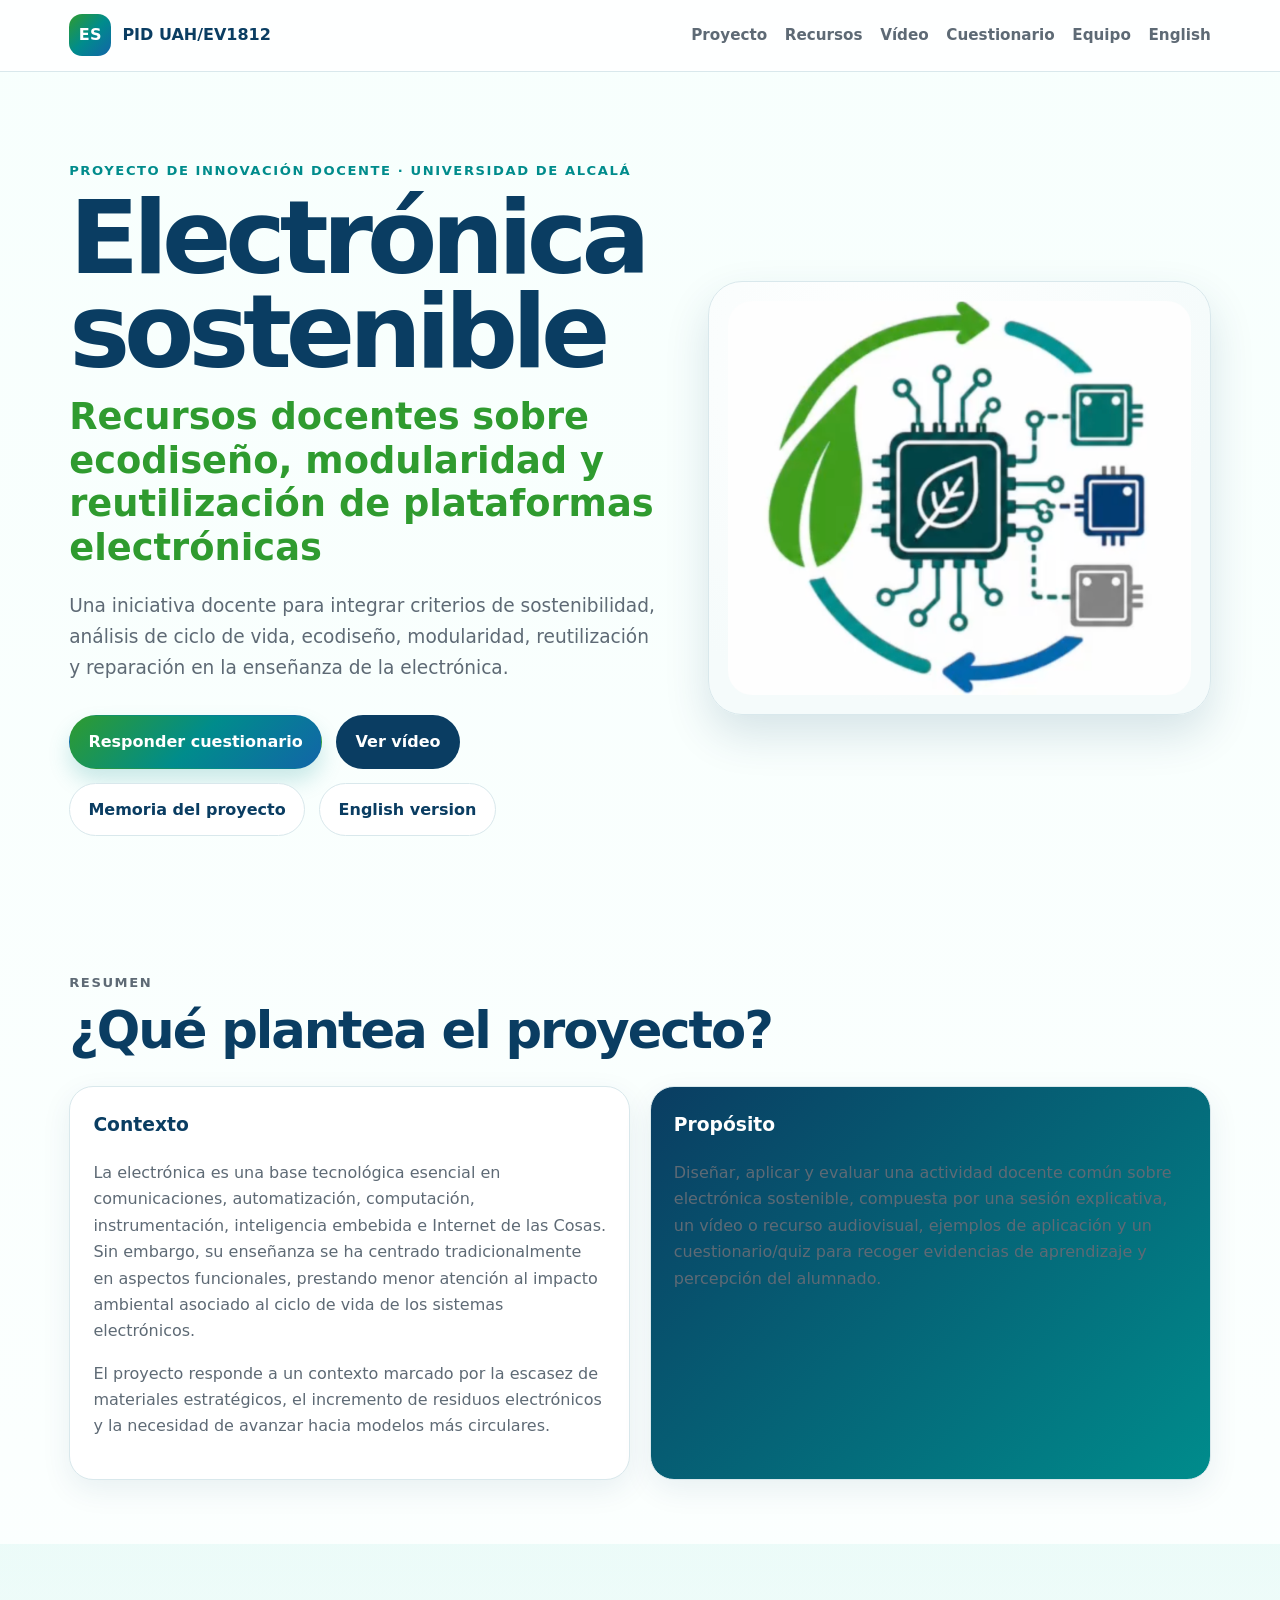
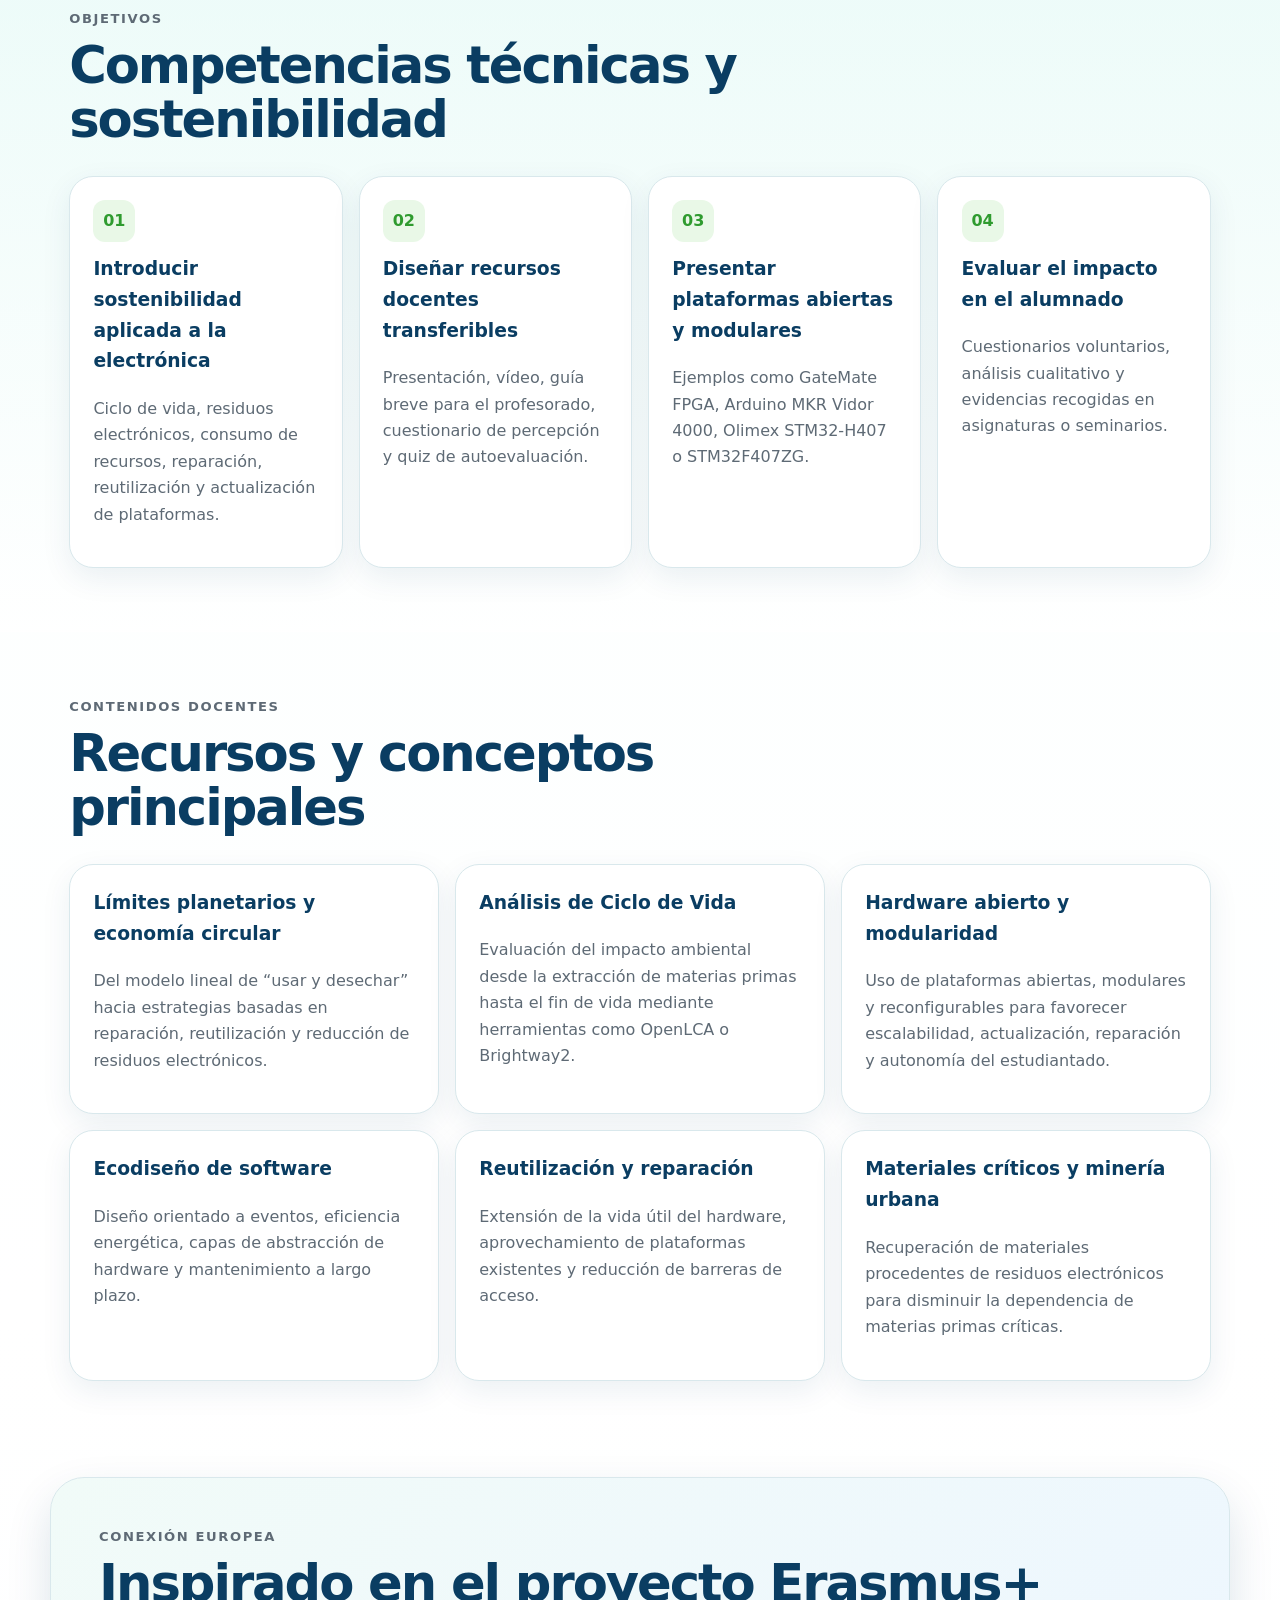
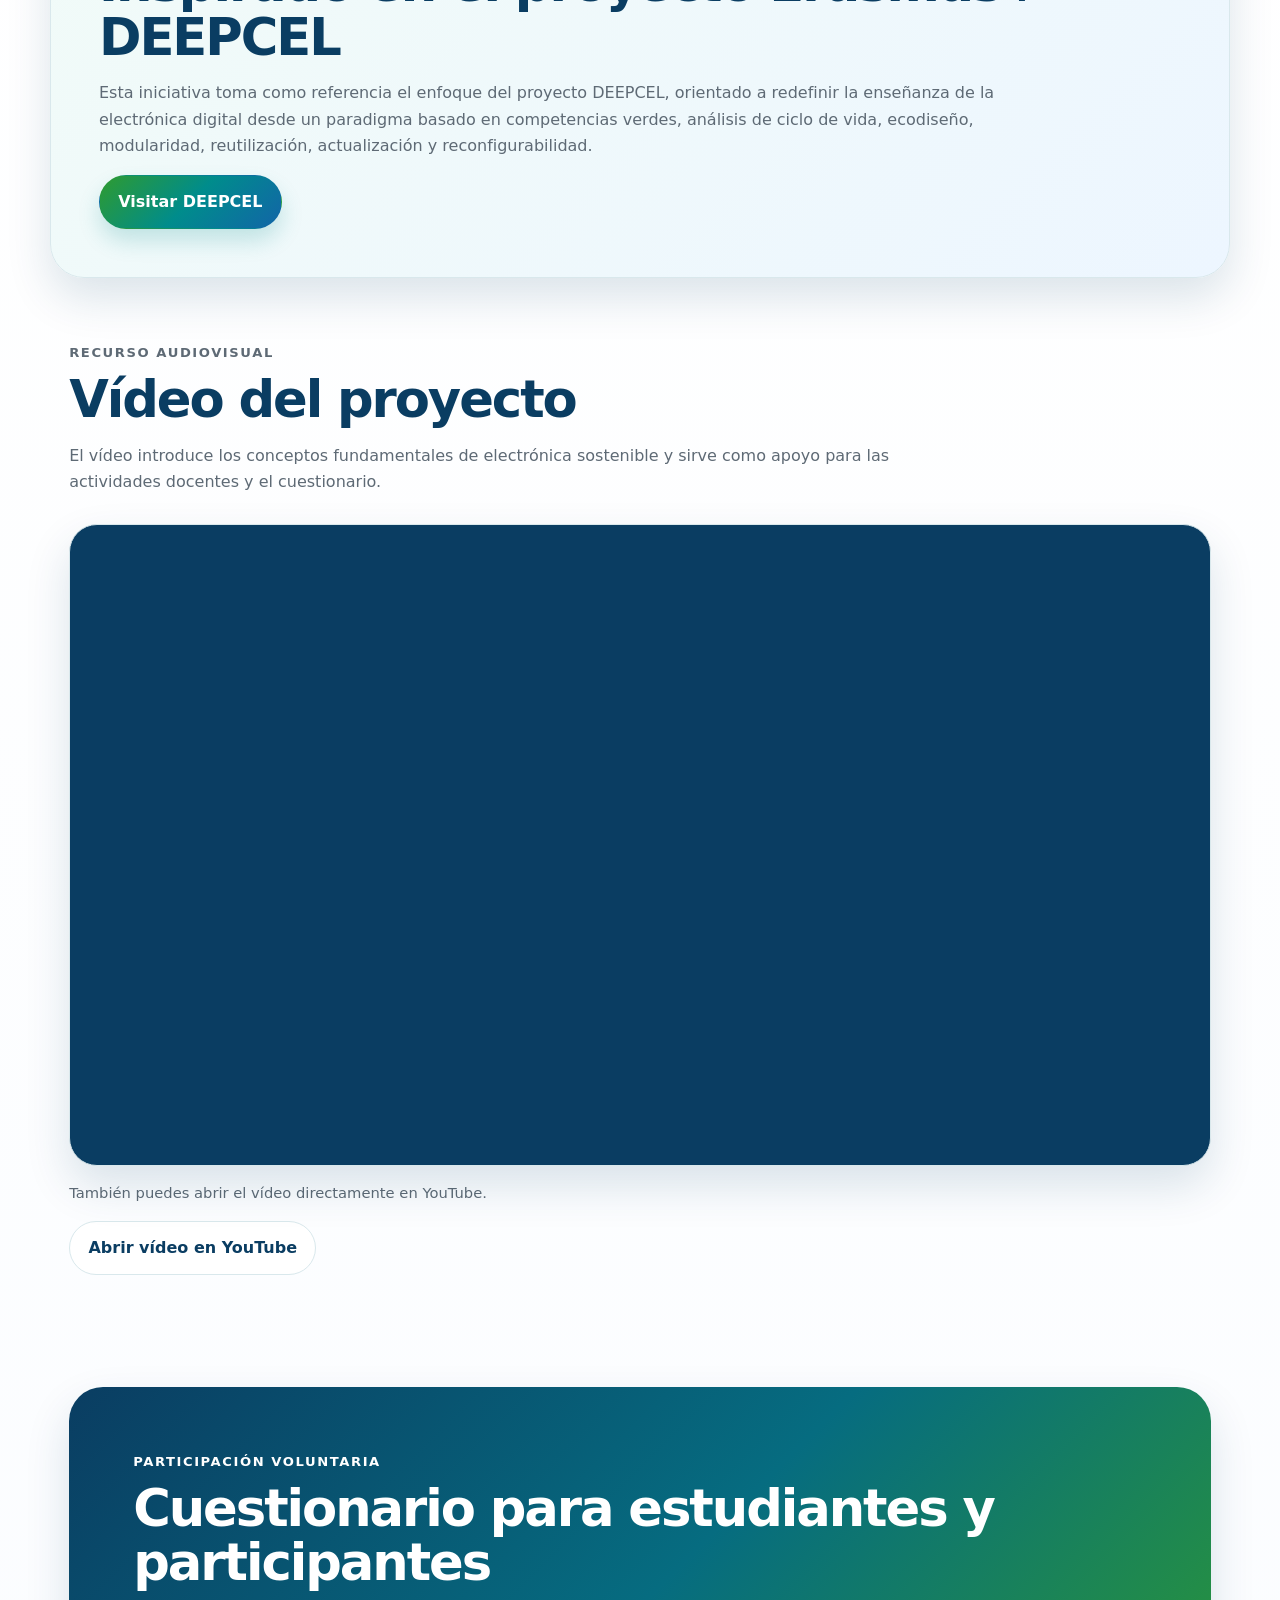
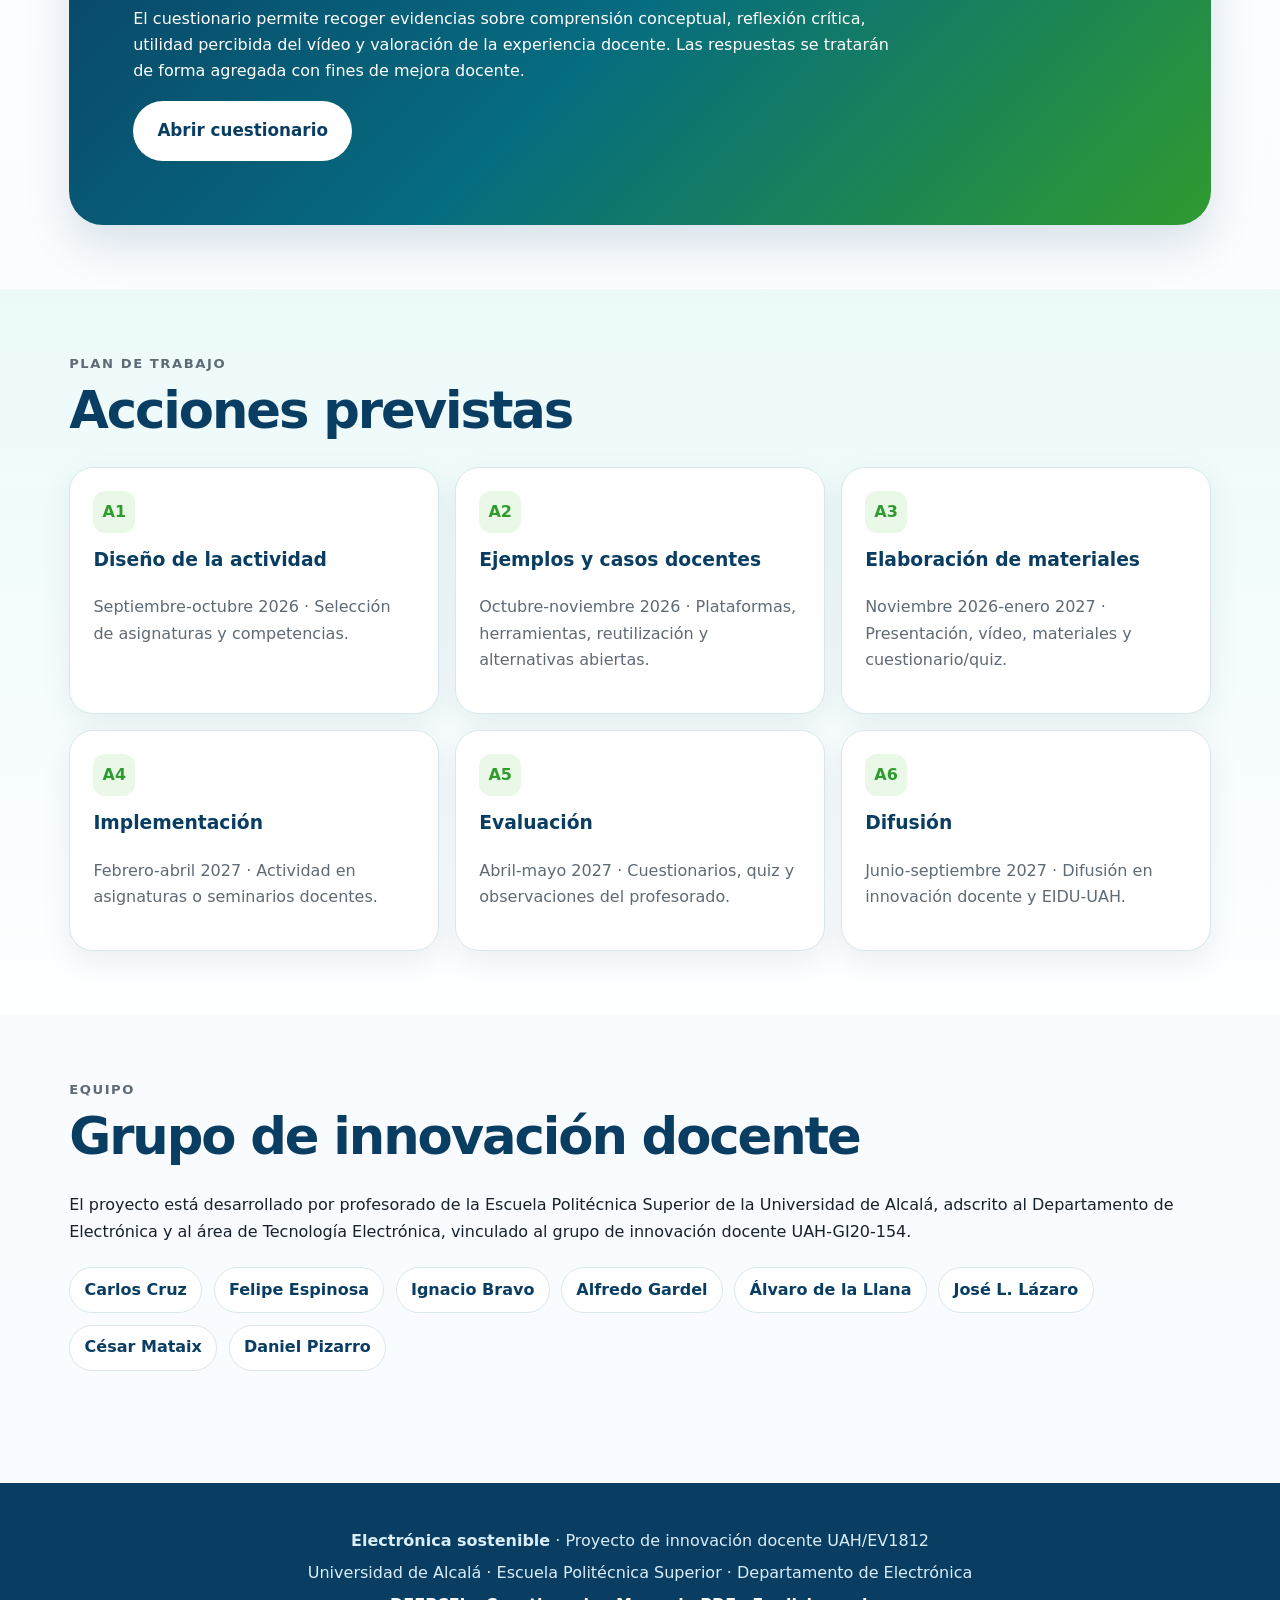
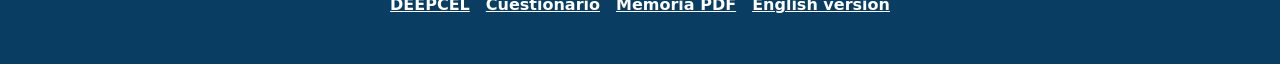
==== index.html @ 86ce886e "v1" ====
<!DOCTYPE html>
<html lang="es">
<head>
  <meta charset="utf-8" />
  <meta name="viewport" content="width=device-width, initial-scale=1" />
  <meta name="description" content="Proyecto de innovación docente UAH/EV1812: Electrónica sostenible, recursos docentes sobre ecodiseño, modularidad y reutilización de plataformas electrónicas." />
  <meta name="author" content="Universidad de Alcalá - Proyecto de Innovación Docente UAH/EV1812" />
  <meta property="og:title" content="Electrónica sostenible | PID UAH/EV1812" />
  <meta property="og:description" content="Recursos docentes sobre ecodiseño, modularidad y reutilización de plataformas electrónicas." />
  <meta property="og:type" content="website" />
  <meta property="og:image" content="assets/logo.png" />
  <title>Electrónica sostenible | PID UAH/EV1812</title>
  <link rel="alternate" hreflang="en" href="en.html" />
  <link rel="stylesheet" href="styles.css" />
</head>
<body>
  <header class="site-header">
    <nav class="nav" aria-label="Navegación principal">
      <a class="brand" href="#inicio" aria-label="Inicio">
        <span class="brand-mark">ES</span>
        <span>PID UAH/EV1812</span>
      </a>
      <button class="menu-toggle" aria-expanded="false" aria-controls="nav-links">Menú</button>
      <div class="nav-links" id="nav-links">
        <a href="#proyecto">Proyecto</a>
        <a href="#recursos">Recursos</a>
        <a href="#video">Vídeo</a>
        <a href="#cuestionario">Cuestionario</a>
        <a href="#equipo">Equipo</a>
        <a class="language-link" href="en.html" lang="en">English</a>
      </div>
    </nav>
  </header>

  <main id="inicio">
    <section class="hero">
      <div class="hero-content">
        <p class="eyebrow">Proyecto de Innovación Docente · Universidad de Alcalá</p>
        <h1>Electrónica sostenible</h1>
        <h2>Recursos docentes sobre ecodiseño, modularidad y reutilización de plataformas electrónicas</h2>
        <p class="lead">
          Una iniciativa docente para integrar criterios de sostenibilidad, análisis de ciclo de vida,
          ecodiseño, modularidad, reutilización y reparación en la enseñanza de la electrónica.
        </p>
        <div class="hero-actions" aria-label="Acciones principales">
          <a class="button primary" href="https://forms.cloud.microsoft/Pages/ResponsePage.aspx?id=UsXSzh99MUeqOi8OyWKeJmUz8OkWQOFGtOzalf_WhLFUMTdSUzQ0OTdFRDVIVExIVVpZMkoxTU9JRi4u" target="_blank" rel="noopener">Responder cuestionario</a>
          <a class="button secondary" href="#video">Ver vídeo</a>
          <a class="button ghost" href="assets/memoria-PID-UAH-EV1812.pdf" target="_blank" rel="noopener">Memoria del proyecto</a>
          <a class="button ghost" href="en.html" lang="en">English version</a>
        </div>
      </div>
      <div class="hero-card" aria-label="Logo del proyecto">
        <img src="assets/logo.png" alt="Logo del proyecto Electrónica sostenible" />
      </div>
    </section>

    <section id="proyecto" class="section">
      <div class="section-heading">
        <p class="eyebrow">Resumen</p>
        <h2>¿Qué plantea el proyecto?</h2>
      </div>
      <div class="grid two-columns">
        <article class="card">
          <h3>Contexto</h3>
          <p>
            La electrónica es una base tecnológica esencial en comunicaciones, automatización,
            computación, instrumentación, inteligencia embebida e Internet de las Cosas. Sin embargo,
            su enseñanza se ha centrado tradicionalmente en aspectos funcionales, prestando menor
            atención al impacto ambiental asociado al ciclo de vida de los sistemas electrónicos.
          </p>
          <p>
            El proyecto responde a un contexto marcado por la escasez de materiales estratégicos,
            el incremento de residuos electrónicos y la necesidad de avanzar hacia modelos más circulares.
          </p>
        </article>
        <article class="card accent-card">
          <h3>Propósito</h3>
          <p>
            Diseñar, aplicar y evaluar una actividad docente común sobre electrónica sostenible,
            compuesta por una sesión explicativa, un vídeo o recurso audiovisual, ejemplos de aplicación
            y un cuestionario/quiz para recoger evidencias de aprendizaje y percepción del alumnado.
          </p>
        </article>
      </div>
    </section>

    <section class="section muted">
      <div class="section-heading">
        <p class="eyebrow">Objetivos</p>
        <h2>Competencias técnicas y sostenibilidad</h2>
      </div>
      <div class="objective-list">
        <article class="objective">
          <span>01</span>
          <h3>Introducir sostenibilidad aplicada a la electrónica</h3>
          <p>Ciclo de vida, residuos electrónicos, consumo de recursos, reparación, reutilización y actualización de plataformas.</p>
        </article>
        <article class="objective">
          <span>02</span>
          <h3>Diseñar recursos docentes transferibles</h3>
          <p>Presentación, vídeo, guía breve para el profesorado, cuestionario de percepción y quiz de autoevaluación.</p>
        </article>
        <article class="objective">
          <span>03</span>
          <h3>Presentar plataformas abiertas y modulares</h3>
          <p>Ejemplos como GateMate FPGA, Arduino MKR Vidor 4000, Olimex STM32-H407 o STM32F407ZG.</p>
        </article>
        <article class="objective">
          <span>04</span>
          <h3>Evaluar el impacto en el alumnado</h3>
          <p>Cuestionarios voluntarios, análisis cualitativo y evidencias recogidas en asignaturas o seminarios.</p>
        </article>
      </div>
    </section>

    <section id="recursos" class="section">
      <div class="section-heading">
        <p class="eyebrow">Contenidos docentes</p>
        <h2>Recursos y conceptos principales</h2>
      </div>
      <div class="topics-grid">
        <article class="topic">
          <h3>Límites planetarios y economía circular</h3>
          <p>Del modelo lineal de “usar y desechar” hacia estrategias basadas en reparación, reutilización y reducción de residuos electrónicos.</p>
        </article>
        <article class="topic">
          <h3>Análisis de Ciclo de Vida</h3>
          <p>Evaluación del impacto ambiental desde la extracción de materias primas hasta el fin de vida mediante herramientas como OpenLCA o Brightway2.</p>
        </article>
        <article class="topic">
          <h3>Hardware abierto y modularidad</h3>
          <p>Uso de plataformas abiertas, modulares y reconfigurables para favorecer escalabilidad, actualización, reparación y autonomía del estudiantado.</p>
        </article>
        <article class="topic">
          <h3>Ecodiseño de software</h3>
          <p>Diseño orientado a eventos, eficiencia energética, capas de abstracción de hardware y mantenimiento a largo plazo.</p>
        </article>
        <article class="topic">
          <h3>Reutilización y reparación</h3>
          <p>Extensión de la vida útil del hardware, aprovechamiento de plataformas existentes y reducción de barreras de acceso.</p>
        </article>
        <article class="topic">
          <h3>Materiales críticos y minería urbana</h3>
          <p>Recuperación de materiales procedentes de residuos electrónicos para disminuir la dependencia de materias primas críticas.</p>
        </article>
      </div>
    </section>

    <section class="section connection">
      <div>
        <p class="eyebrow">Conexión europea</p>
        <h2>Inspirado en el proyecto Erasmus+ DEEPCEL</h2>
        <p>
          Esta iniciativa toma como referencia el enfoque del proyecto DEEPCEL, orientado a redefinir
          la enseñanza de la electrónica digital desde un paradigma basado en competencias verdes,
          análisis de ciclo de vida, ecodiseño, modularidad, reutilización, actualización y reconfigurabilidad.
        </p>
        <a class="button primary" href="https://deepcel.univ-tours.fr/deepcel/" target="_blank" rel="noopener">Visitar DEEPCEL</a>
      </div>
    </section>

    <section id="video" class="section">
      <div class="section-heading">
        <p class="eyebrow">Recurso audiovisual</p>
        <h2>Vídeo del proyecto</h2>
        <p>El vídeo introduce los conceptos fundamentales de electrónica sostenible y sirve como apoyo para las actividades docentes y el cuestionario.</p>
      </div>
      <div class="video-wrapper">
        <iframe
          src="https://www.youtube.com/embed/miIaRYKboC8"
          title="Vídeo del proyecto Electrónica sostenible"
          loading="lazy"
          allow="accelerometer; autoplay; clipboard-write; encrypted-media; gyroscope; picture-in-picture; web-share"
          allowfullscreen>
        </iframe>
      </div>
      <p class="small-note">También puedes abrir el vídeo directamente en YouTube.</p>
      <p><a class="button ghost" href="https://youtu.be/miIaRYKboC8" target="_blank" rel="noopener">Abrir vídeo en YouTube</a></p>
    </section>

    <section id="cuestionario" class="section cta-section">
      <div class="cta-card">
        <p class="eyebrow">Participación voluntaria</p>
        <h2>Cuestionario para estudiantes y participantes</h2>
        <p>
          El cuestionario permite recoger evidencias sobre comprensión conceptual, reflexión crítica,
          utilidad percibida del vídeo y valoración de la experiencia docente. Las respuestas se tratarán
          de forma agregada con fines de mejora docente.
        </p>
        <a class="button primary large" href="https://forms.cloud.microsoft/Pages/ResponsePage.aspx?id=UsXSzh99MUeqOi8OyWKeJmUz8OkWQOFGtOzalf_WhLFUMTdSUzQ0OTdFRDVIVExIVVpZMkoxTU9JRi4u" target="_blank" rel="noopener">Abrir cuestionario</a>
      </div>
    </section>

    <section class="section muted">
      <div class="section-heading">
        <p class="eyebrow">Plan de trabajo</p>
        <h2>Acciones previstas</h2>
      </div>
      <div class="timeline">
        <article>
          <span>A1</span>
          <h3>Diseño de la actividad</h3>
          <p>Septiembre-octubre 2026 · Selección de asignaturas y competencias.</p>
        </article>
        <article>
          <span>A2</span>
          <h3>Ejemplos y casos docentes</h3>
          <p>Octubre-noviembre 2026 · Plataformas, herramientas, reutilización y alternativas abiertas.</p>
        </article>
        <article>
          <span>A3</span>
          <h3>Elaboración de materiales</h3>
          <p>Noviembre 2026-enero 2027 · Presentación, vídeo, materiales y cuestionario/quiz.</p>
        </article>
        <article>
          <span>A4</span>
          <h3>Implementación</h3>
          <p>Febrero-abril 2027 · Actividad en asignaturas o seminarios docentes.</p>
        </article>
        <article>
          <span>A5</span>
          <h3>Evaluación</h3>
          <p>Abril-mayo 2027 · Cuestionarios, quiz y observaciones del profesorado.</p>
        </article>
        <article>
          <span>A6</span>
          <h3>Difusión</h3>
          <p>Junio-septiembre 2027 · Difusión en innovación docente y EIDU-UAH.</p>
        </article>
      </div>
    </section>

    <section id="equipo" class="section">
      <div class="section-heading">
        <p class="eyebrow">Equipo</p>
        <h2>Grupo de innovación docente</h2>
      </div>
      <p>
        El proyecto está desarrollado por profesorado de la Escuela Politécnica Superior de la Universidad de Alcalá,
        adscrito al Departamento de Electrónica y al área de Tecnología Electrónica, vinculado al grupo de innovación docente UAH-GI20-154.
      </p>
      <div class="people-grid" aria-label="Miembros del equipo">
        <span>Carlos Cruz</span>
        <span>Felipe Espinosa</span>
        <span>Ignacio Bravo</span>
        <span>Alfredo Gardel</span>
        <span>Álvaro de la Llana</span>
        <span>José L. Lázaro</span>
        <span>César Mataix</span>
        <span>Daniel Pizarro</span>
      </div>
    </section>
  </main>

  <footer class="site-footer">
    <p><strong>Electrónica sostenible</strong> · Proyecto de innovación docente UAH/EV1812</p>
    <p>Universidad de Alcalá · Escuela Politécnica Superior · Departamento de Electrónica</p>
    <p class="footer-links">
      <a href="https://deepcel.univ-tours.fr/deepcel/" target="_blank" rel="noopener">DEEPCEL</a>
      <a href="https://forms.cloud.microsoft/Pages/ResponsePage.aspx?id=UsXSzh99MUeqOi8OyWKeJmUz8OkWQOFGtOzalf_WhLFUMTdSUzQ0OTdFRDVIVExIVVpZMkoxTU9JRi4u" target="_blank" rel="noopener">Cuestionario</a>
      <a href="assets/memoria-PID-UAH-EV1812.pdf" target="_blank" rel="noopener">Memoria PDF</a>
      <a href="en.html" lang="en">English version</a>
    </p>
  </footer>

  <script>
    const toggle = document.querySelector('.menu-toggle');
    const links = document.querySelector('#nav-links');
    if (toggle && links) {
      toggle.addEventListener('click', () => {
        const expanded = toggle.getAttribute('aria-expanded') === 'true';
        toggle.setAttribute('aria-expanded', String(!expanded));
        links.classList.toggle('open');
      });
    }
  </script>
</body>
</html>
---- styles.css ----
:root {
  --blue-900: #0a3d62;
  --blue-700: #1265a8;
  --teal-700: #008c8c;
  --teal-100: #dff8f4;
  --green-700: #2f9b2f;
  --green-100: #e9f8e7;
  --ink: #17212b;
  --muted: #5e6a75;
  --line: #d9e8ec;
  --surface: #ffffff;
  --soft: #f5fbfb;
  --shadow: 0 20px 45px rgba(10, 61, 98, 0.14);
  --radius: 24px;
}

* { box-sizing: border-box; }
html { scroll-behavior: smooth; }
body {
  margin: 0;
  font-family: Inter, ui-sans-serif, system-ui, -apple-system, BlinkMacSystemFont, "Segoe UI", sans-serif;
  color: var(--ink);
  background: linear-gradient(180deg, #f7fffd 0%, #ffffff 45%, #f8fbff 100%);
  line-height: 1.65;
}
a { color: inherit; }

.site-header {
  position: sticky;
  top: 0;
  z-index: 20;
  backdrop-filter: blur(14px);
  background: rgba(255, 255, 255, 0.86);
  border-bottom: 1px solid var(--line);
}

.nav {
  max-width: 1180px;
  margin: 0 auto;
  padding: 0.9rem 1.2rem;
  display: flex;
  align-items: center;
  justify-content: space-between;
  gap: 1rem;
}

.brand {
  display: inline-flex;
  align-items: center;
  gap: 0.7rem;
  text-decoration: none;
  font-weight: 750;
  color: var(--blue-900);
}
.brand-mark {
  width: 42px;
  height: 42px;
  display: grid;
  place-items: center;
  border-radius: 13px;
  background: linear-gradient(135deg, var(--green-700), var(--teal-700), var(--blue-700));
  color: #fff;
  font-weight: 800;
  letter-spacing: 0.02em;
}
.nav-links {
  display: flex;
  align-items: center;
  gap: 1.1rem;
  font-size: 0.95rem;
  color: var(--muted);
}
.nav-links a { text-decoration: none; font-weight: 650; }
.nav-links a:hover { color: var(--blue-900); }
.menu-toggle {
  display: none;
  border: 1px solid var(--line);
  background: #fff;
  border-radius: 999px;
  padding: 0.5rem 0.9rem;
  color: var(--blue-900);
  font-weight: 700;
}

.hero {
  max-width: 1180px;
  margin: 0 auto;
  padding: 5.5rem 1.2rem 4.5rem;
  display: grid;
  grid-template-columns: minmax(0, 1.08fr) minmax(320px, 0.92fr);
  gap: 3rem;
  align-items: center;
}
.hero-content h1 {
  margin: 0;
  font-size: clamp(3.2rem, 8vw, 6.8rem);
  line-height: 0.92;
  letter-spacing: -0.06em;
  color: var(--blue-900);
}
.hero-content h2 {
  margin: 1rem 0 0;
  font-size: clamp(1.35rem, 3vw, 2.3rem);
  line-height: 1.18;
  color: var(--green-700);
  max-width: 820px;
}
.lead {
  font-size: 1.16rem;
  color: var(--muted);
  max-width: 780px;
  margin: 1.4rem 0 0;
}
.eyebrow {
  margin: 0 0 0.6rem;
  font-size: 0.82rem;
  text-transform: uppercase;
  letter-spacing: 0.12em;
  color: var(--teal-700);
  font-weight: 800;
}
.hero-actions {
  display: flex;
  flex-wrap: wrap;
  gap: 0.9rem;
  margin-top: 2rem;
}
.button {
  display: inline-flex;
  align-items: center;
  justify-content: center;
  text-decoration: none;
  border-radius: 999px;
  padding: 0.78rem 1.14rem;
  font-weight: 750;
  transition: transform 0.2s ease, box-shadow 0.2s ease, background 0.2s ease;
  border: 1px solid transparent;
}
.button:hover { transform: translateY(-1px); }
.button.primary {
  color: #fff;
  background: linear-gradient(135deg, var(--green-700), var(--teal-700), var(--blue-700));
  box-shadow: 0 12px 22px rgba(0, 140, 140, 0.2);
}
.button.secondary {
  background: var(--blue-900);
  color: #fff;
}
.button.ghost {
  background: #fff;
  border-color: var(--line);
  color: var(--blue-900);
}
.button.large { padding: 0.95rem 1.45rem; font-size: 1.05rem; }

.hero-card {
  background: radial-gradient(circle at 35% 20%, #fff 0%, var(--soft) 70%);
  border: 1px solid var(--line);
  border-radius: 34px;
  padding: 1.2rem;
  box-shadow: var(--shadow);
}
.hero-card img {
  width: 100%;
  display: block;
  border-radius: 24px;
}

.section {
  max-width: 1180px;
  margin: 0 auto;
  padding: 4rem 1.2rem;
}
.section.muted {
  max-width: none;
  background: linear-gradient(180deg, rgba(223, 248, 244, 0.55), rgba(255, 255, 255, 0.85));
  padding-left: calc((100% - 1180px) / 2 + 1.2rem);
  padding-right: calc((100% - 1180px) / 2 + 1.2rem);
}
.section-heading {
  max-width: 820px;
  margin-bottom: 1.8rem;
}
.section-heading h2,
.connection h2,
.cta-card h2 {
  margin: 0;
  font-size: clamp(2rem, 4vw, 3.4rem);
  line-height: 1.05;
  color: var(--blue-900);
  letter-spacing: -0.04em;
}
.section-heading p { color: var(--muted); }
.grid { display: grid; gap: 1.2rem; }
.two-columns { grid-template-columns: repeat(2, minmax(0, 1fr)); }
.card, .topic, .objective, .timeline article {
  background: #fff;
  border: 1px solid var(--line);
  border-radius: var(--radius);
  padding: 1.45rem;
  box-shadow: 0 10px 30px rgba(10, 61, 98, 0.08);
}
.card h3, .topic h3, .objective h3, .timeline h3 { margin-top: 0; color: var(--blue-900); }
.accent-card { background: linear-gradient(135deg, var(--blue-900), var(--teal-700)); color: #fff; }
.accent-card h3, .accent-card p { color: #fff; }

.objective-list {
  max-width: 1180px;
  display: grid;
  grid-template-columns: repeat(4, minmax(0, 1fr));
  gap: 1rem;
}
.objective span, .timeline span {
  display: inline-flex;
  width: 42px;
  height: 42px;
  align-items: center;
  justify-content: center;
  border-radius: 12px;
  background: var(--green-100);
  color: var(--green-700);
  font-weight: 850;
  margin-bottom: 0.75rem;
}

.topics-grid {
  display: grid;
  grid-template-columns: repeat(3, minmax(0, 1fr));
  gap: 1rem;
}
.topic { min-height: 230px; }
.topic p, .objective p, .timeline p, .card p { color: var(--muted); }

.connection {
  display: grid;
  grid-template-columns: 1fr;
  background: linear-gradient(135deg, #f1fbf8, #edf6ff);
  border: 1px solid var(--line);
  border-radius: 34px;
  margin-top: 2rem;
  padding: 3rem;
  box-shadow: var(--shadow);
}
.connection p { max-width: 900px; color: var(--muted); }

.video-wrapper {
  position: relative;
  width: 100%;
  aspect-ratio: 16 / 9;
  overflow: hidden;
  border-radius: 28px;
  box-shadow: var(--shadow);
  border: 1px solid var(--line);
  background: var(--blue-900);
}
.video-wrapper iframe {
  position: absolute;
  inset: 0;
  width: 100%;
  height: 100%;
  border: 0;
}
.small-note { color: var(--muted); font-size: 0.92rem; }

.cta-section { padding-top: 2rem; }
.cta-card {
  background: linear-gradient(135deg, var(--blue-900), #066c80 50%, var(--green-700));
  color: #fff;
  border-radius: 34px;
  padding: clamp(2rem, 5vw, 4rem);
  box-shadow: var(--shadow);
}
.cta-card h2, .cta-card p, .cta-card .eyebrow { color: #fff; }
.cta-card p { max-width: 780px; }
.cta-card .button.primary { background: #fff; color: var(--blue-900); box-shadow: none; }

.timeline {
  max-width: 1180px;
  display: grid;
  grid-template-columns: repeat(3, minmax(0, 1fr));
  gap: 1rem;
}
.people-grid {
  display: flex;
  flex-wrap: wrap;
  gap: 0.7rem;
  margin-top: 1.4rem;
}
.people-grid span {
  border: 1px solid var(--line);
  background: #fff;
  border-radius: 999px;
  padding: 0.55rem 0.9rem;
  color: var(--blue-900);
  font-weight: 700;
}

.site-footer {
  margin-top: 3rem;
  padding: 2.5rem 1.2rem;
  text-align: center;
  background: var(--blue-900);
  color: #d8eef8;
}
.site-footer p { margin: 0.35rem 0; }
.footer-links {
  display: flex;
  justify-content: center;
  gap: 1rem;
  flex-wrap: wrap;
}
.footer-links a { color: #fff; font-weight: 750; }
code { background: #eef7fb; color: var(--blue-900); padding: 0.1rem 0.25rem; border-radius: 6px; }

@media (max-width: 920px) {
  .hero { grid-template-columns: 1fr; padding-top: 3.8rem; }
  .hero-card { max-width: 560px; margin: 0 auto; }
  .two-columns, .objective-list, .topics-grid, .timeline { grid-template-columns: 1fr 1fr; }
}

@media (max-width: 720px) {
  .menu-toggle { display: inline-flex; }
  .nav { align-items: flex-start; }
  .nav-links {
    display: none;
    position: absolute;
    top: 70px;
    left: 1rem;
    right: 1rem;
    padding: 1rem;
    background: #fff;
    border: 1px solid var(--line);
    border-radius: 18px;
    box-shadow: var(--shadow);
    flex-direction: column;
    align-items: flex-start;
  }
  .nav-links.open { display: flex; }
  .hero { padding-top: 2.8rem; }
  .two-columns, .objective-list, .topics-grid, .timeline { grid-template-columns: 1fr; }
  .section, .section.muted { padding: 3rem 1rem; }
  .connection { padding: 2rem 1.2rem; border-radius: 24px; }
  .hero-content h1 { font-size: 3rem; }
}
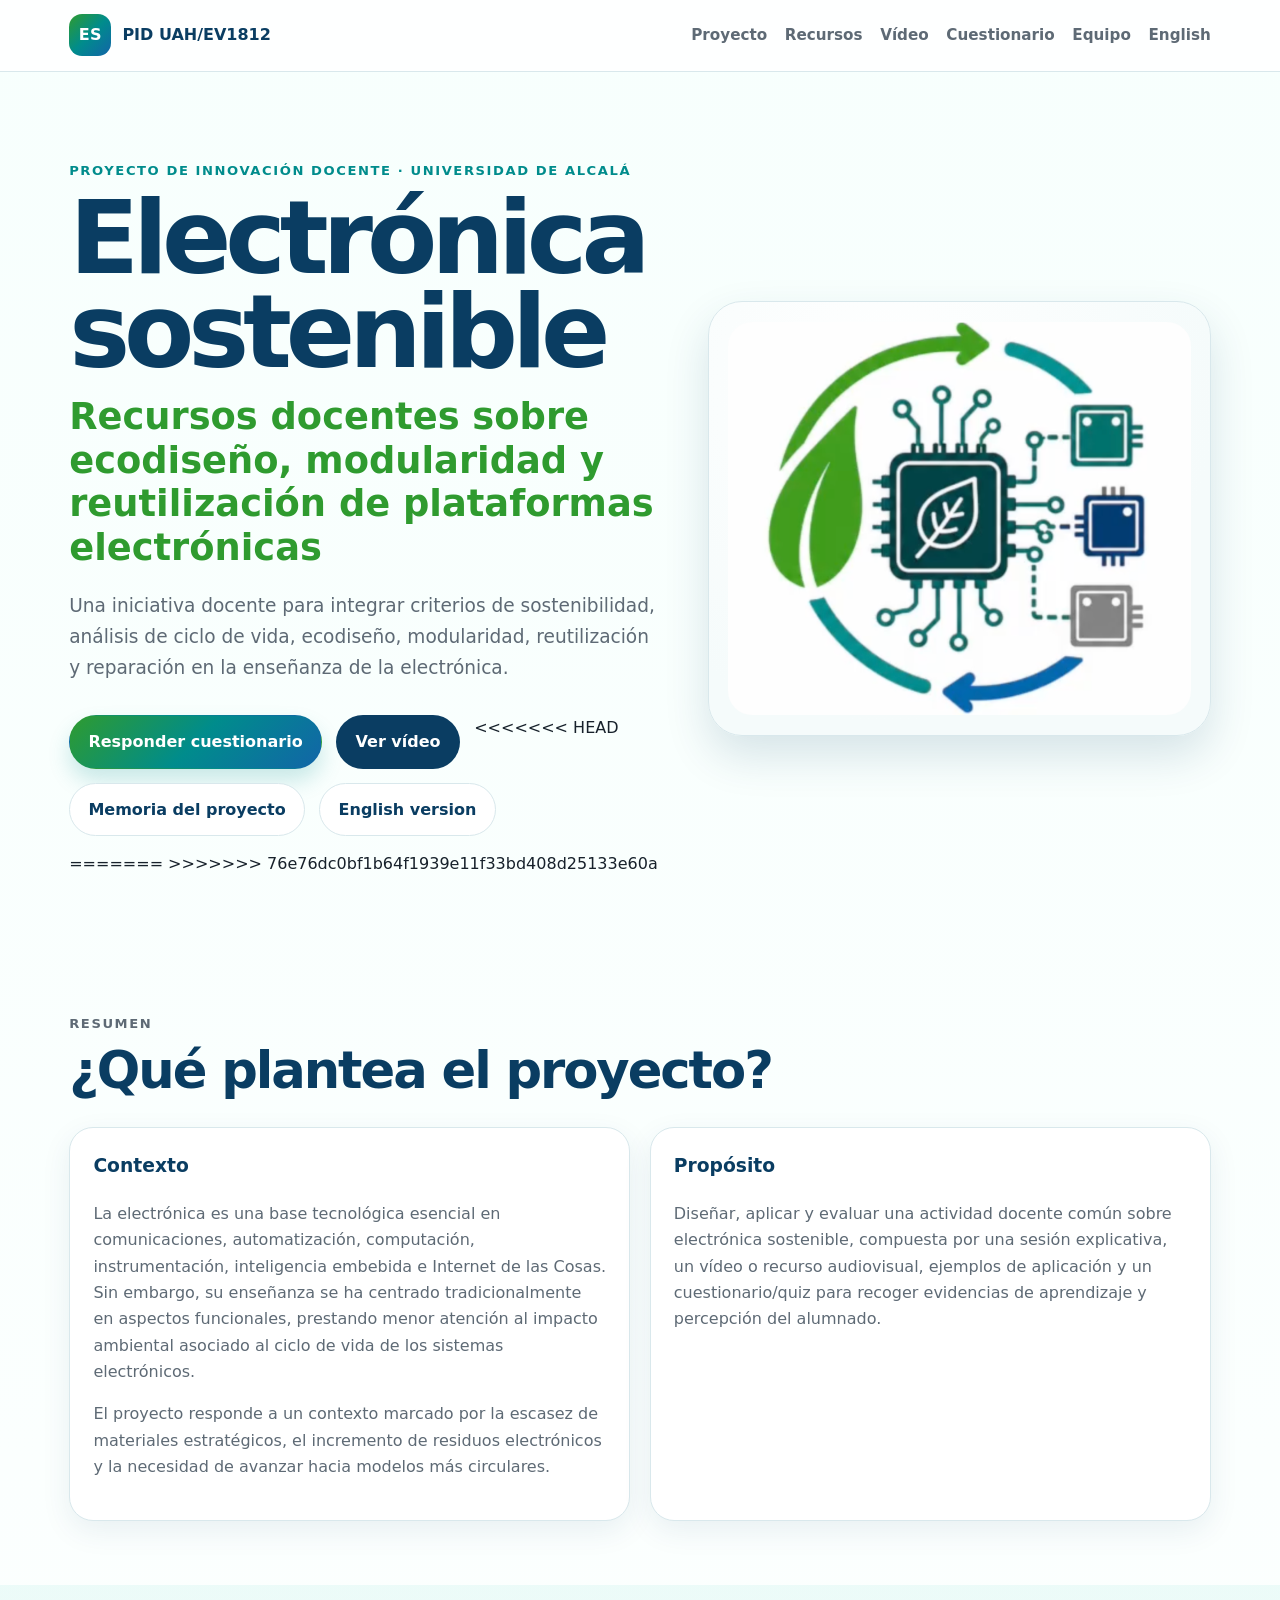
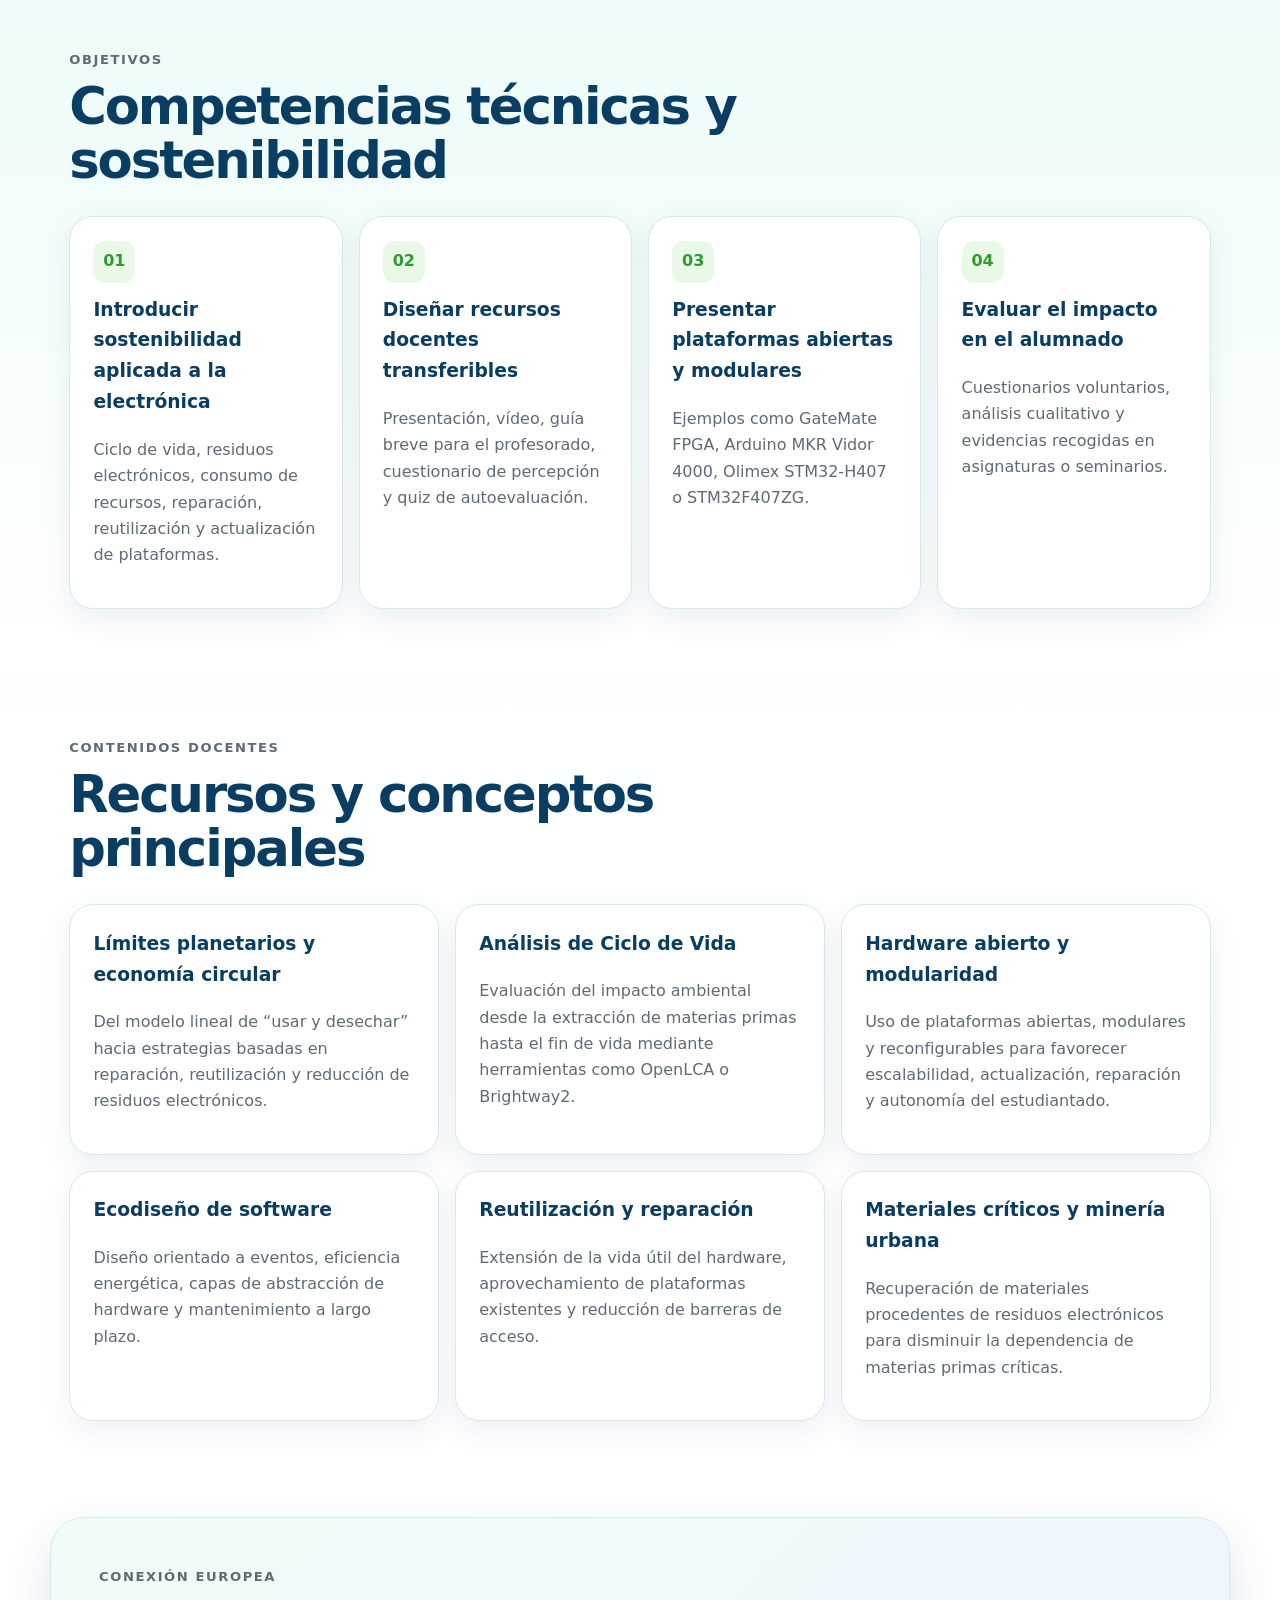
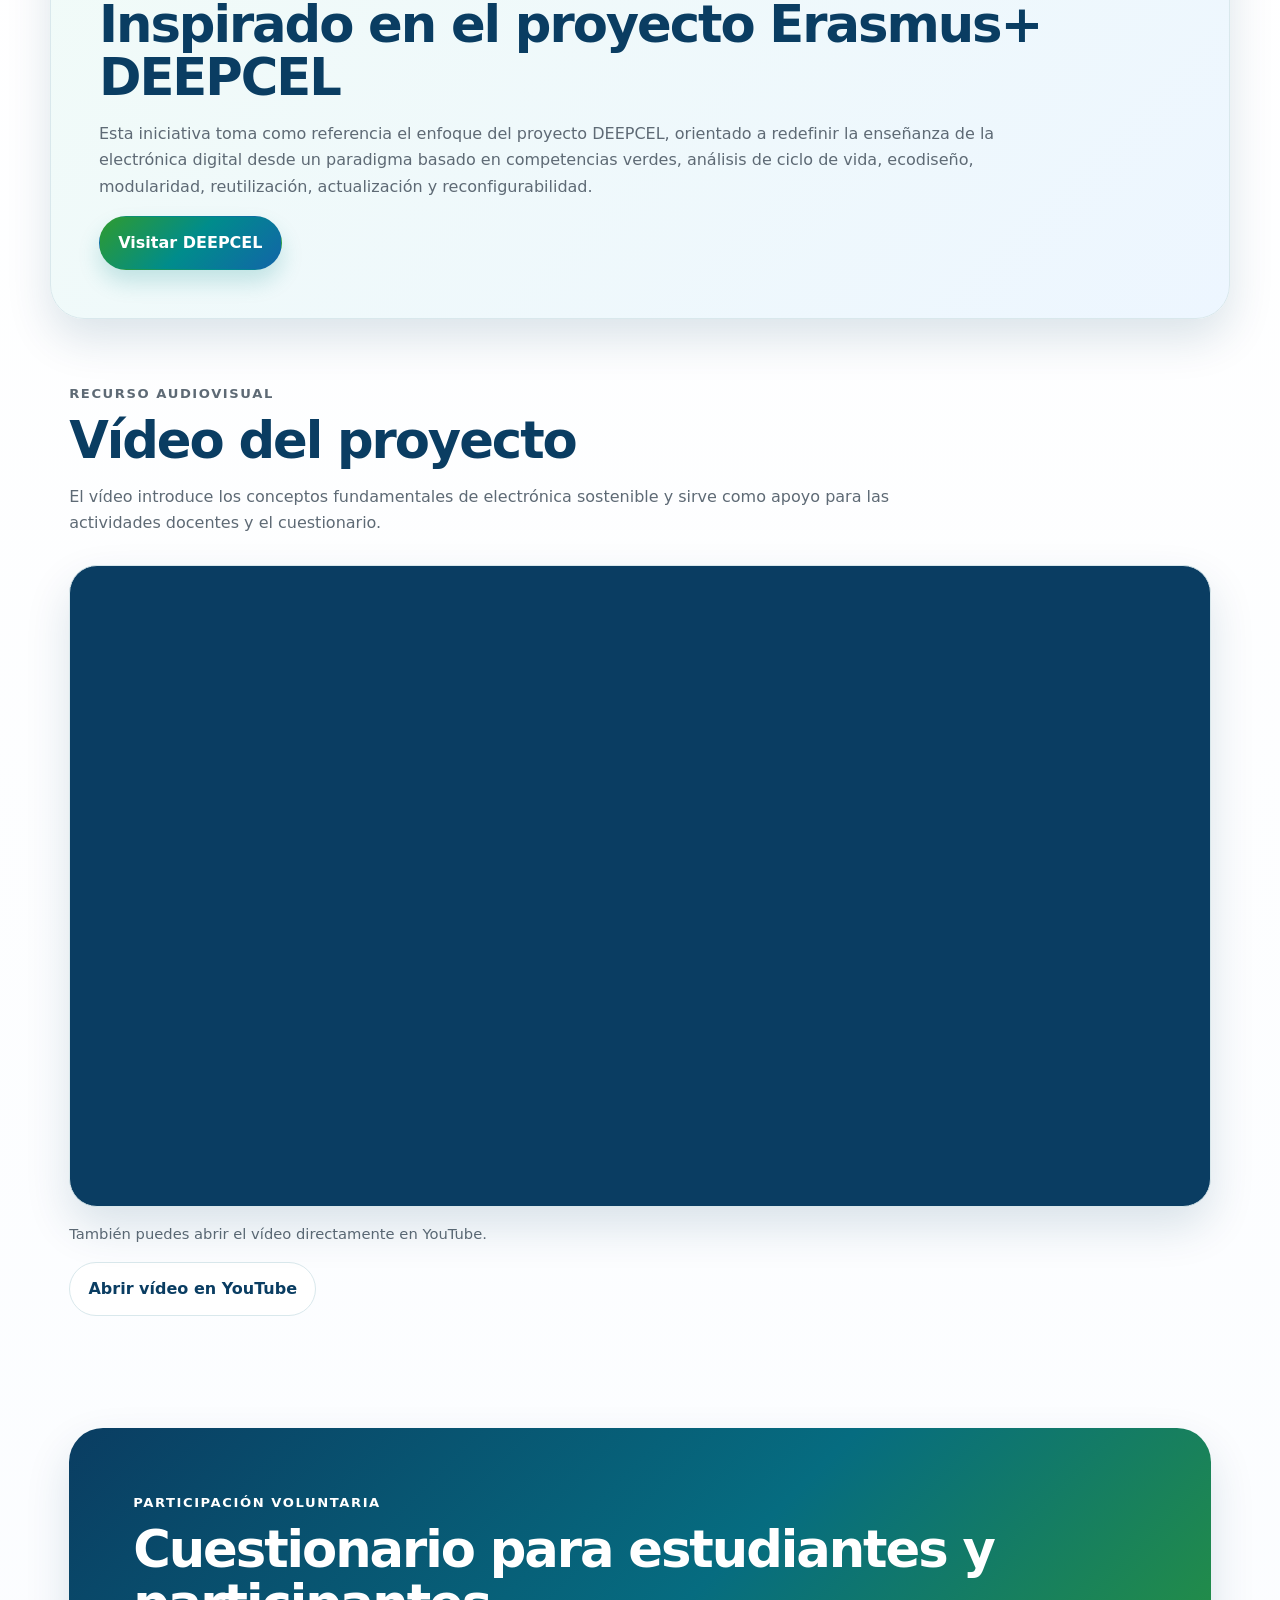
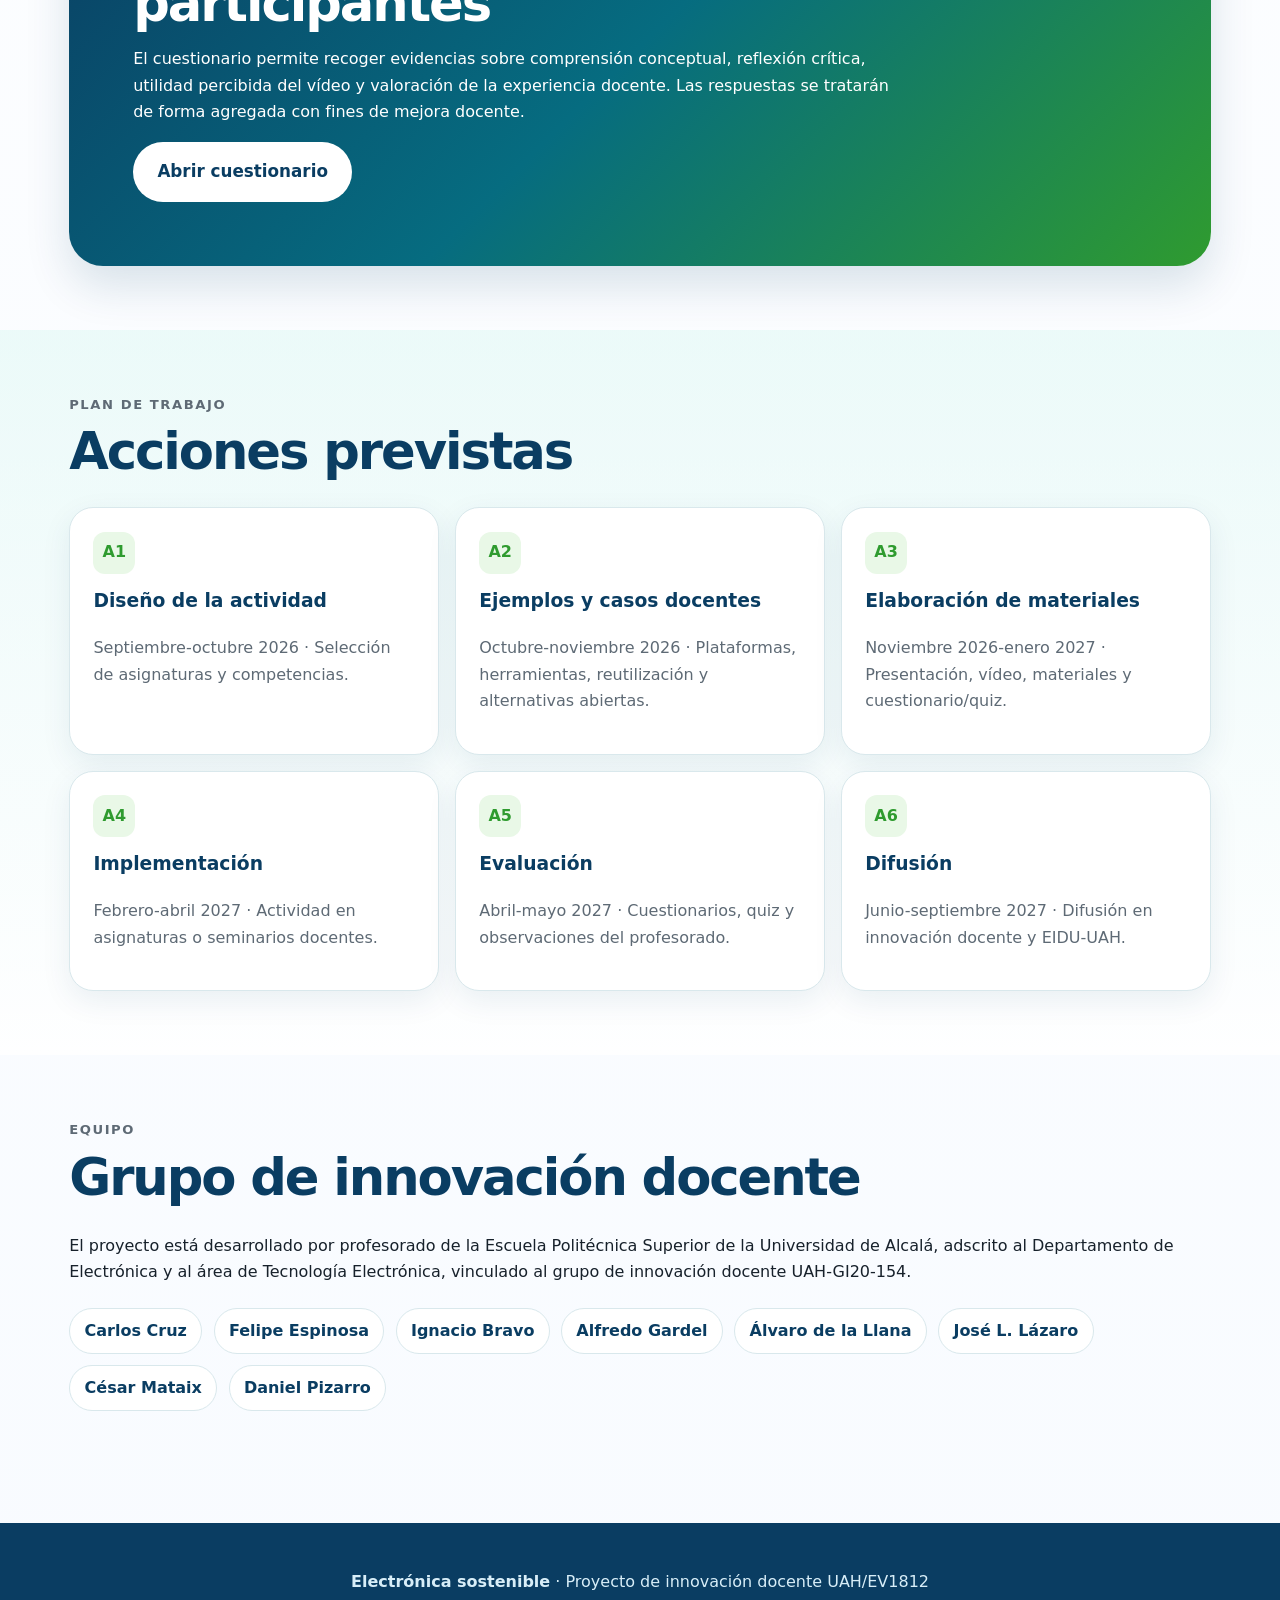
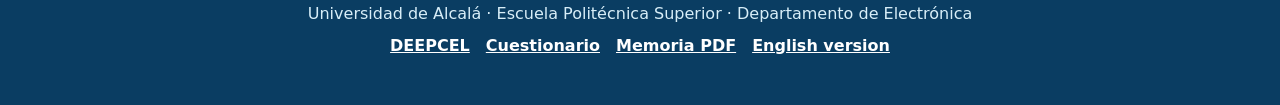
==== commit b52643b9: "v1" ====
--- a/index.html
+++ b/index.html
@@ -45,8 +45,11 @@
         <div class="hero-actions" aria-label="Acciones principales">
           <a class="button primary" href="https://forms.cloud.microsoft/Pages/ResponsePage.aspx?id=UsXSzh99MUeqOi8OyWKeJmUz8OkWQOFGtOzalf_WhLFUMTdSUzQ0OTdFRDVIVExIVVpZMkoxTU9JRi4u" target="_blank" rel="noopener">Responder cuestionario</a>
           <a class="button secondary" href="#video">Ver vídeo</a>
+<<<<<<< HEAD
           <a class="button ghost" href="assets/memoria-PID-UAH-EV1812.pdf" target="_blank" rel="noopener">Memoria del proyecto</a>
           <a class="button ghost" href="en.html" lang="en">English version</a>
+=======
+>>>>>>> 76e76dc0bf1b64f1939e11f33bd408d25133e60a
         </div>
       </div>
       <div class="hero-card" aria-label="Logo del proyecto">
@@ -73,7 +76,7 @@
             el incremento de residuos electrónicos y la necesidad de avanzar hacia modelos más circulares.
           </p>
         </article>
-        <article class="card accent-card">
+        <article class="card">
           <h3>Propósito</h3>
           <p>
             Diseñar, aplicar y evaluar una actividad docente común sobre electrónica sostenible,
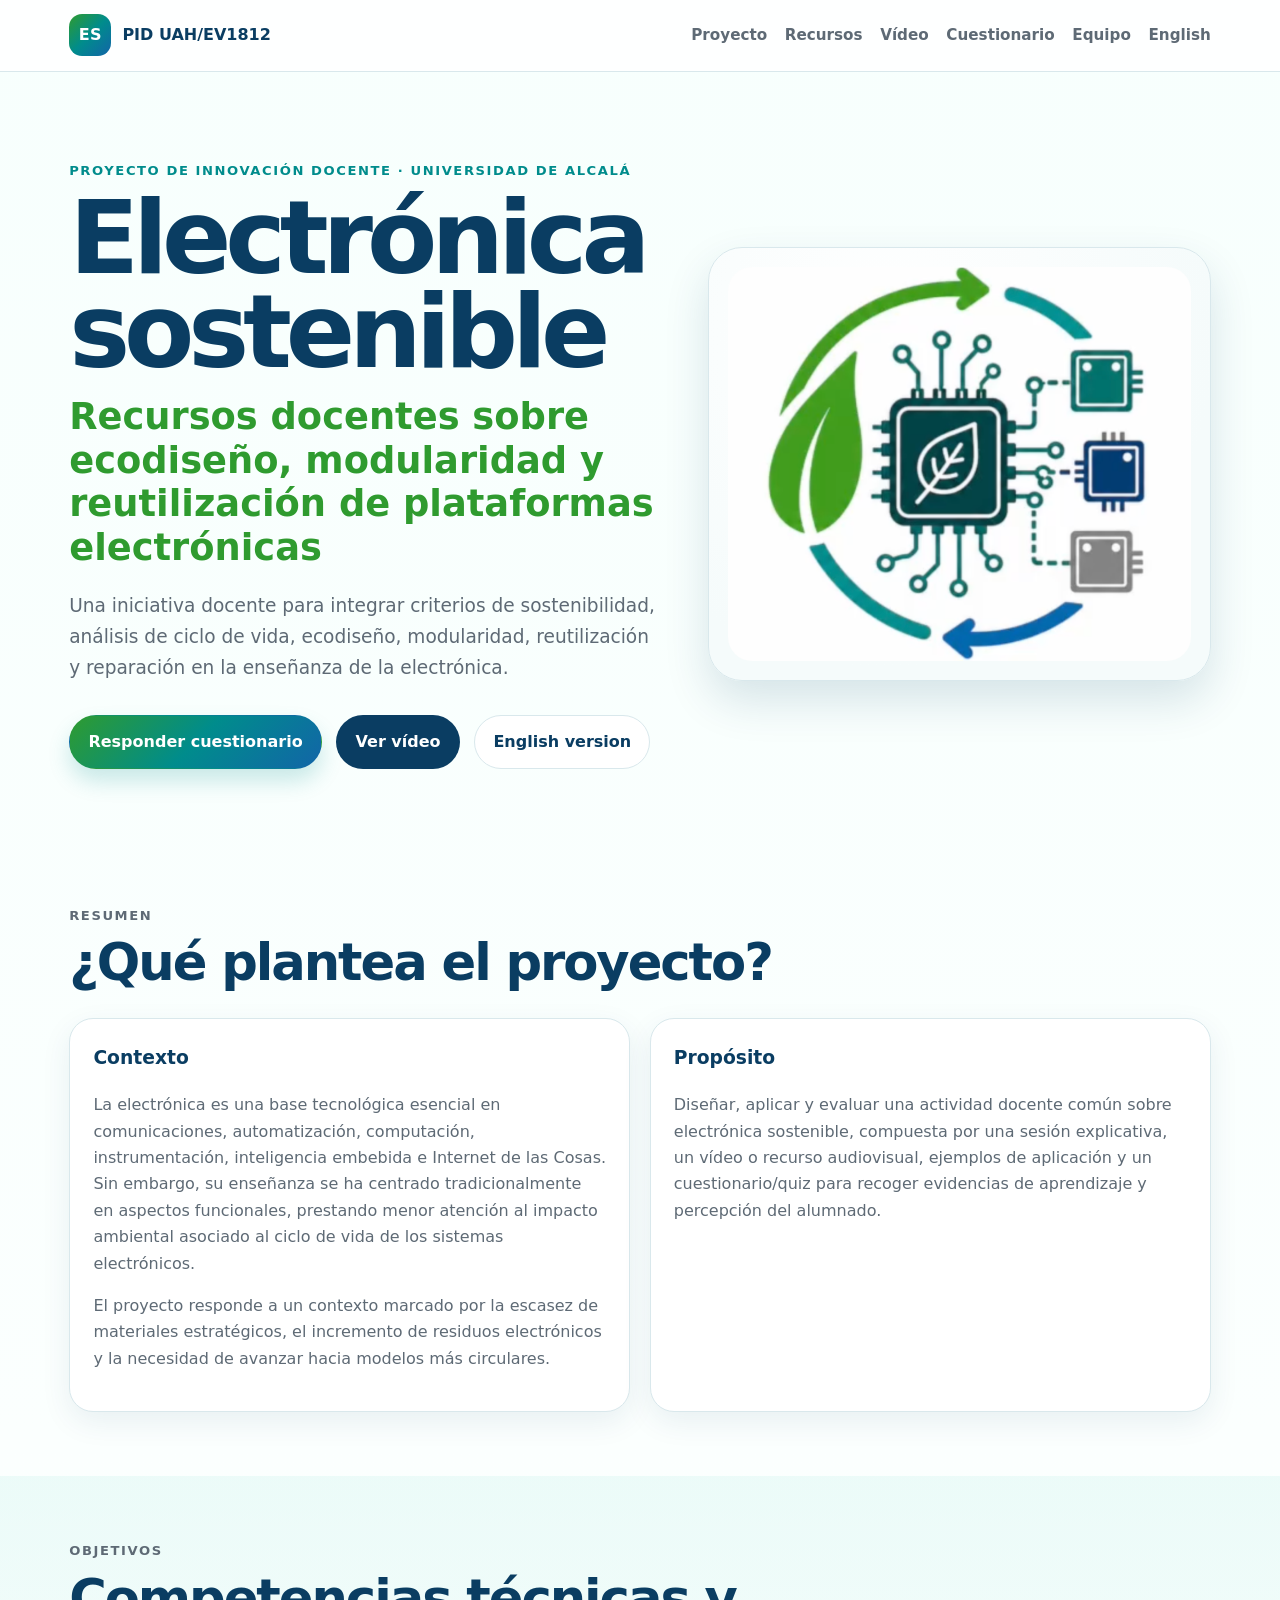
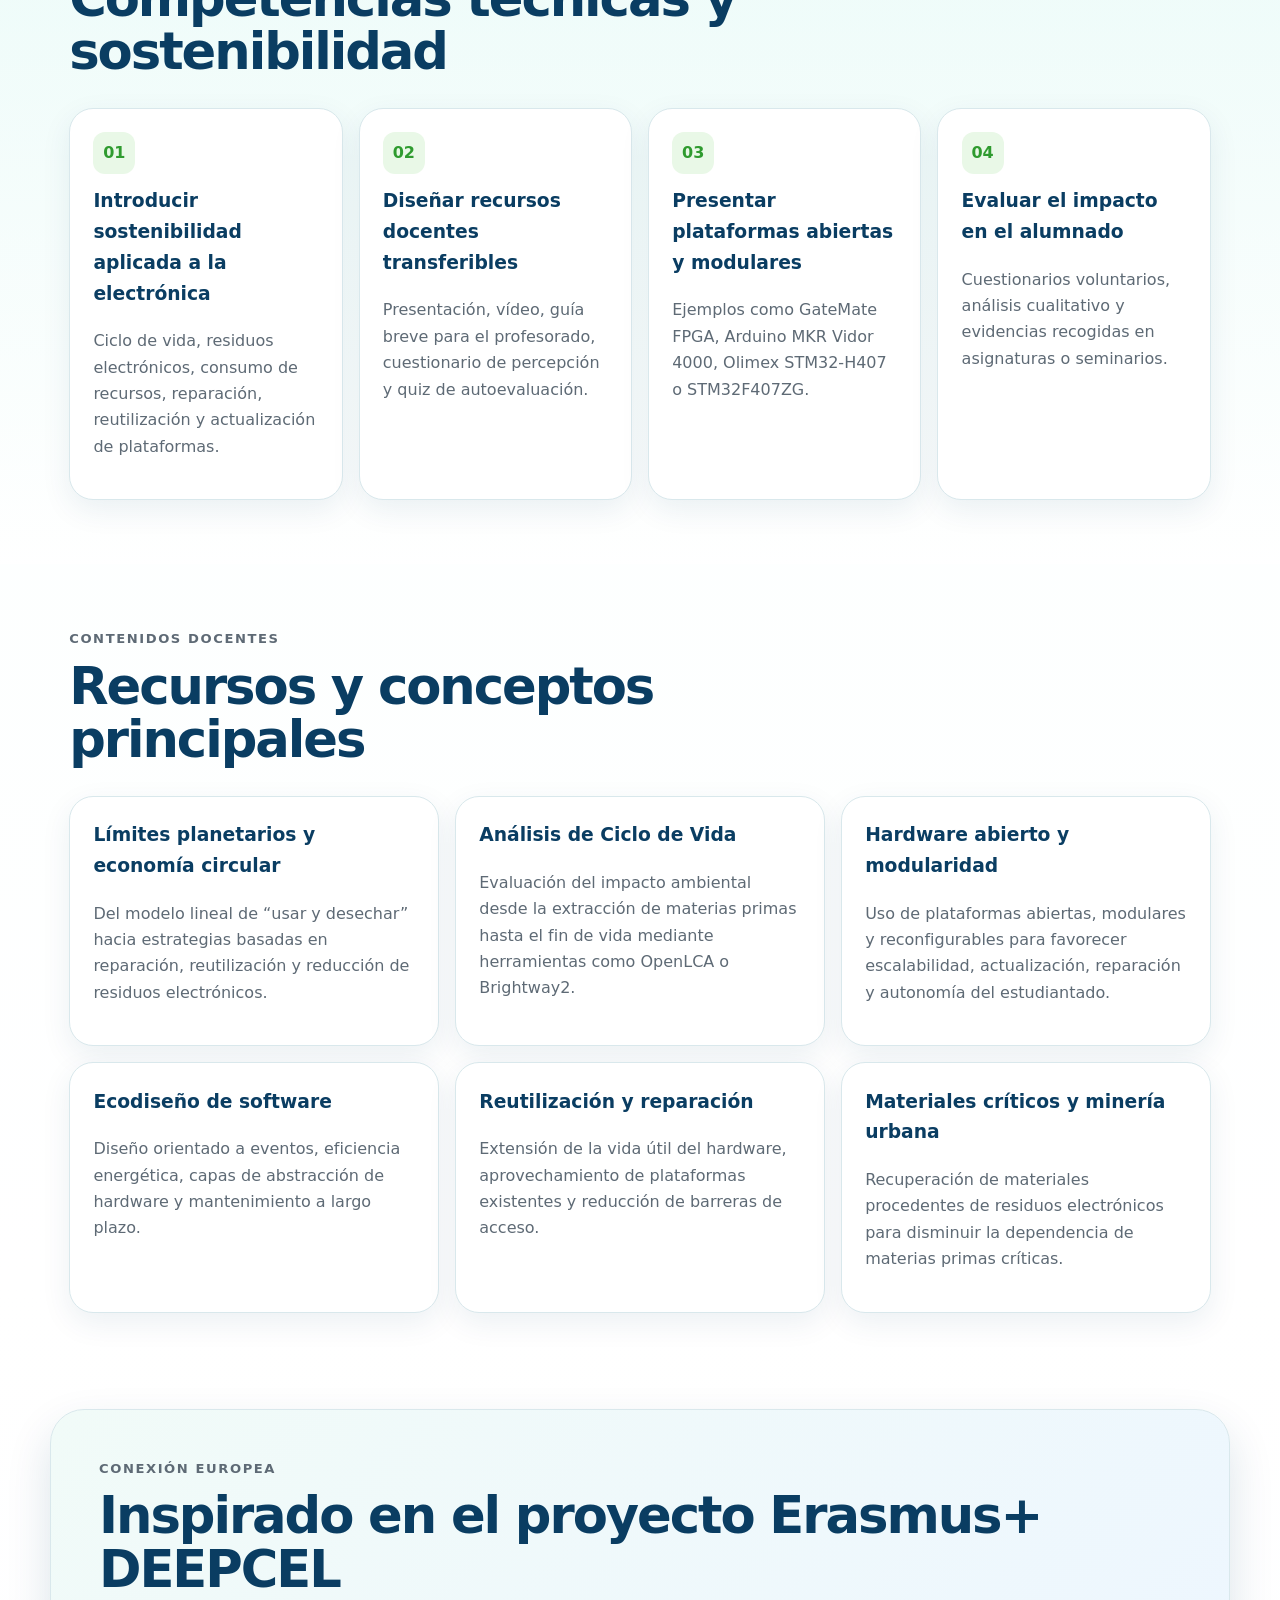
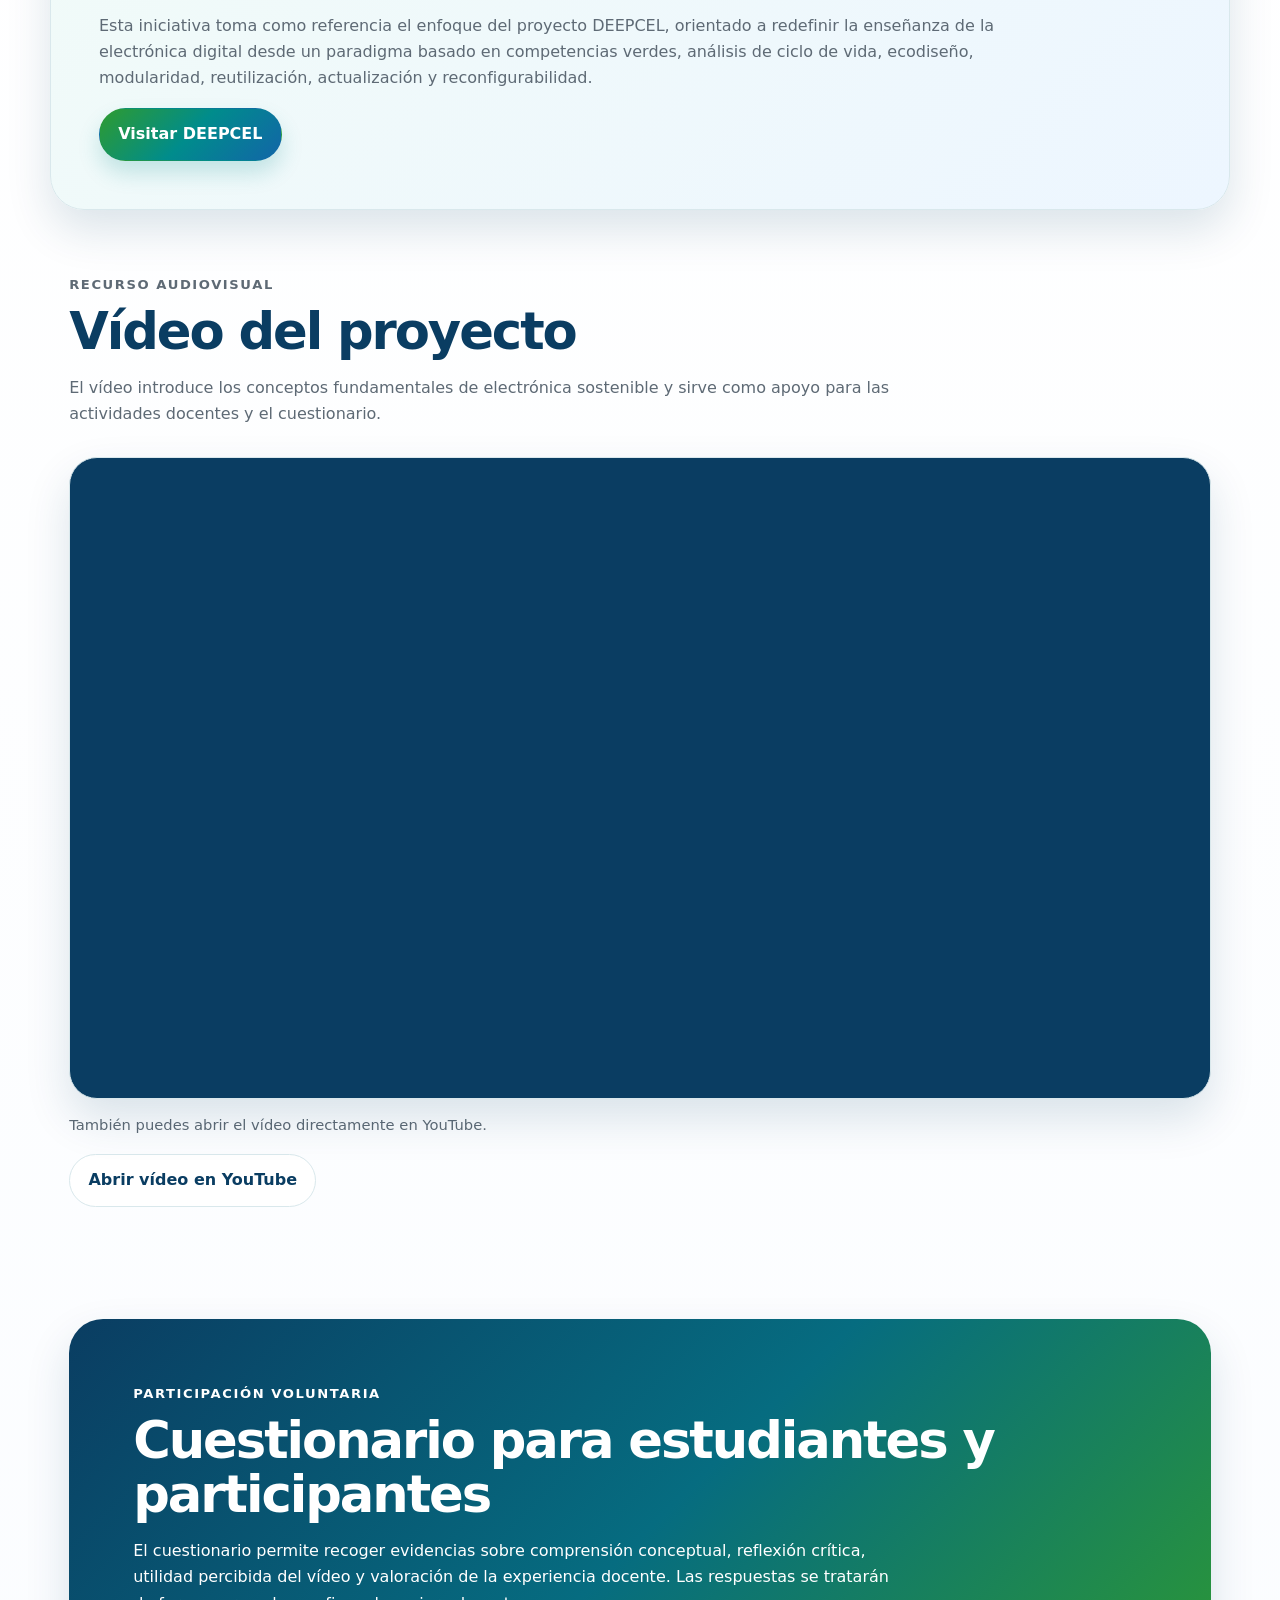
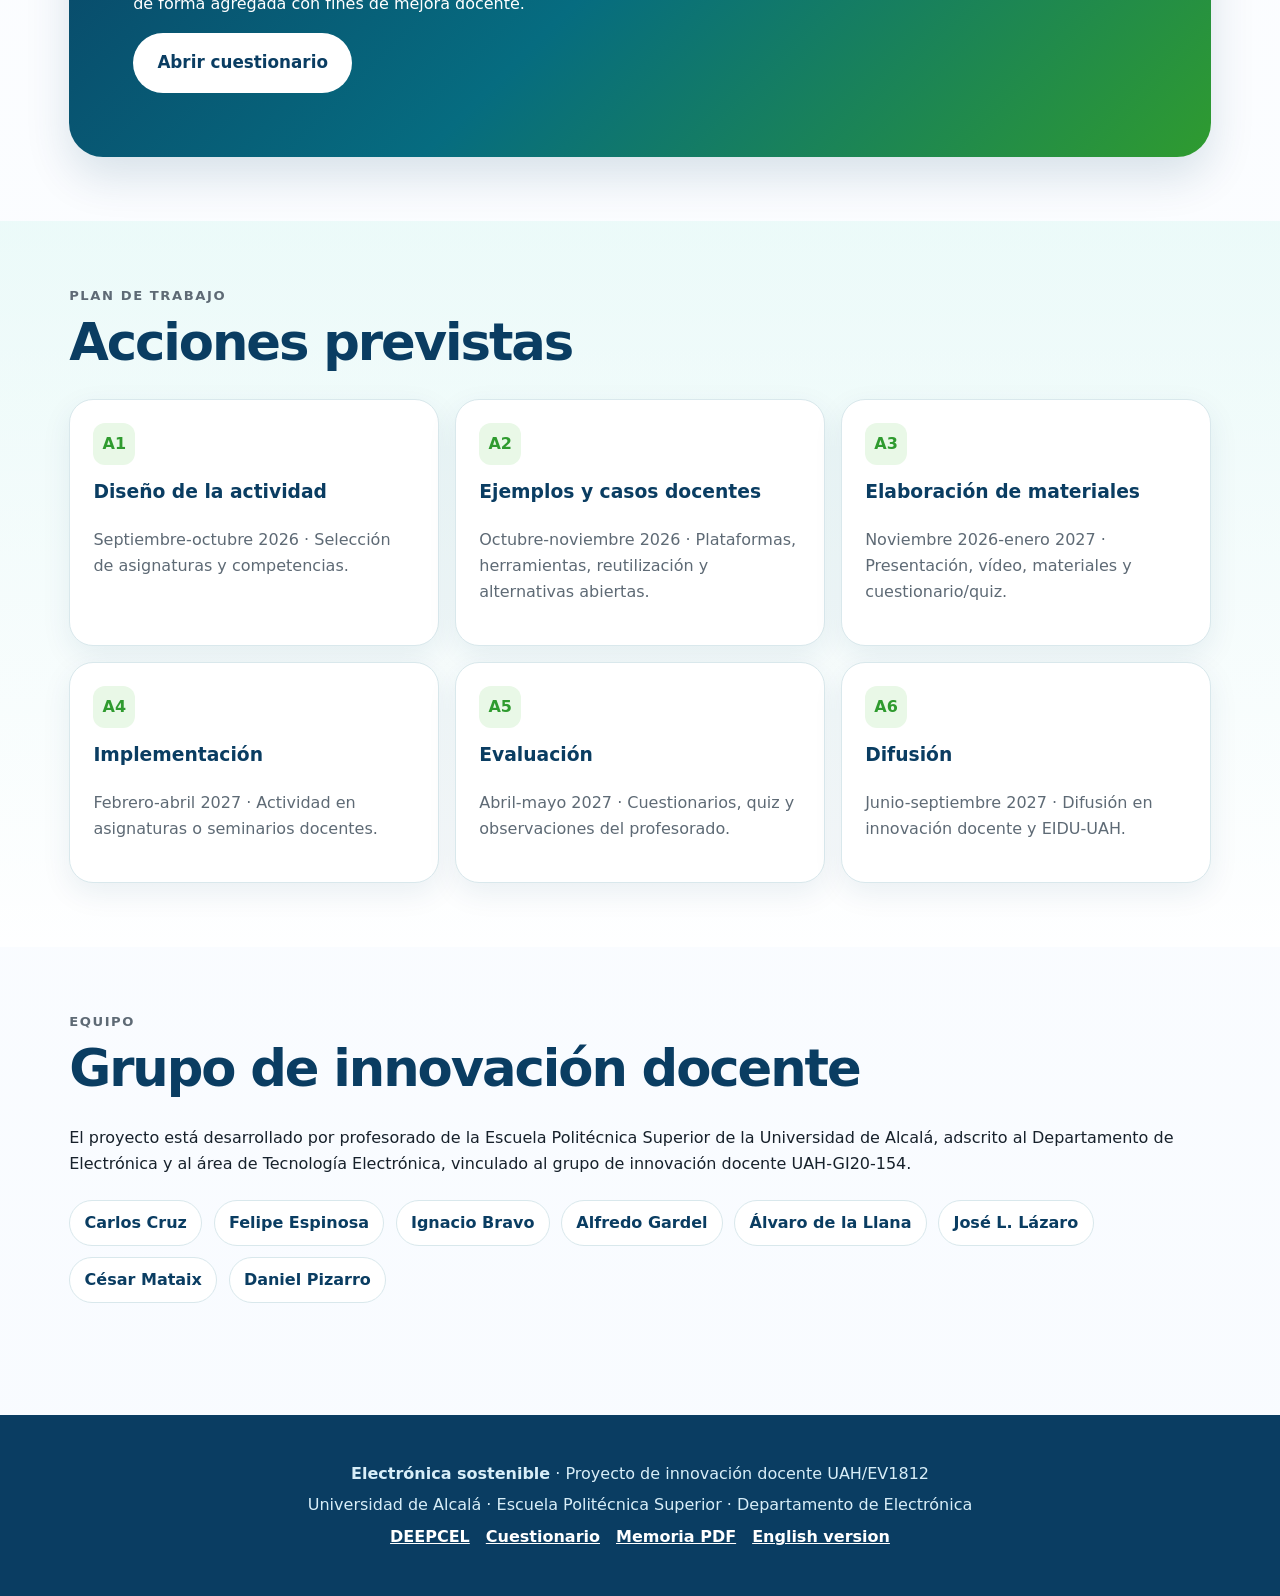
==== commit 83bda928: "Update index.html" ====
--- a/index.html
+++ b/index.html
@@ -45,11 +45,8 @@
         <div class="hero-actions" aria-label="Acciones principales">
           <a class="button primary" href="https://forms.cloud.microsoft/Pages/ResponsePage.aspx?id=UsXSzh99MUeqOi8OyWKeJmUz8OkWQOFGtOzalf_WhLFUMTdSUzQ0OTdFRDVIVExIVVpZMkoxTU9JRi4u" target="_blank" rel="noopener">Responder cuestionario</a>
           <a class="button secondary" href="#video">Ver vídeo</a>
-<<<<<<< HEAD
-          <a class="button ghost" href="assets/memoria-PID-UAH-EV1812.pdf" target="_blank" rel="noopener">Memoria del proyecto</a>
           <a class="button ghost" href="en.html" lang="en">English version</a>
-=======
->>>>>>> 76e76dc0bf1b64f1939e11f33bd408d25133e60a
+
         </div>
       </div>
       <div class="hero-card" aria-label="Logo del proyecto">
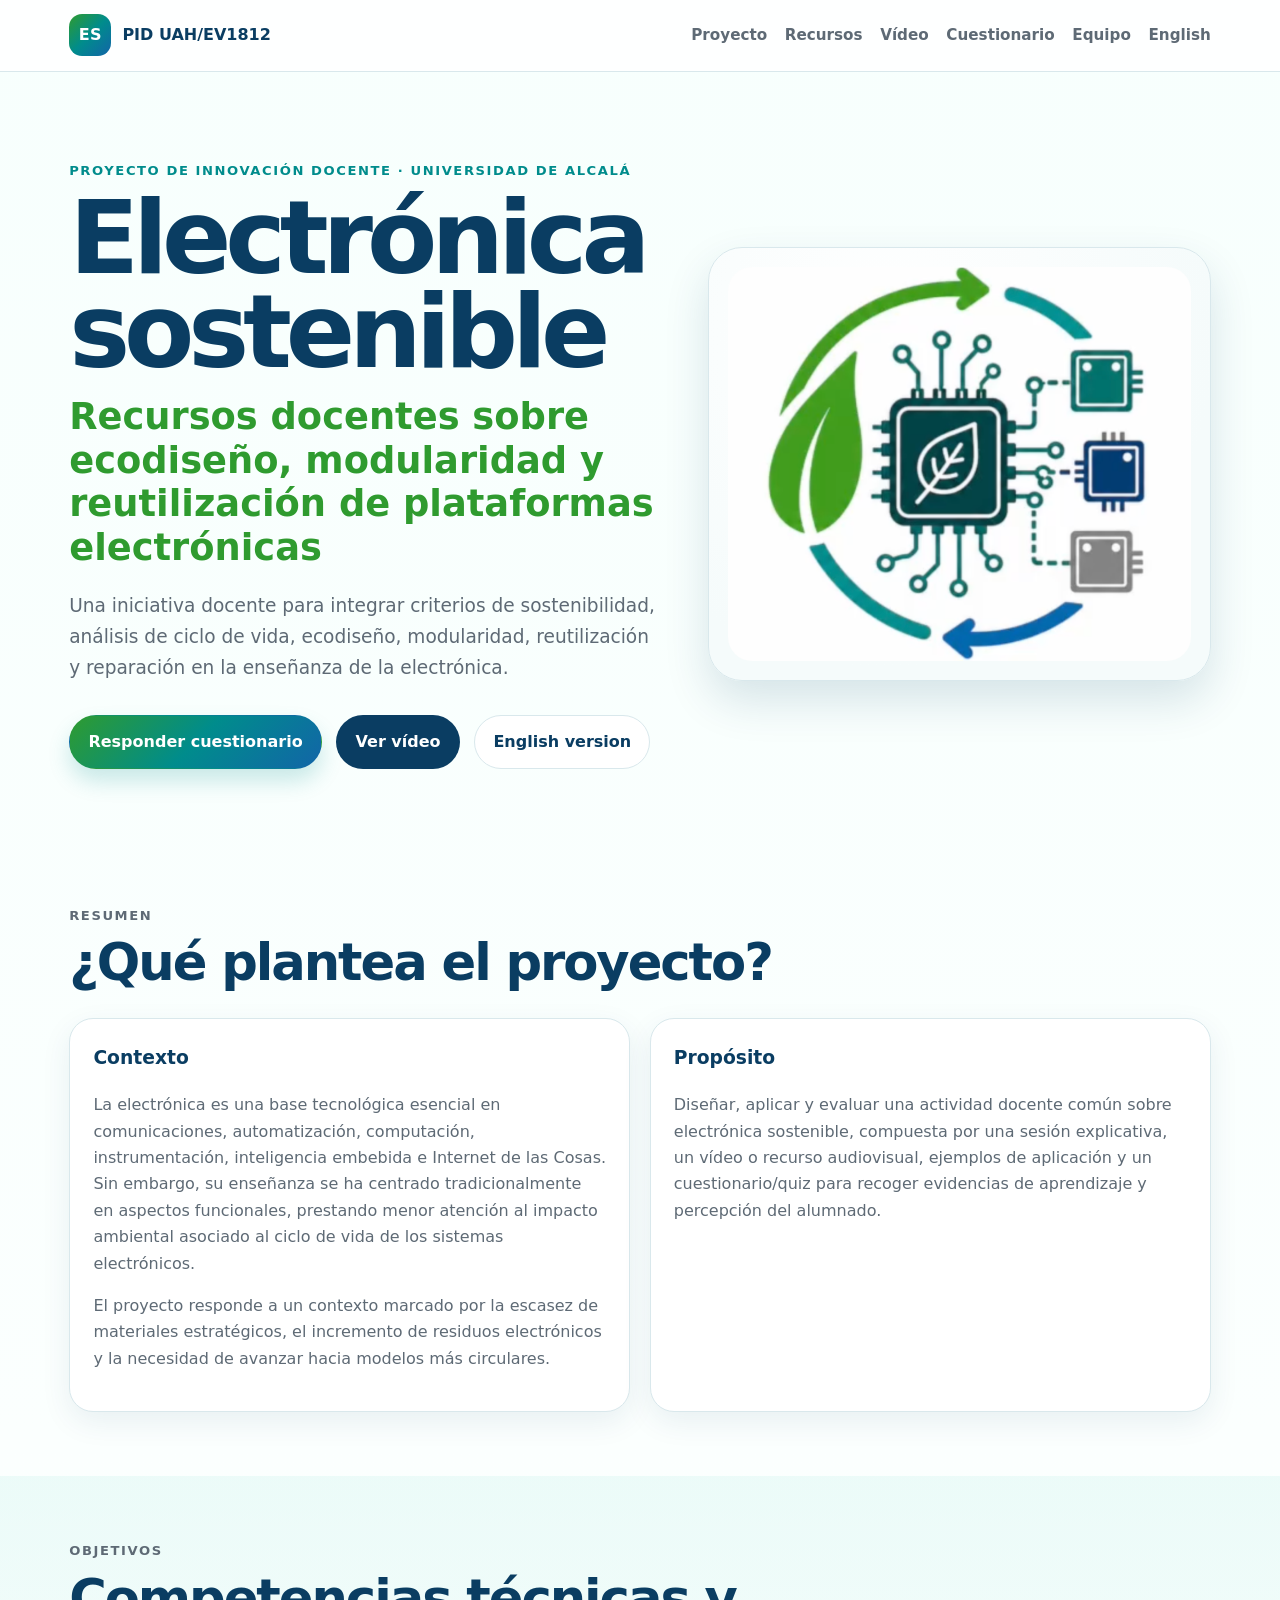
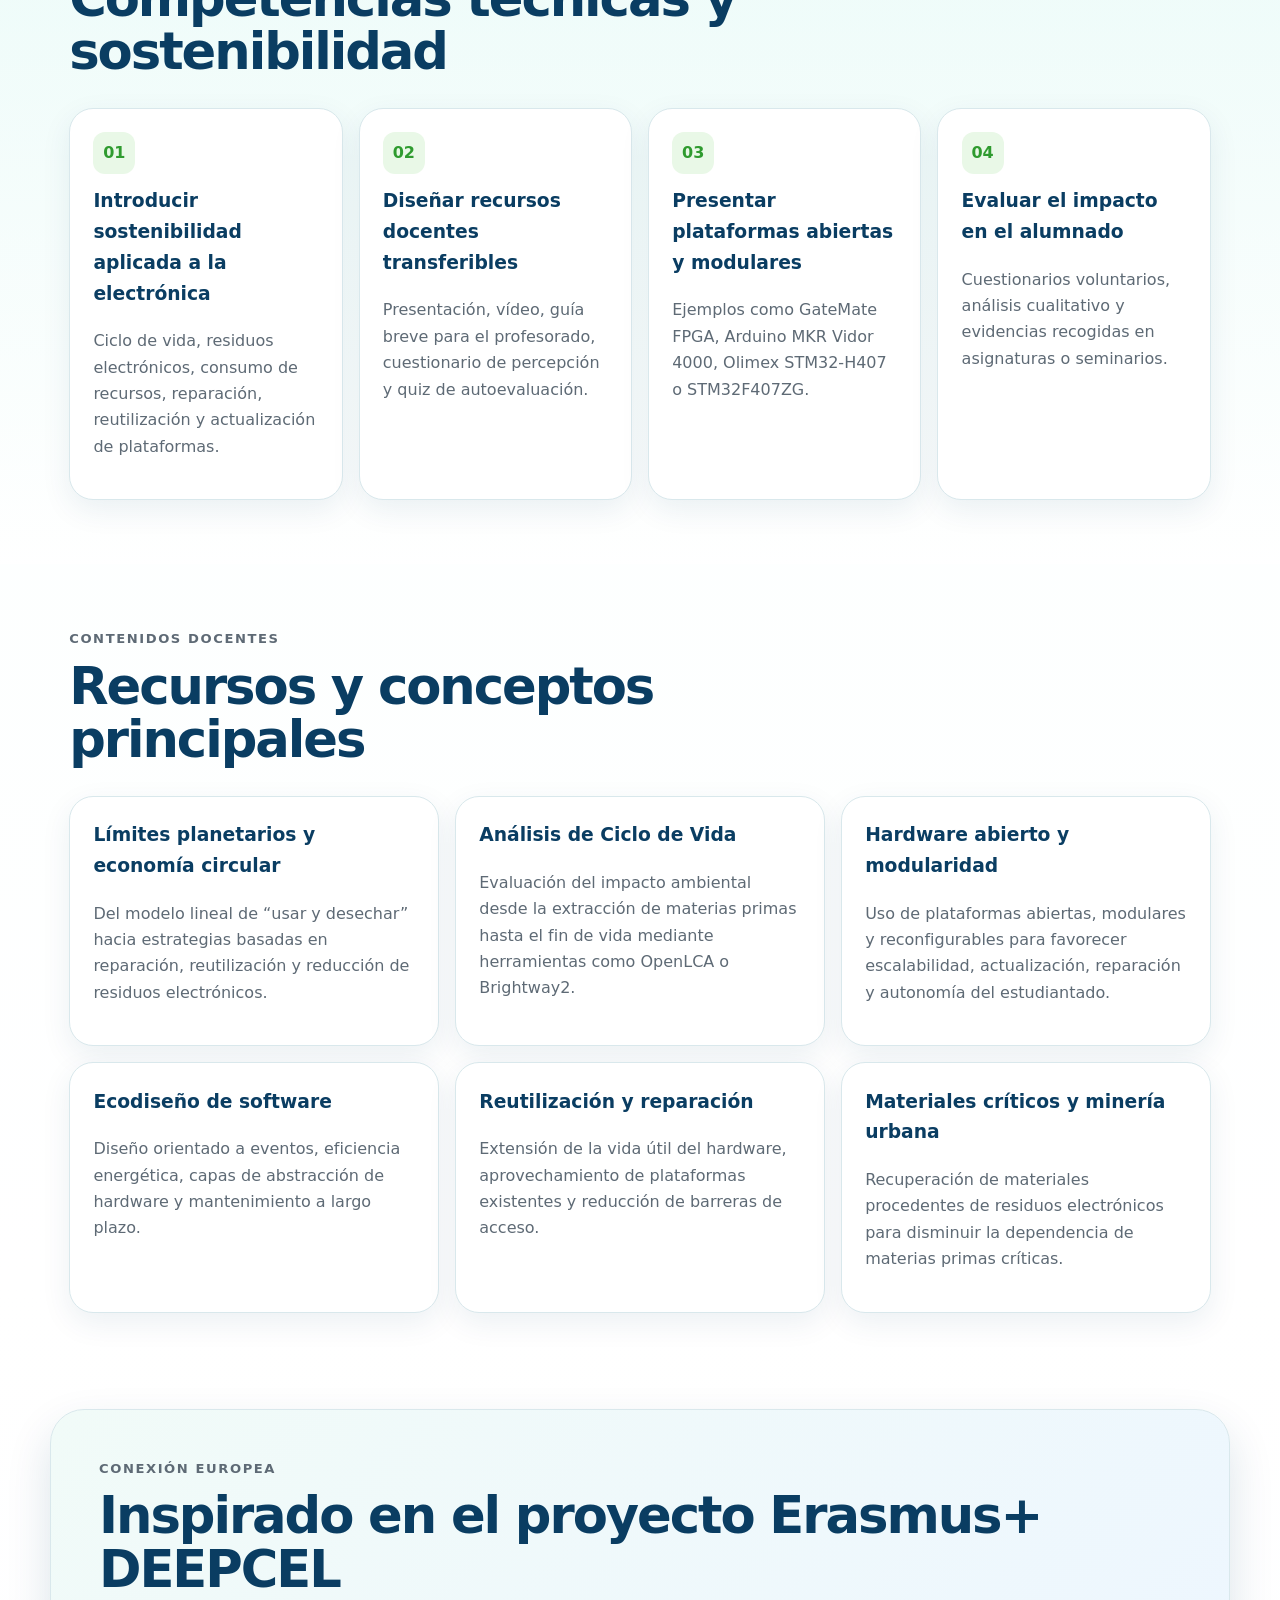
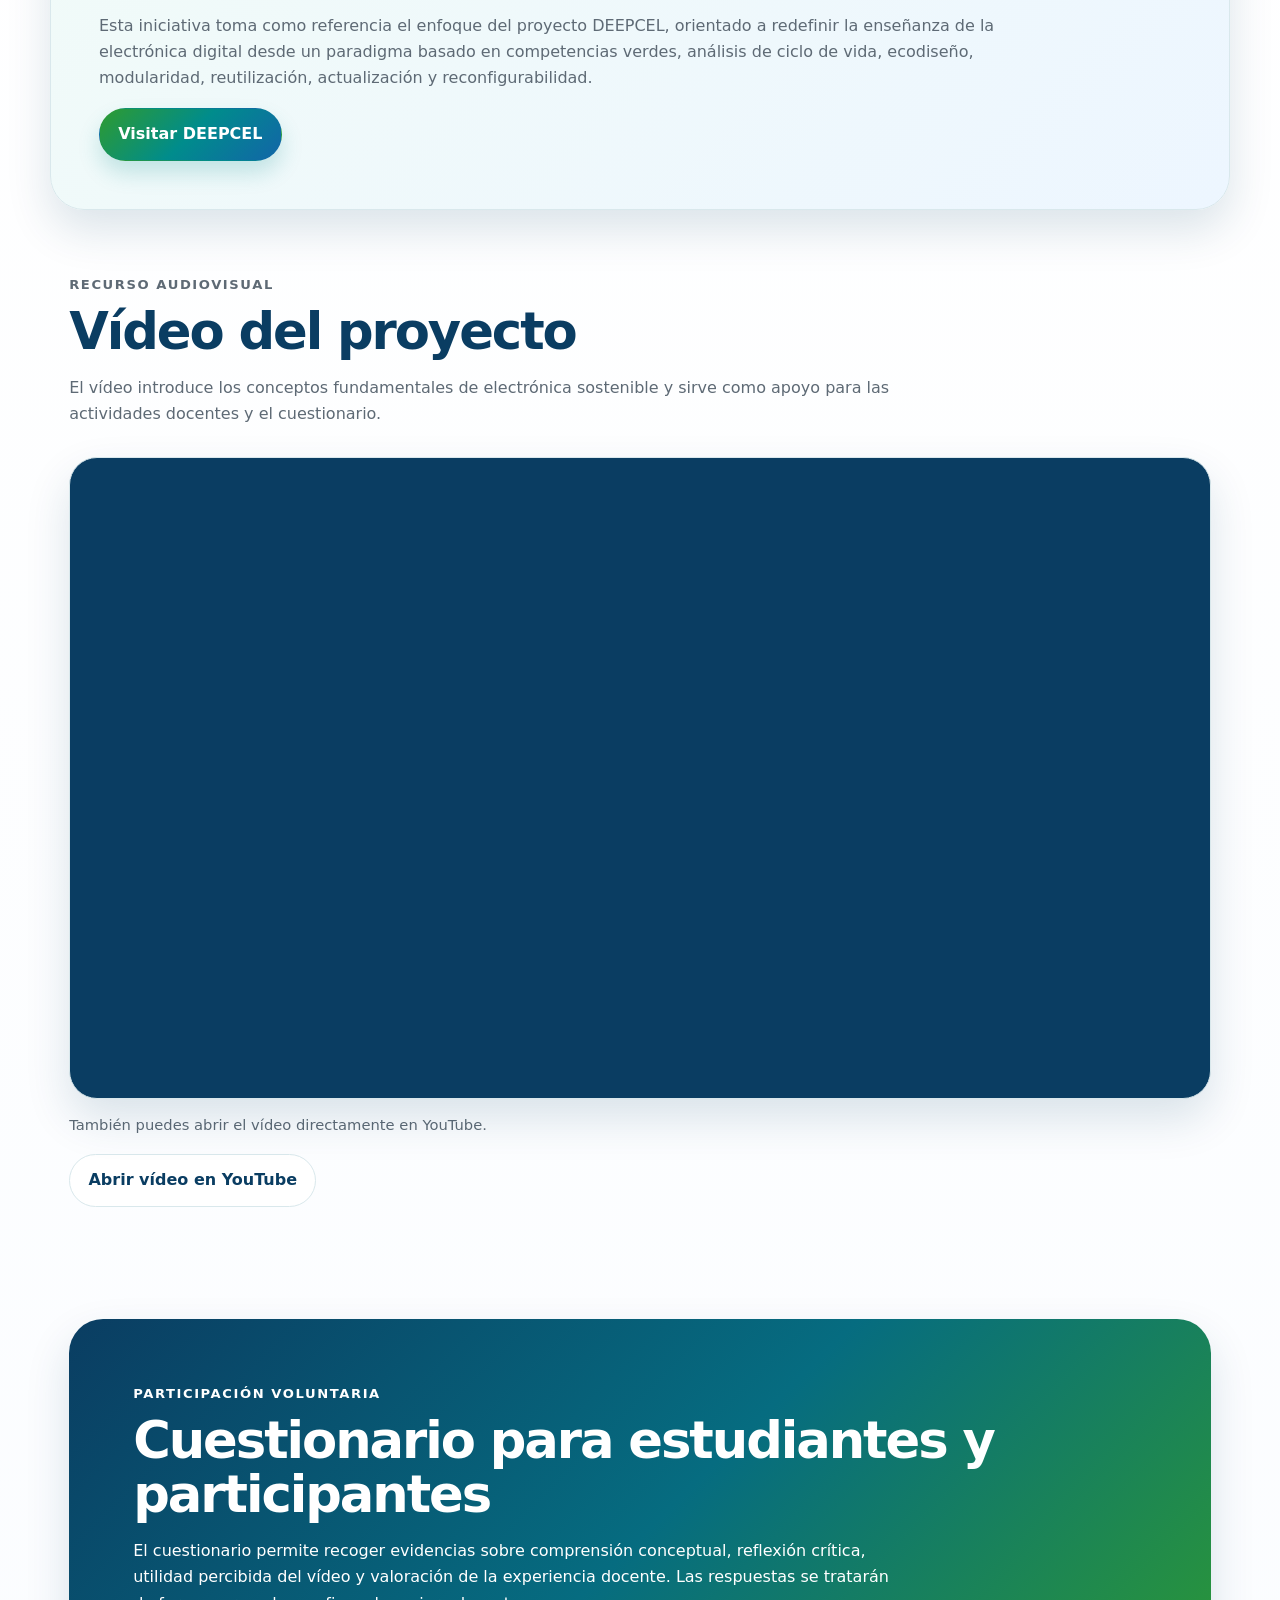
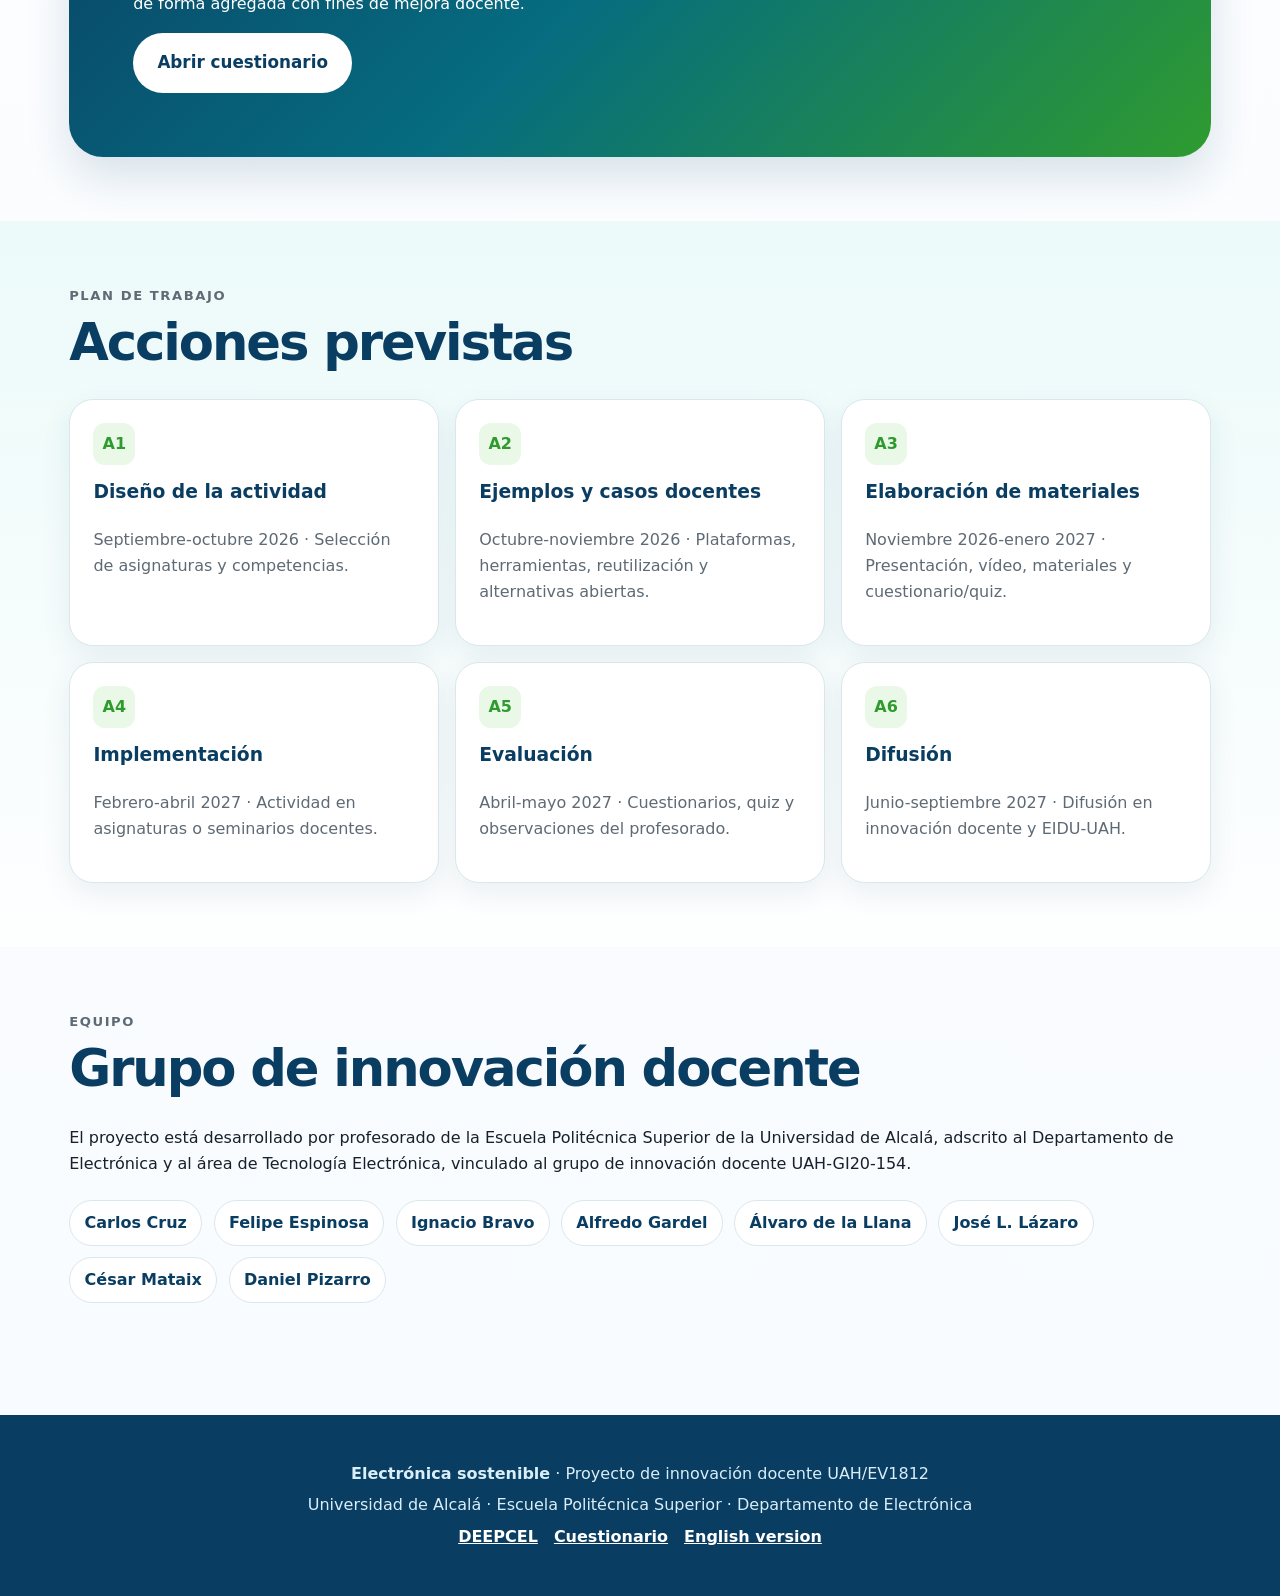
==== commit 2c6fbd97: "Update index.html" ====
--- a/index.html
+++ b/index.html
@@ -258,7 +258,6 @@
     <p class="footer-links">
       <a href="https://deepcel.univ-tours.fr/deepcel/" target="_blank" rel="noopener">DEEPCEL</a>
       <a href="https://forms.cloud.microsoft/Pages/ResponsePage.aspx?id=UsXSzh99MUeqOi8OyWKeJmUz8OkWQOFGtOzalf_WhLFUMTdSUzQ0OTdFRDVIVExIVVpZMkoxTU9JRi4u" target="_blank" rel="noopener">Cuestionario</a>
-      <a href="assets/memoria-PID-UAH-EV1812.pdf" target="_blank" rel="noopener">Memoria PDF</a>
       <a href="en.html" lang="en">English version</a>
     </p>
   </footer>
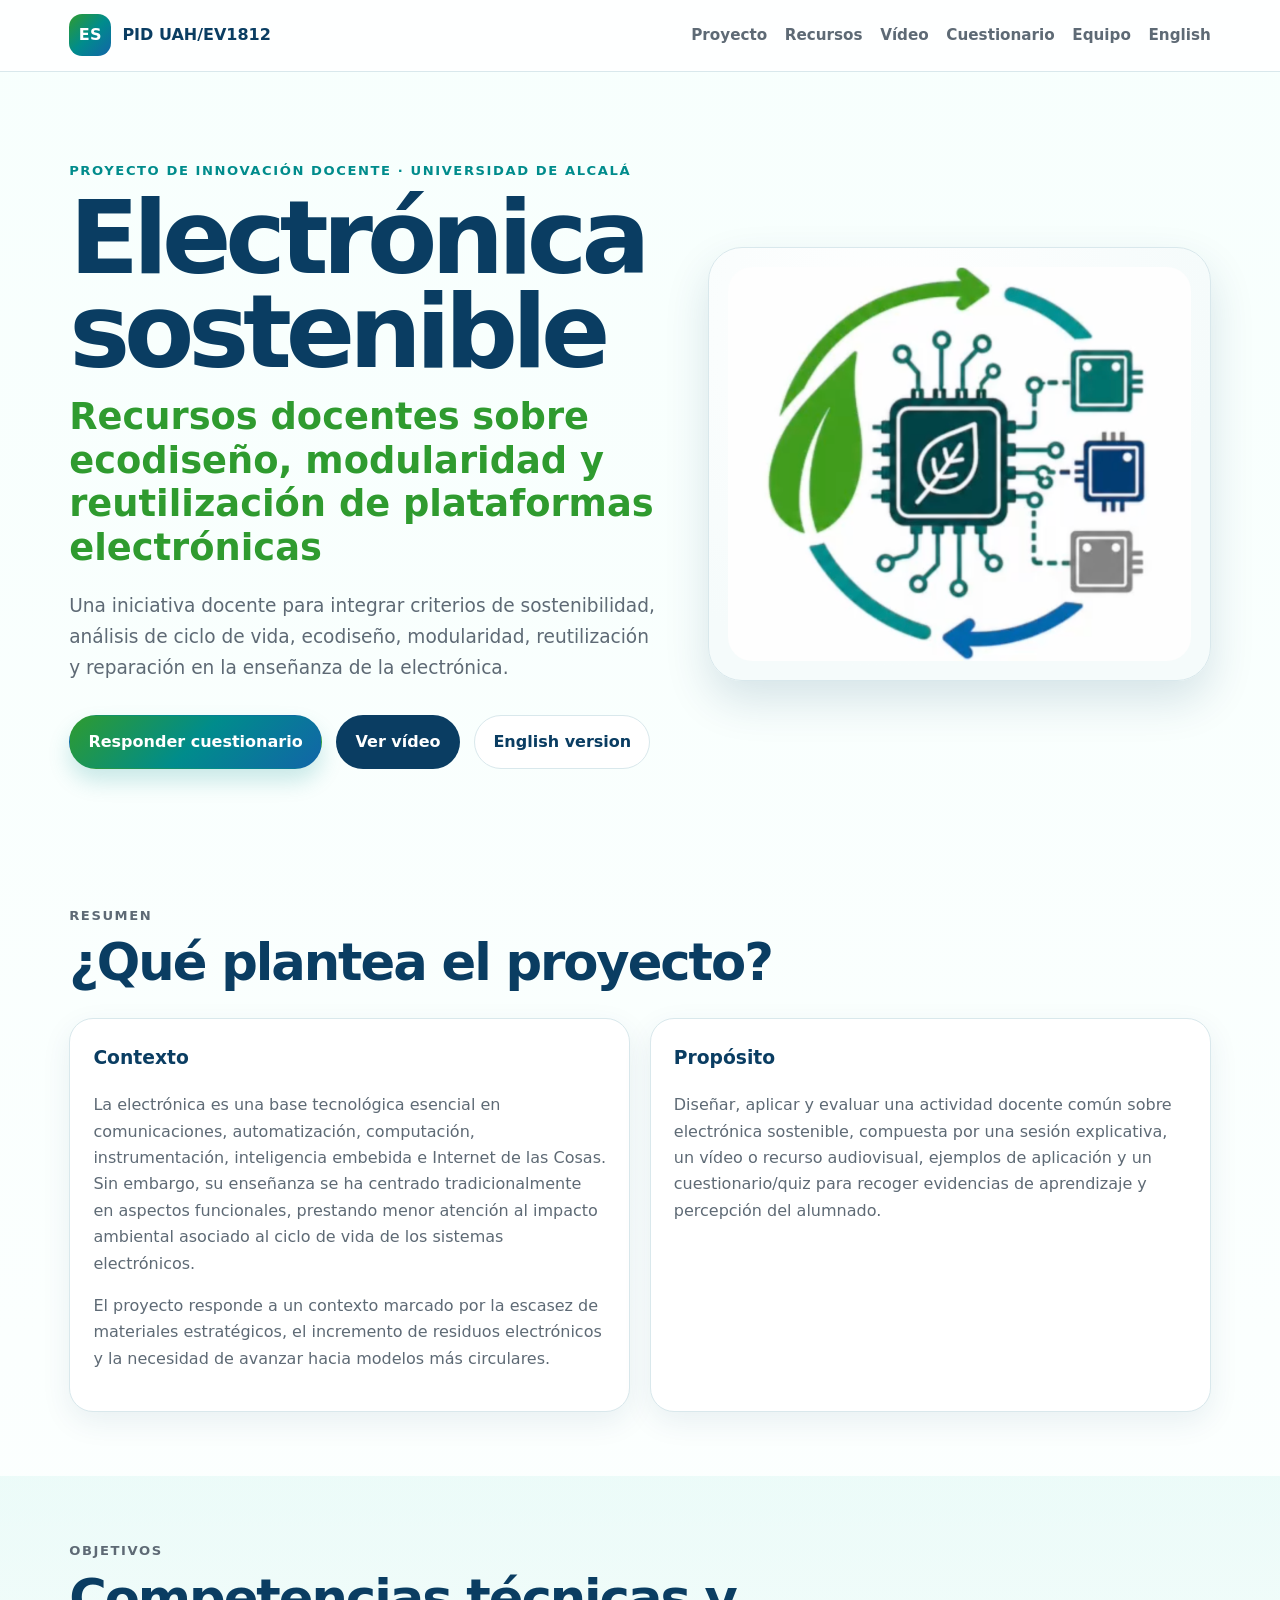
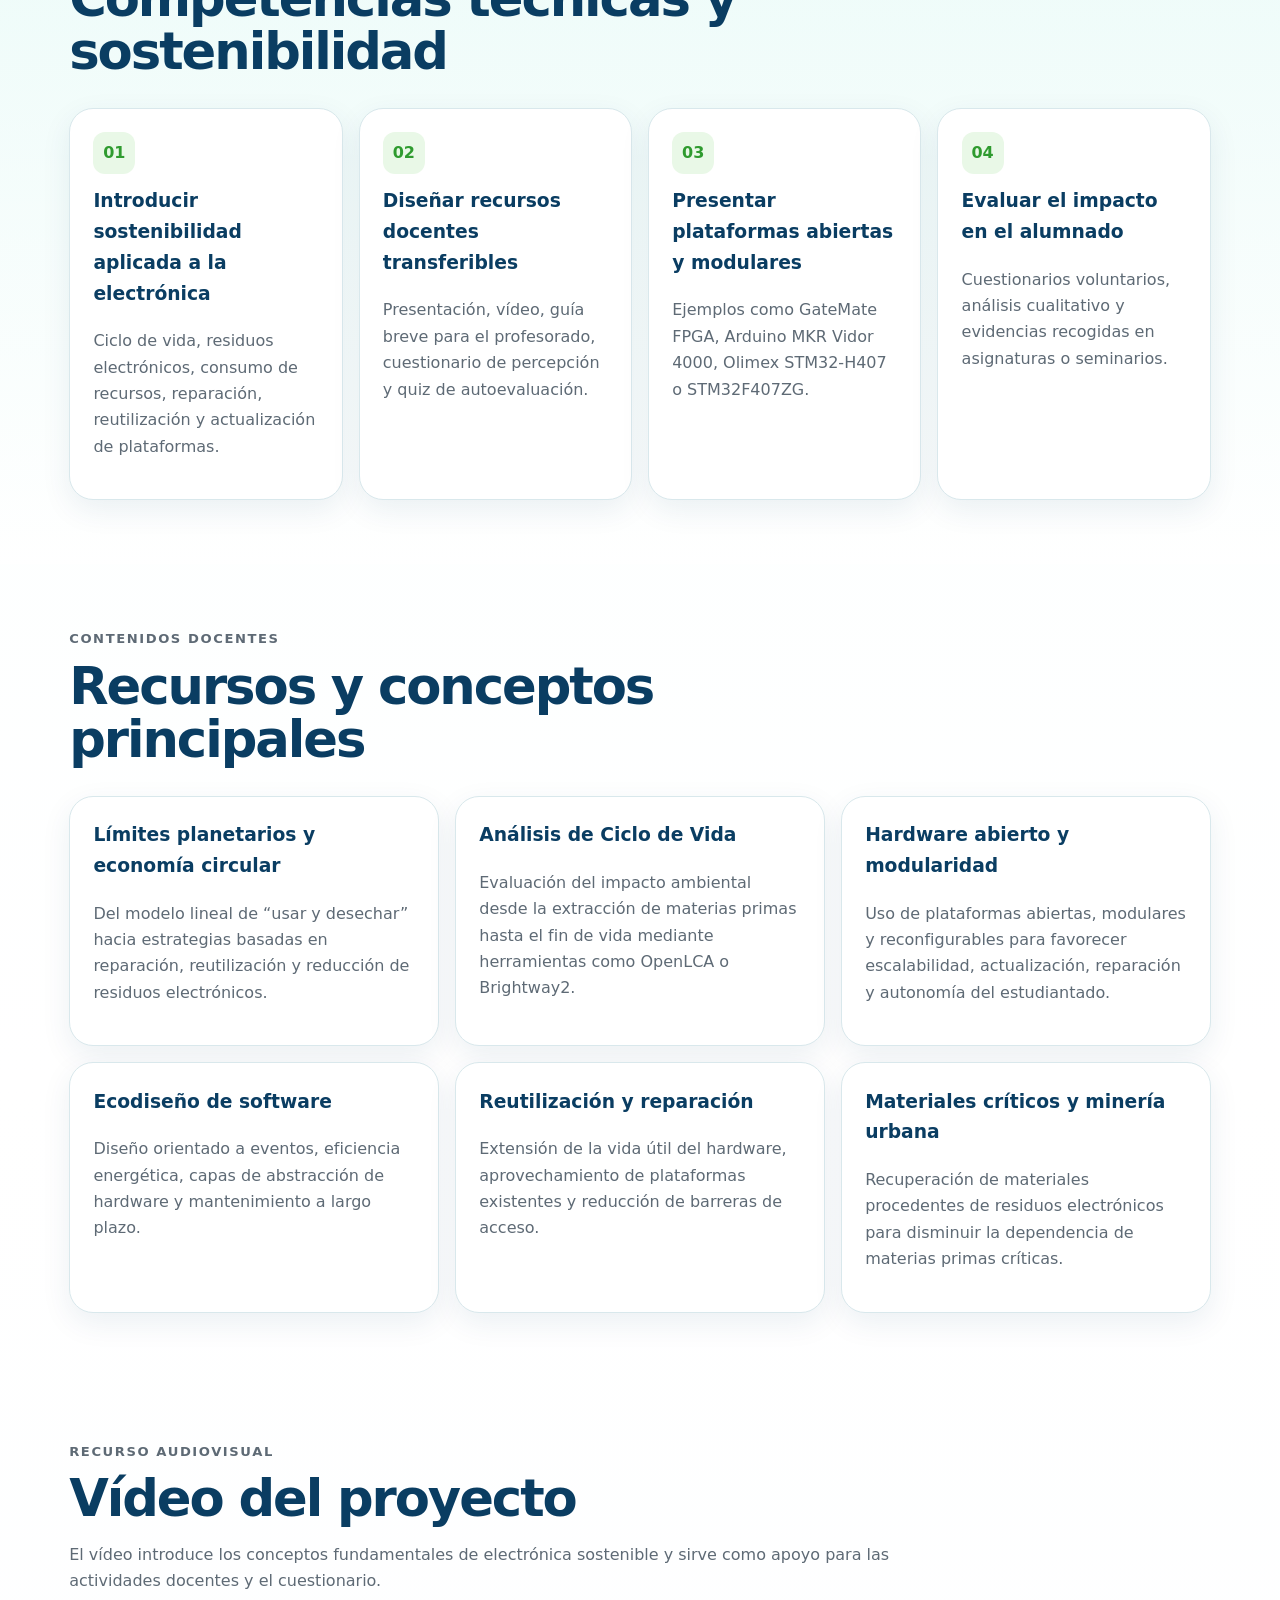
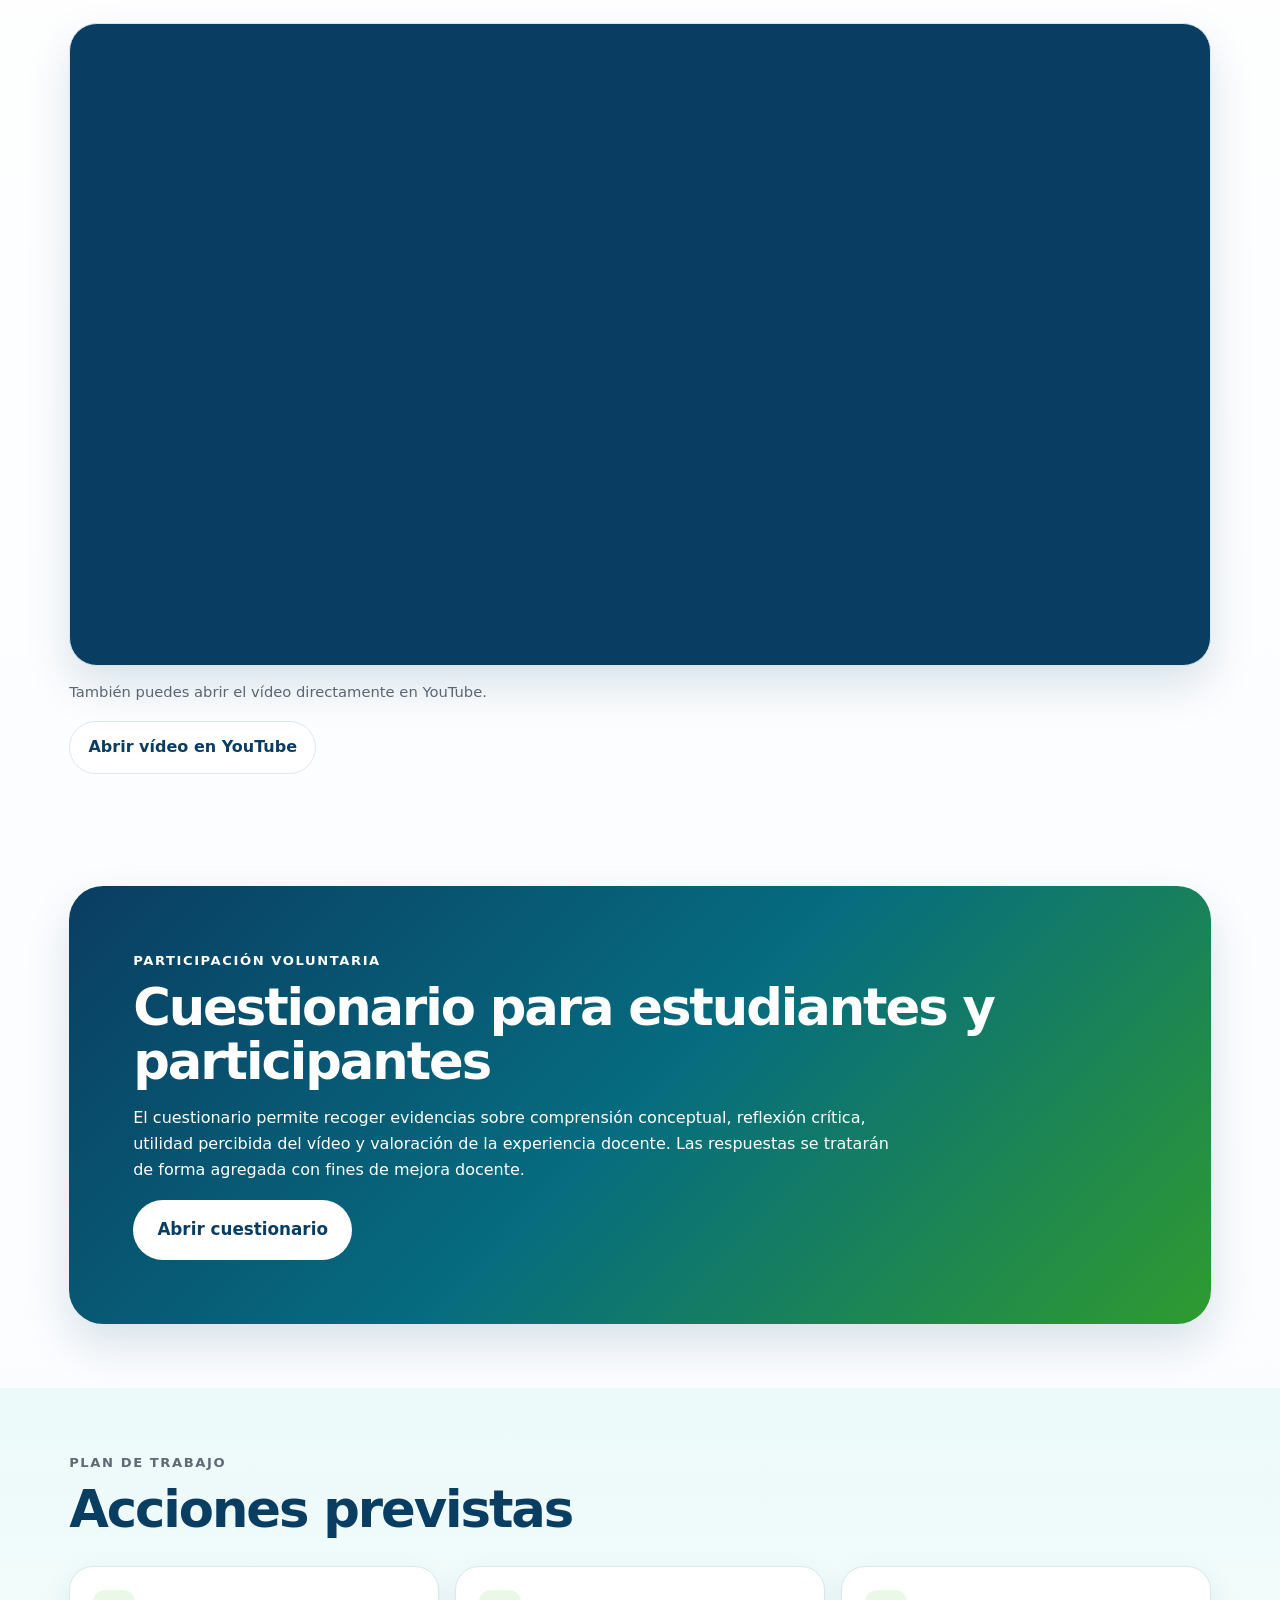
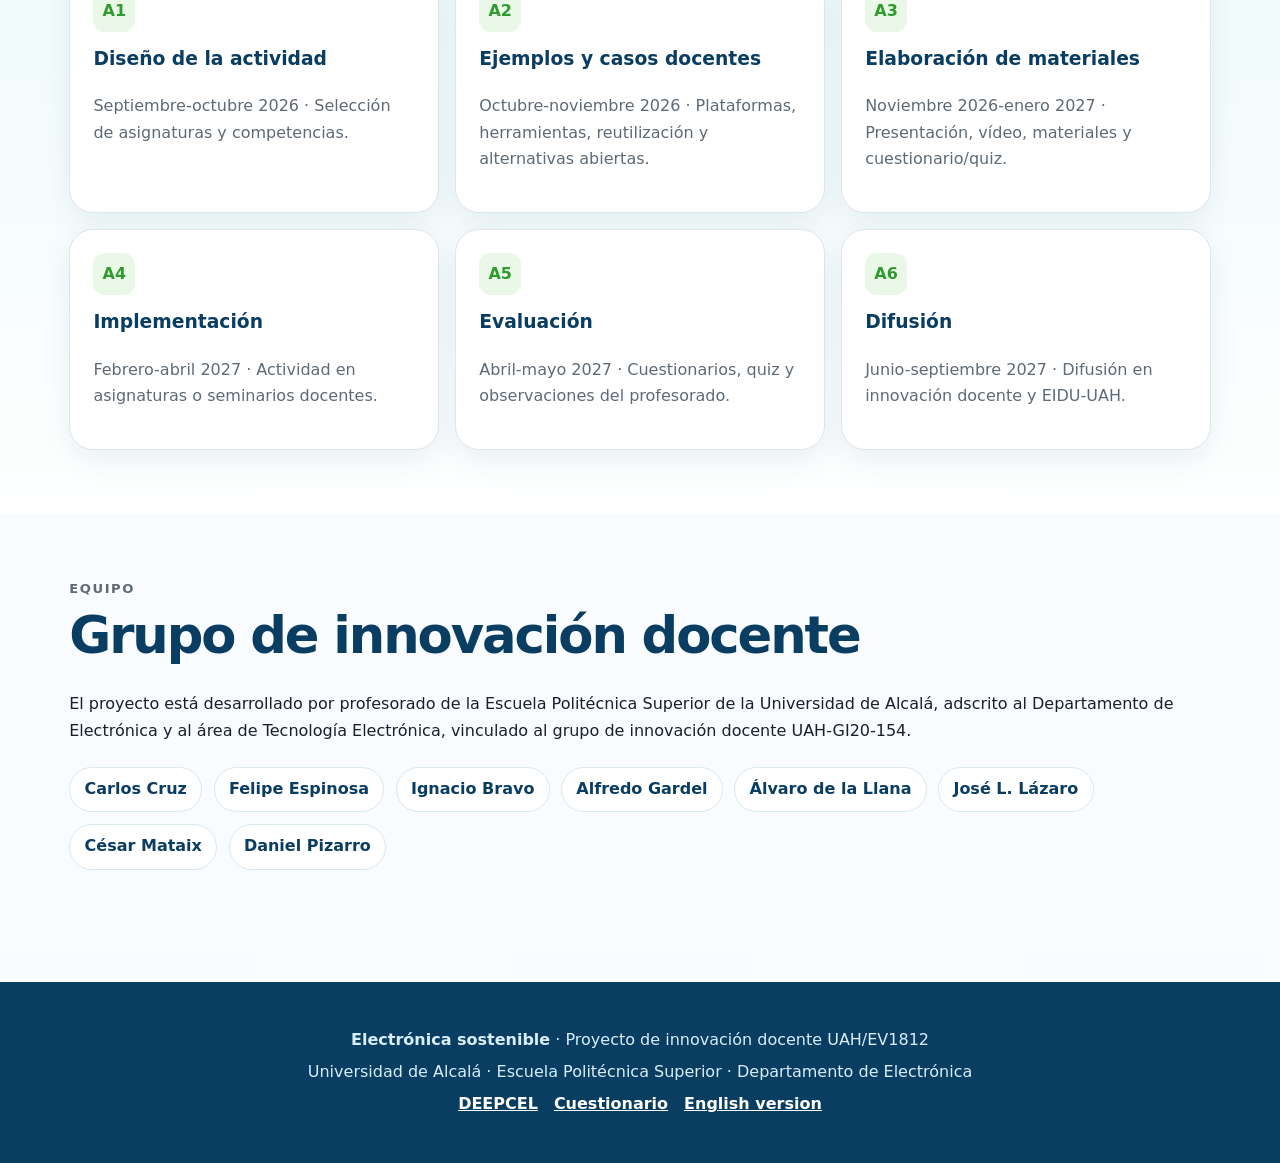
==== commit 677b5291: "Update index.html" ====
--- a/index.html
+++ b/index.html
@@ -146,18 +146,7 @@
       </div>
     </section>
 
-    <section class="section connection">
-      <div>
-        <p class="eyebrow">Conexión europea</p>
-        <h2>Inspirado en el proyecto Erasmus+ DEEPCEL</h2>
-        <p>
-          Esta iniciativa toma como referencia el enfoque del proyecto DEEPCEL, orientado a redefinir
-          la enseñanza de la electrónica digital desde un paradigma basado en competencias verdes,
-          análisis de ciclo de vida, ecodiseño, modularidad, reutilización, actualización y reconfigurabilidad.
-        </p>
-        <a class="button primary" href="https://deepcel.univ-tours.fr/deepcel/" target="_blank" rel="noopener">Visitar DEEPCEL</a>
-      </div>
-    </section>
+  
 
     <section id="video" class="section">
       <div class="section-heading">
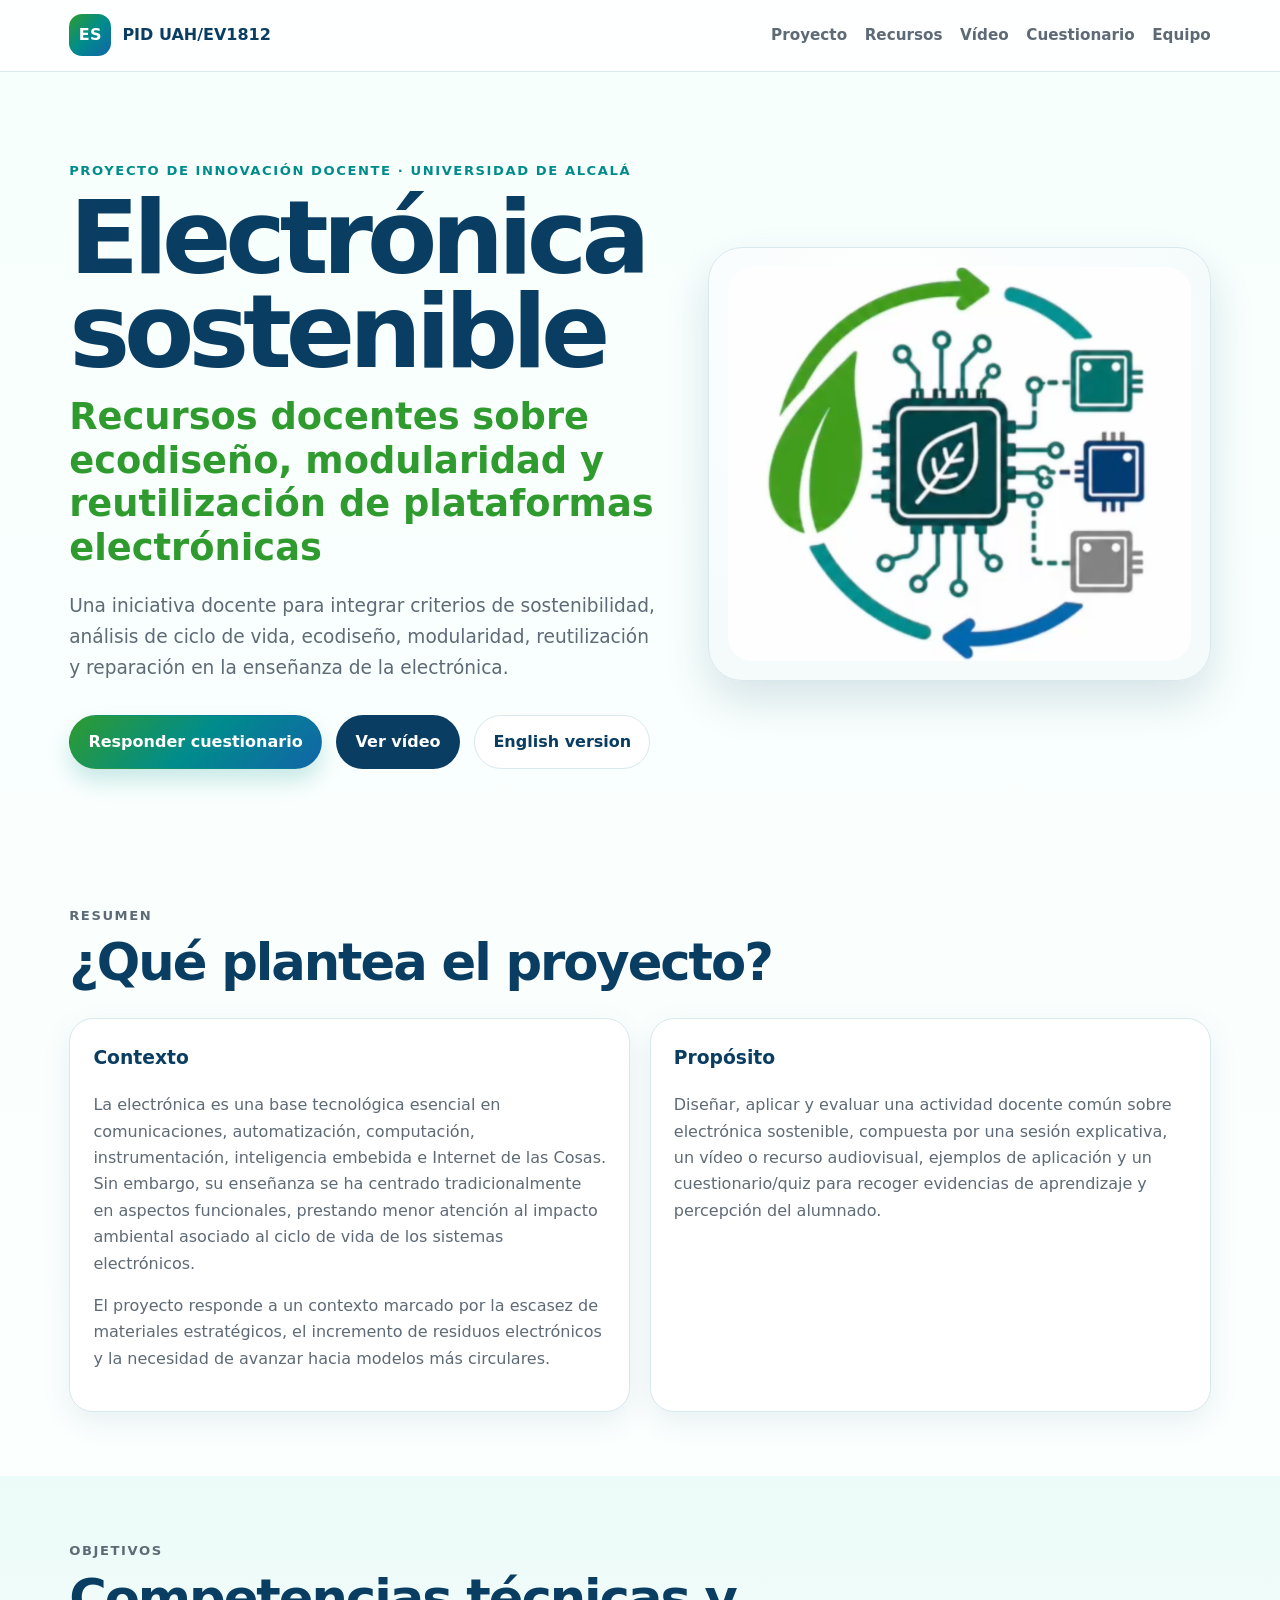
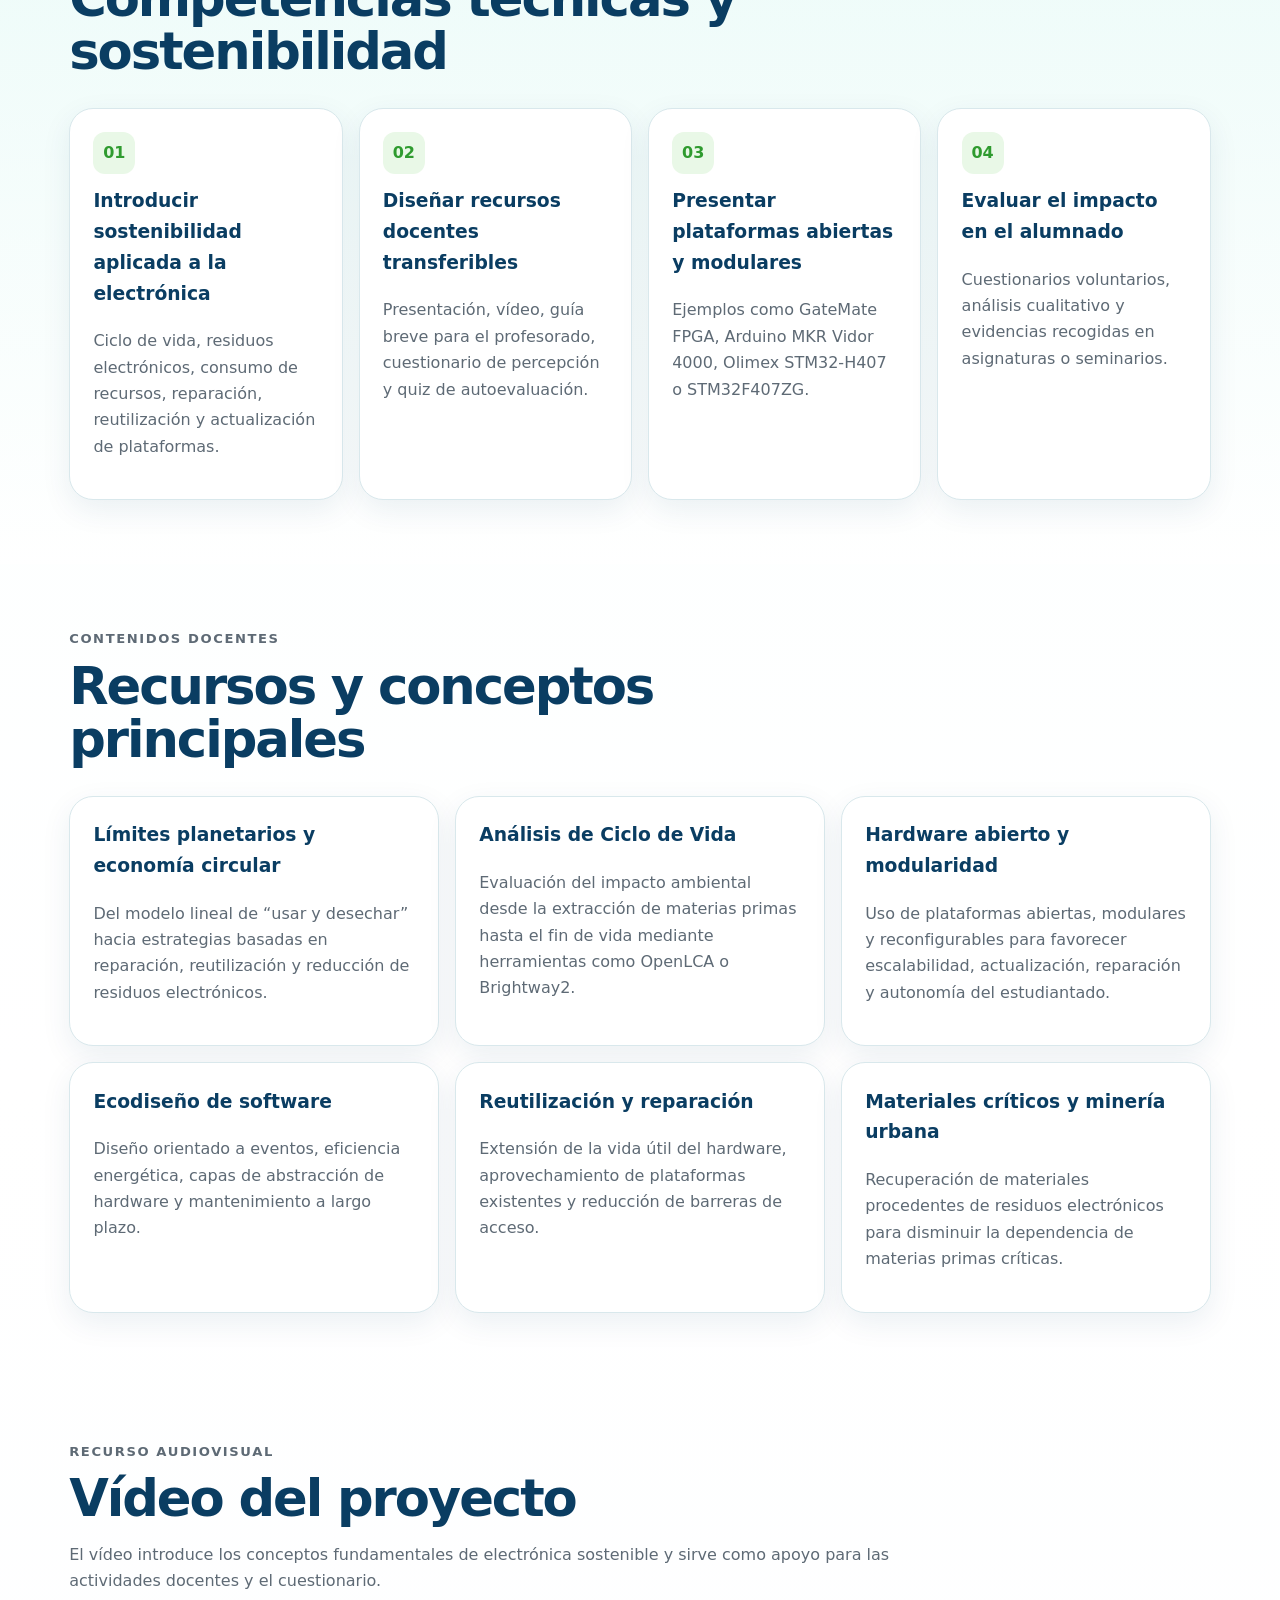
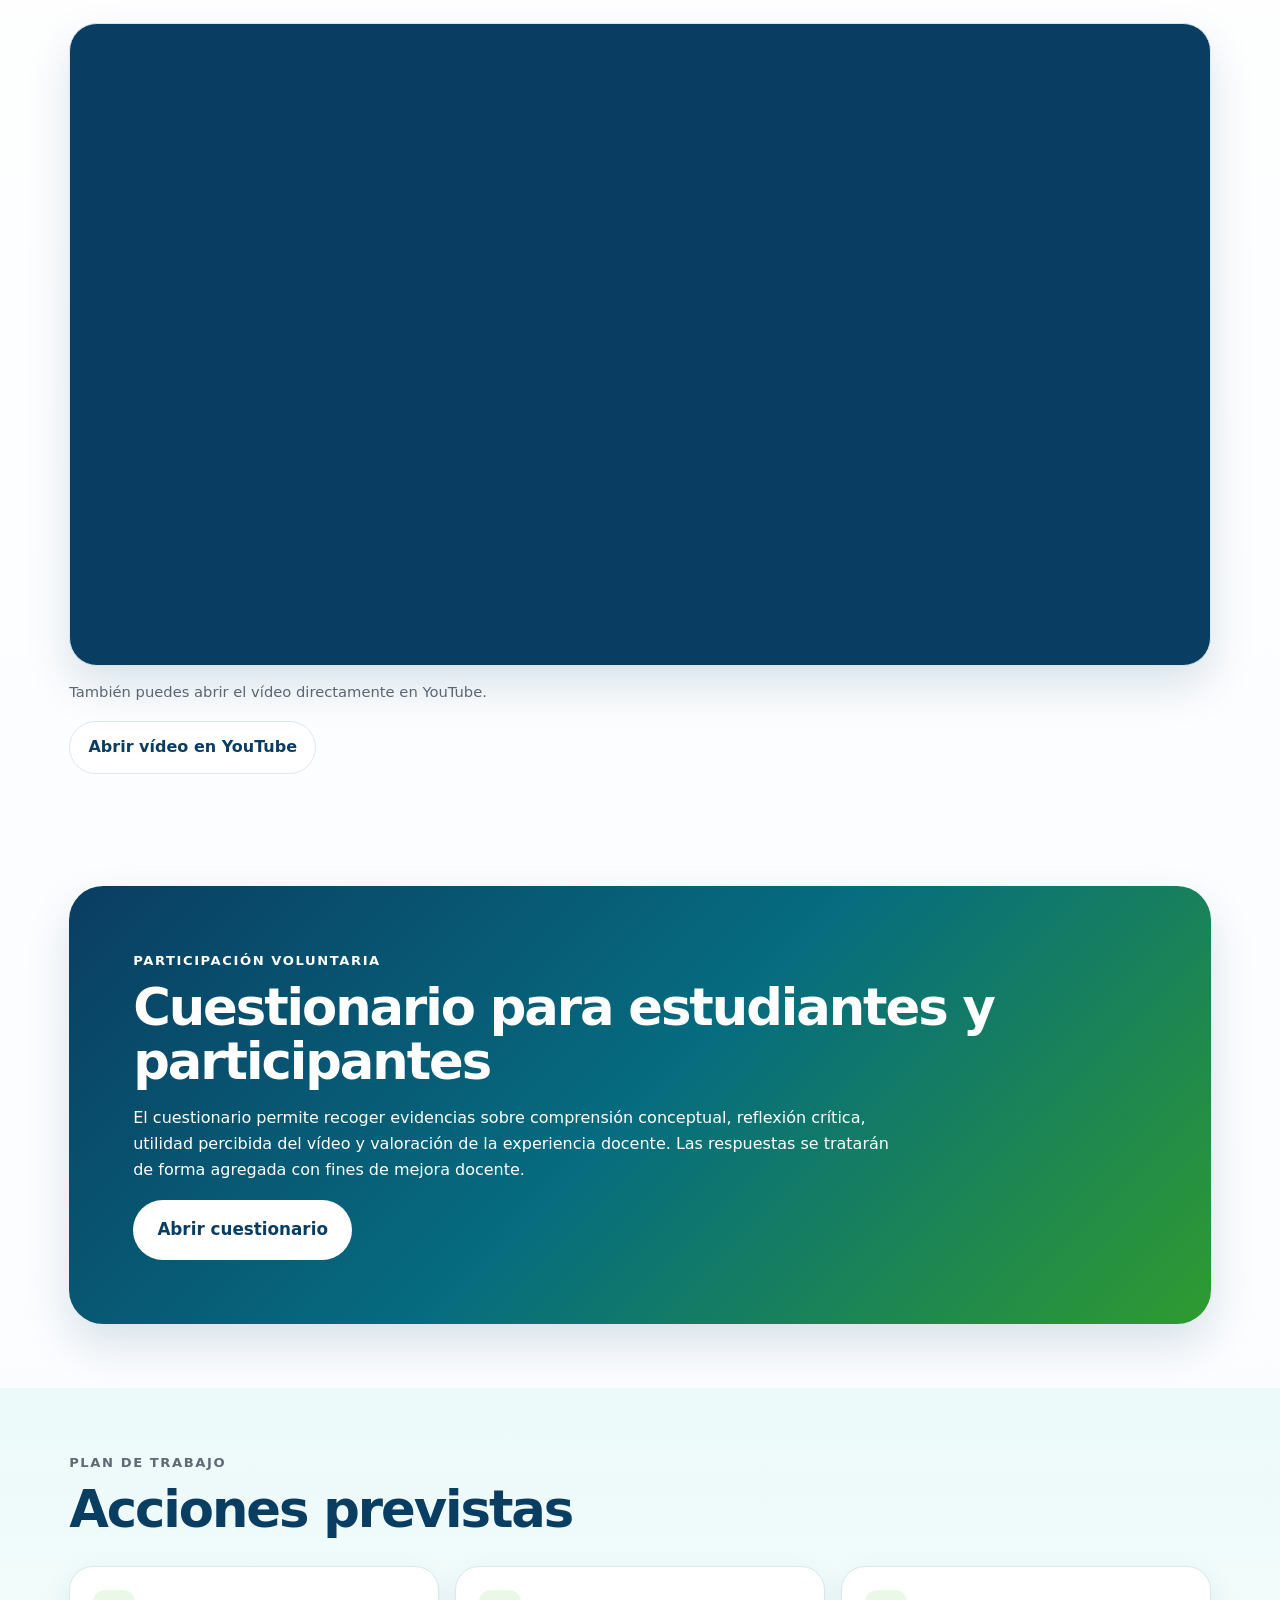
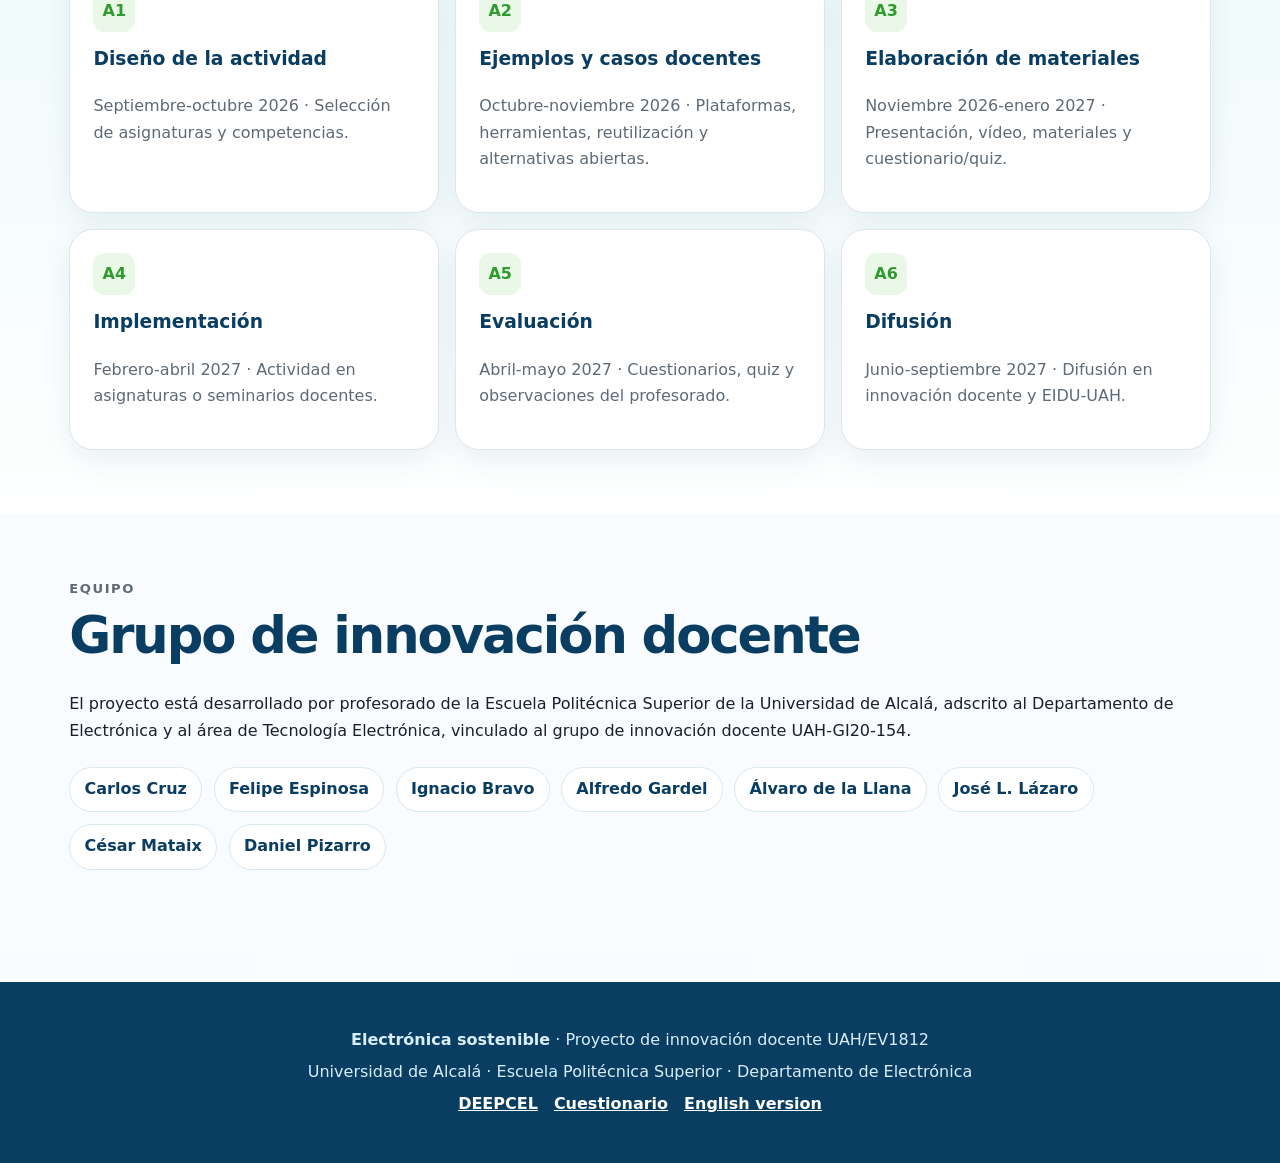
==== commit bca55c40: "Update index.html" ====
--- a/index.html
+++ b/index.html
@@ -27,7 +27,6 @@
         <a href="#video">Vídeo</a>
         <a href="#cuestionario">Cuestionario</a>
         <a href="#equipo">Equipo</a>
-        <a class="language-link" href="en.html" lang="en">English</a>
       </div>
     </nav>
   </header>
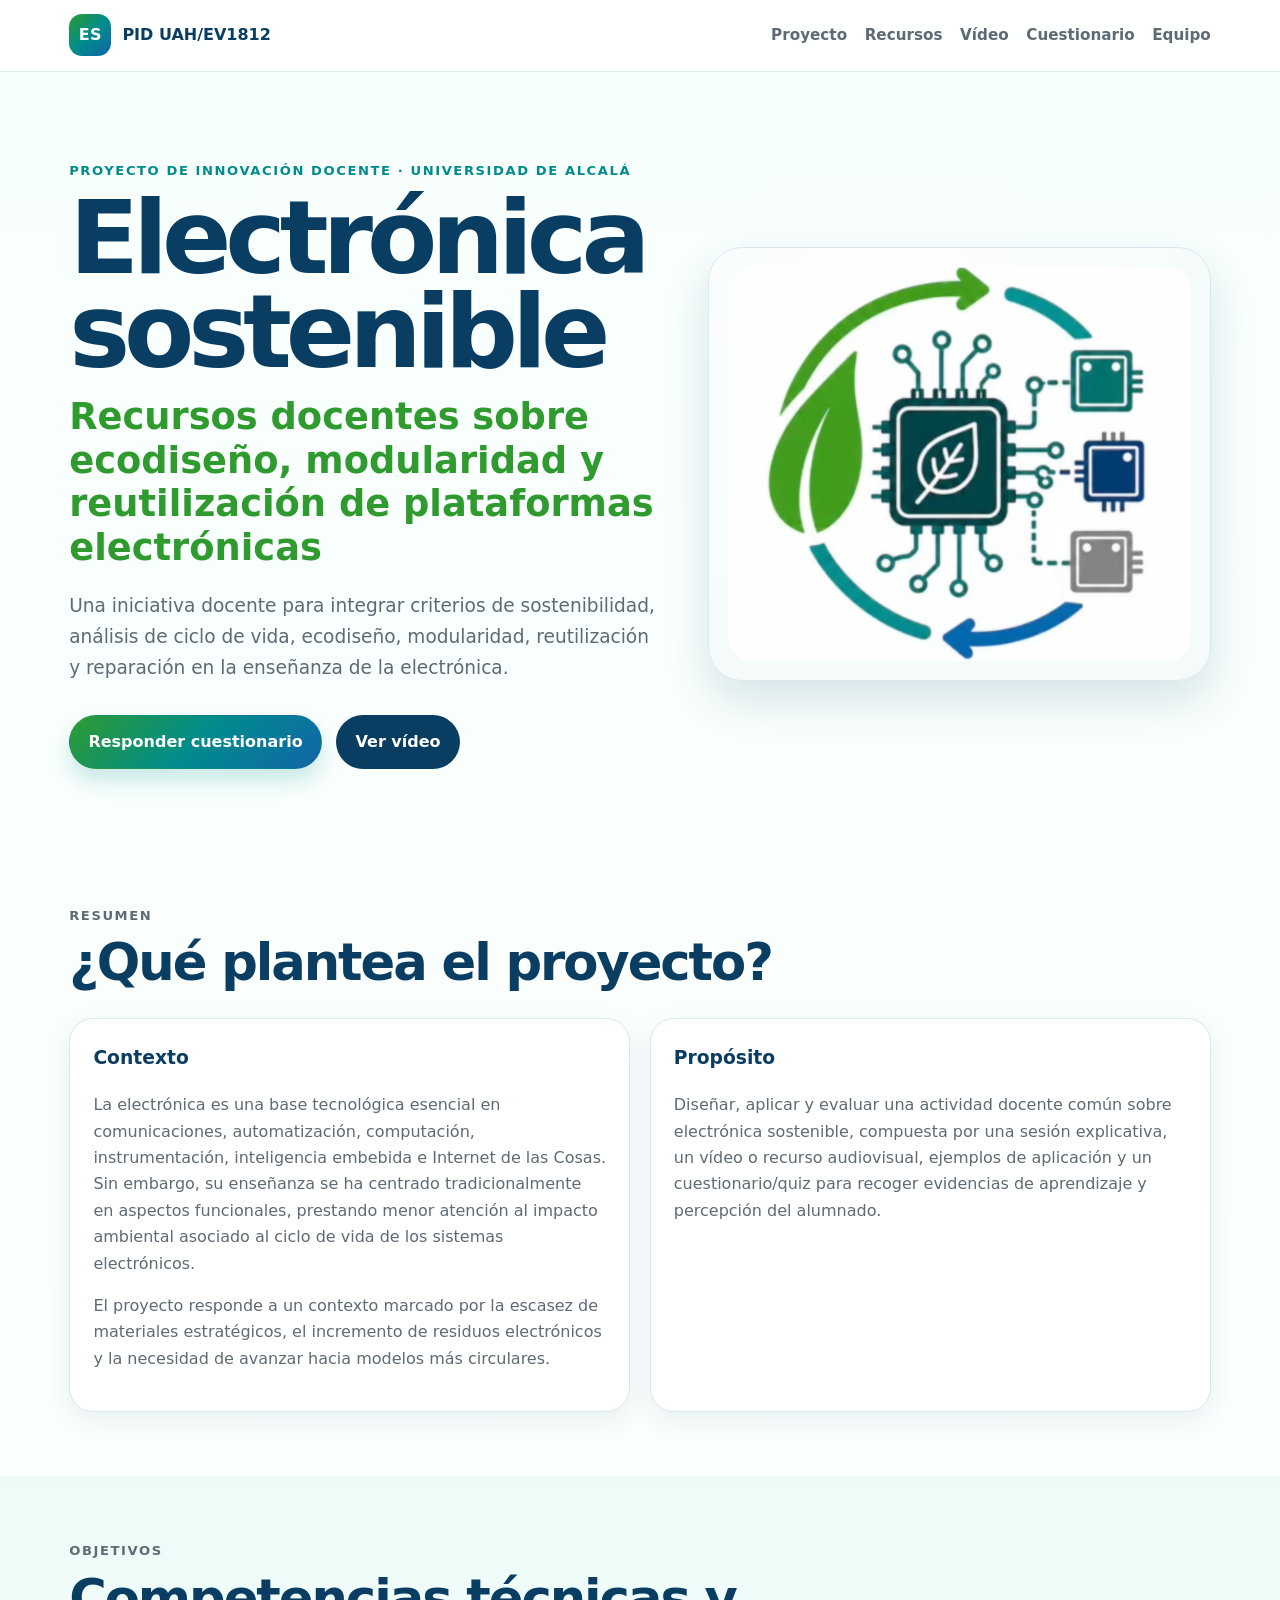
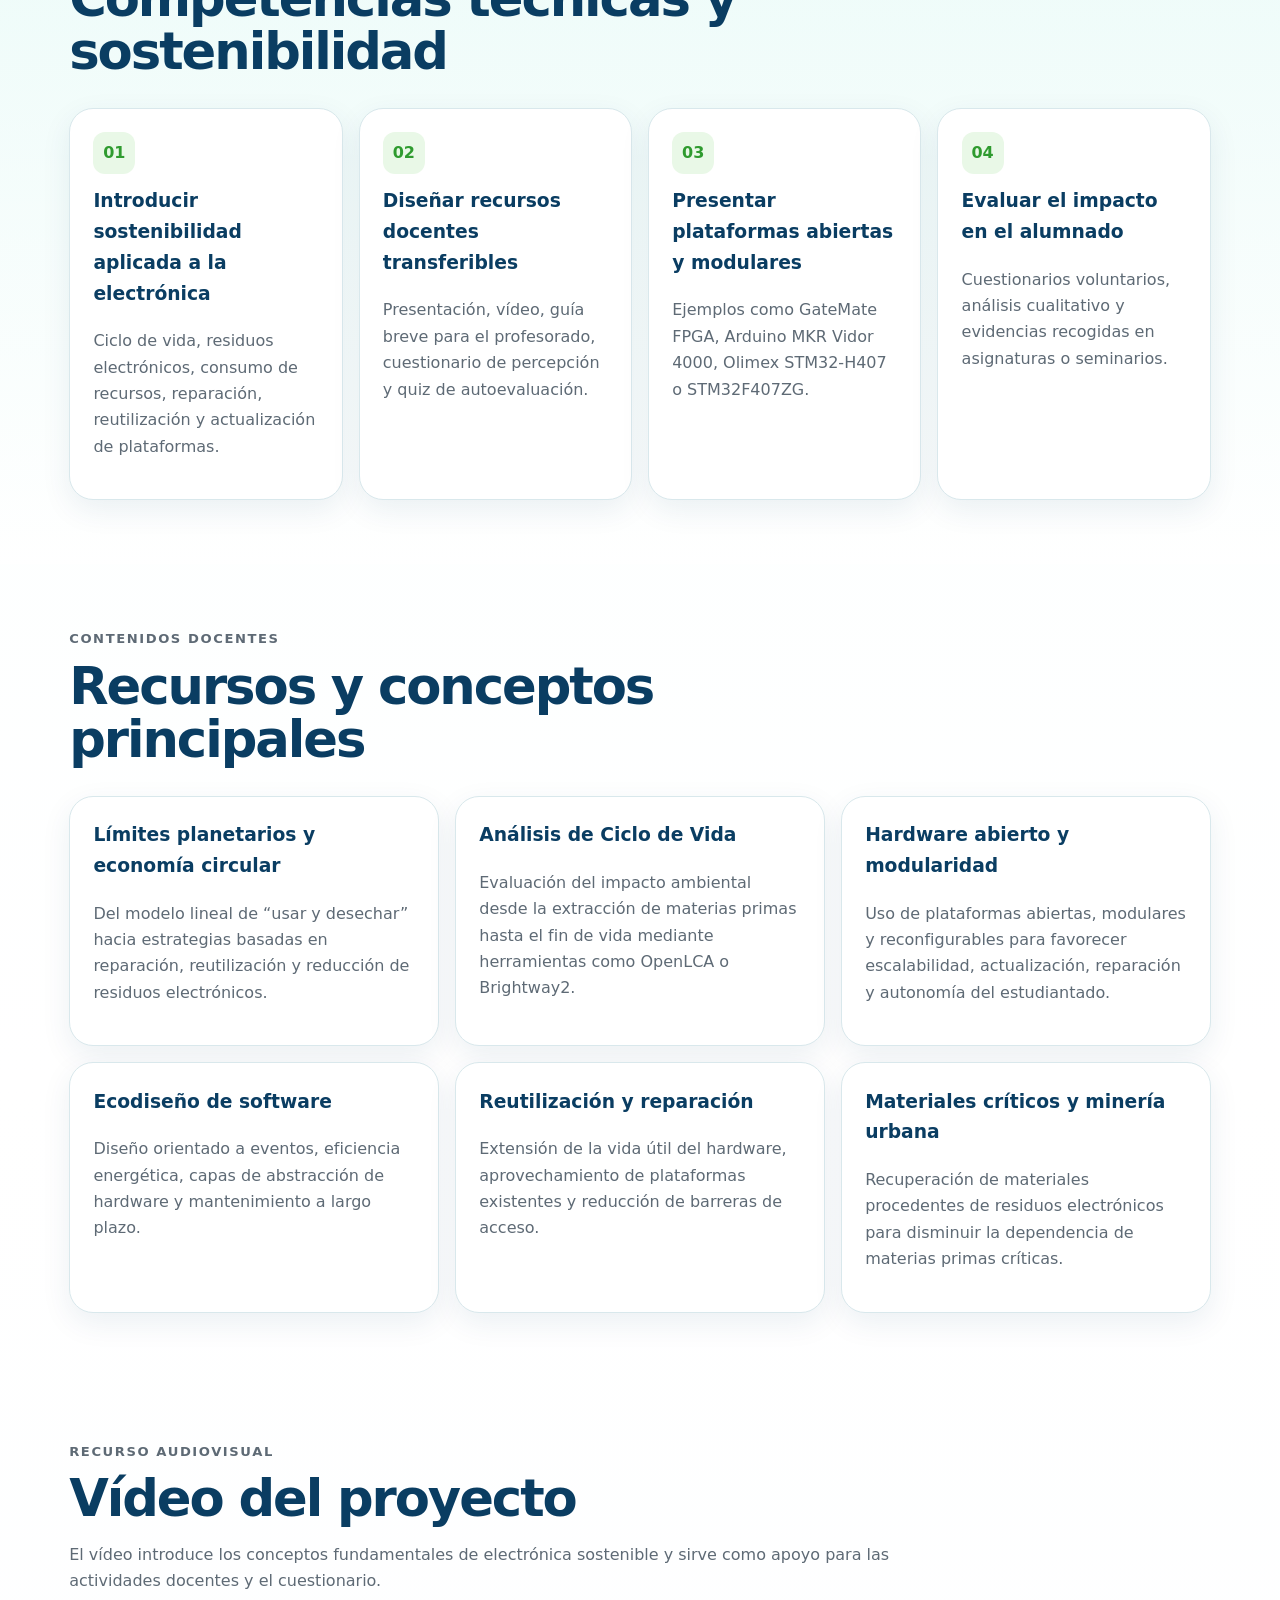
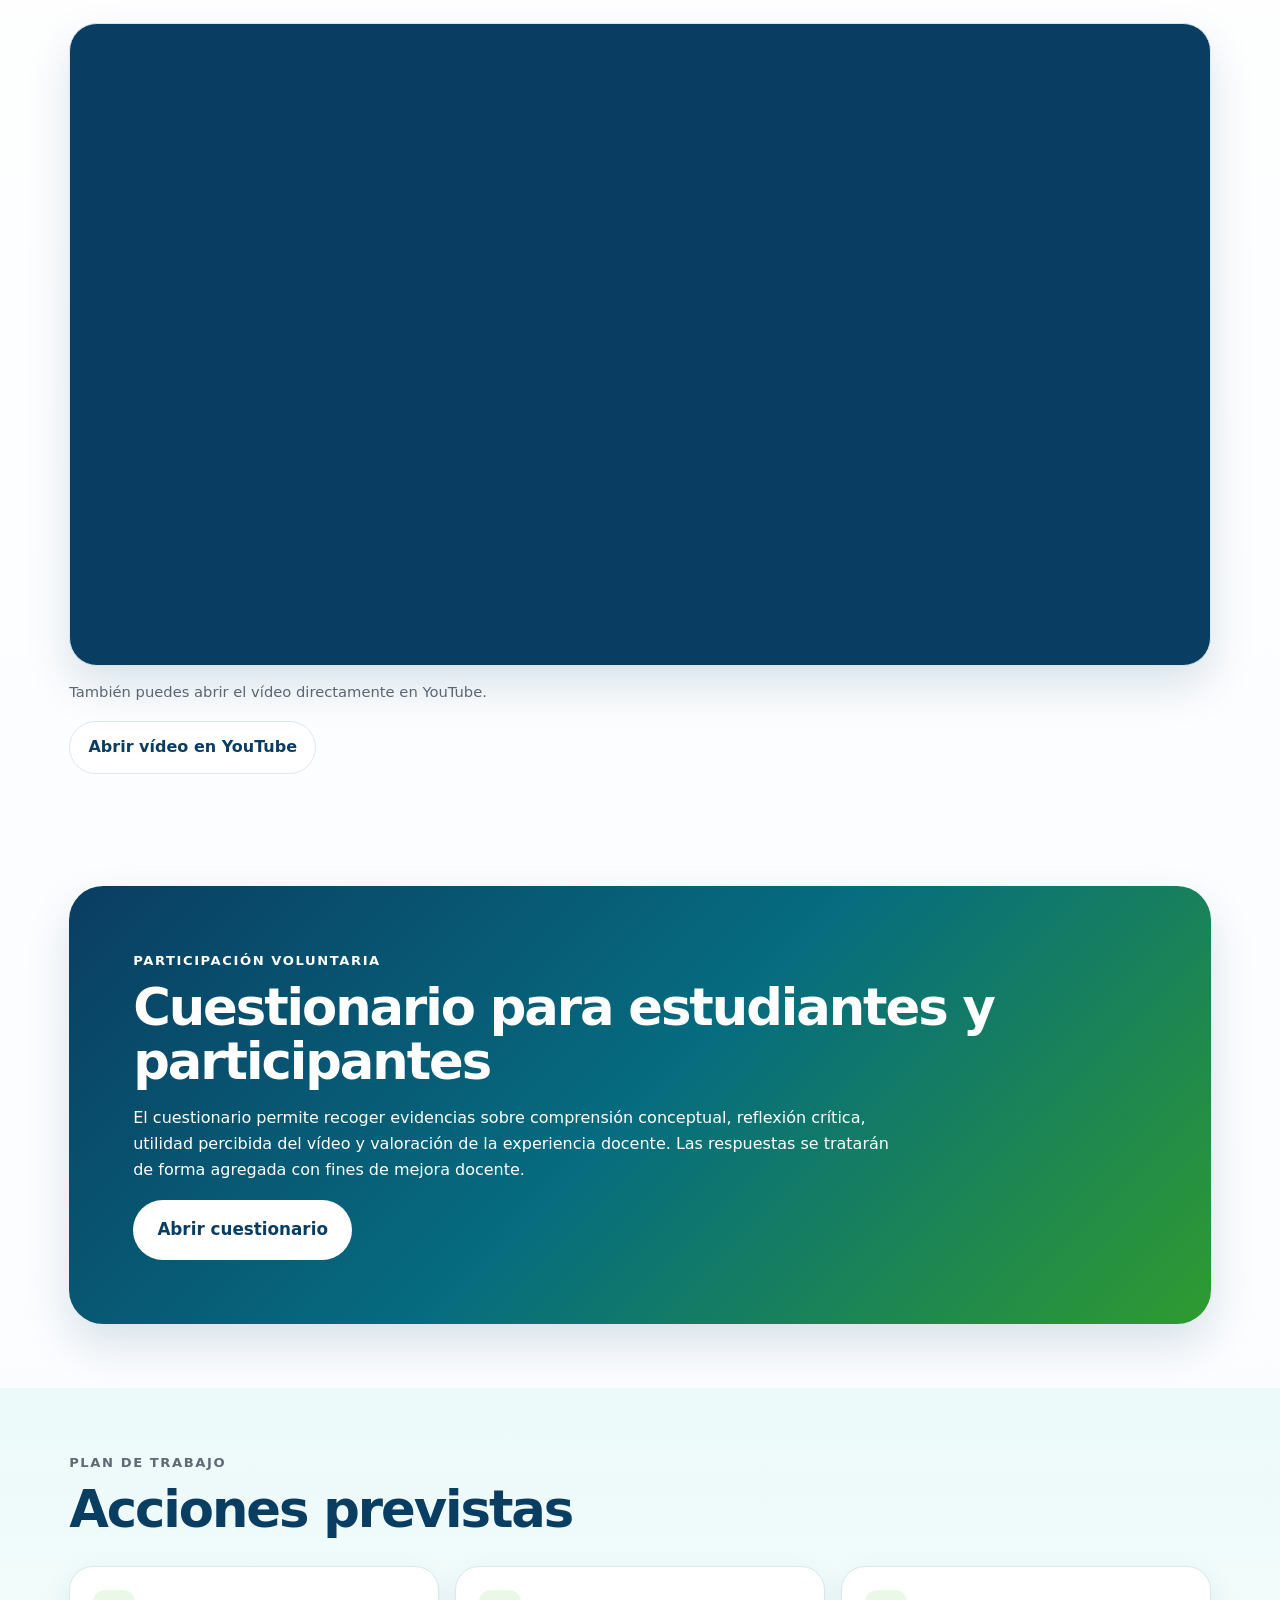
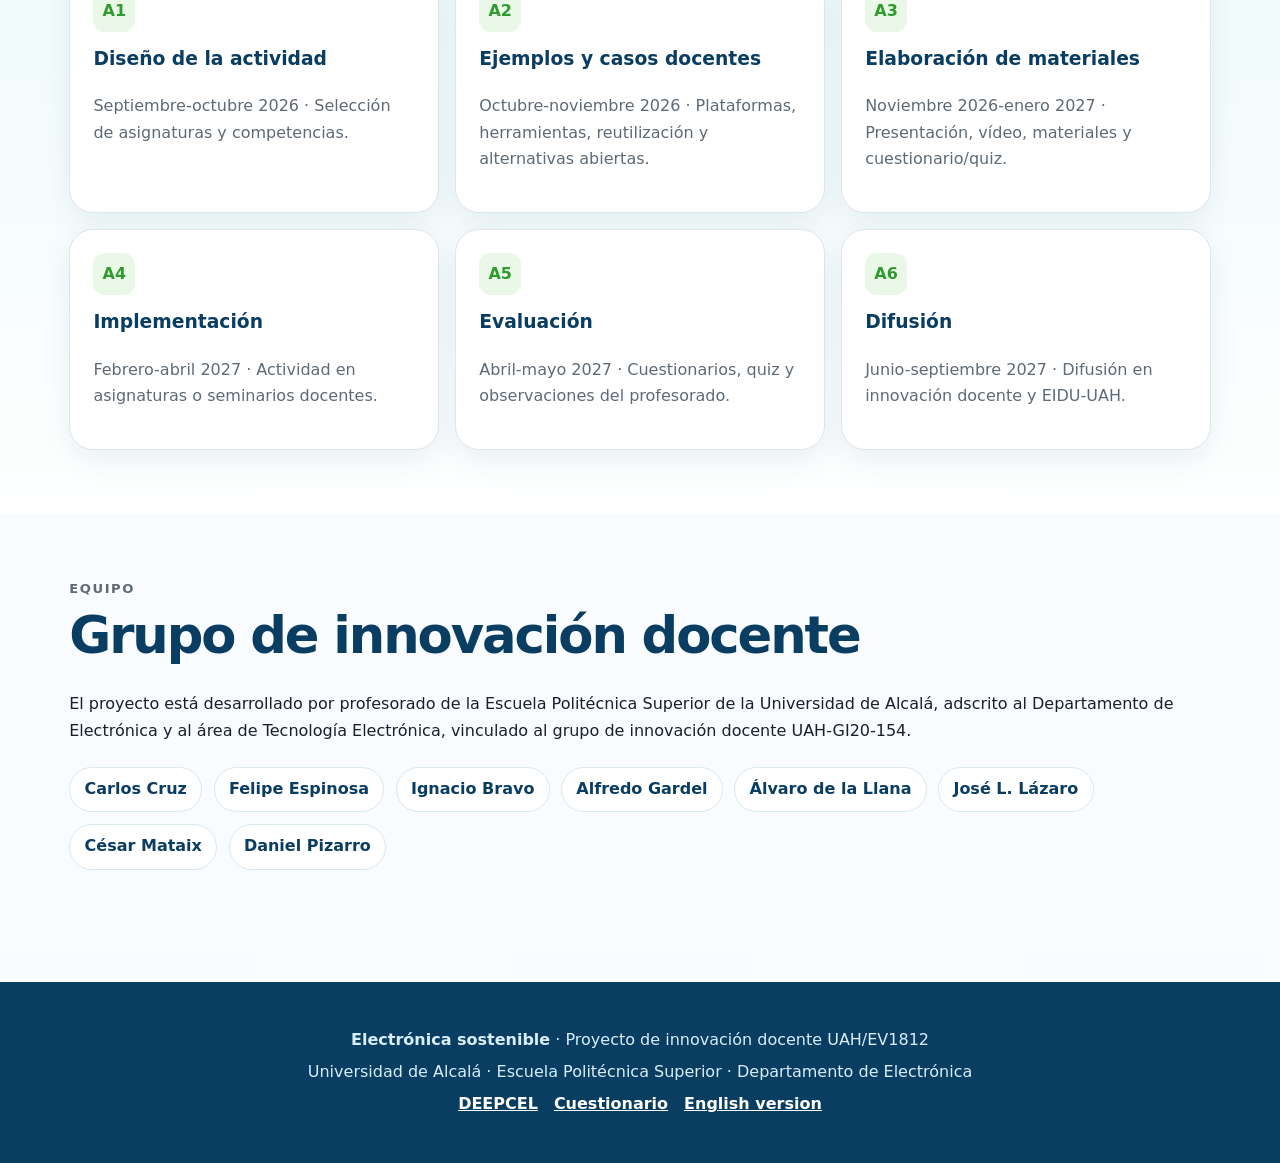
==== commit e0067c53: "Update index.html" ====
--- a/index.html
+++ b/index.html
@@ -44,7 +44,6 @@
         <div class="hero-actions" aria-label="Acciones principales">
           <a class="button primary" href="https://forms.cloud.microsoft/Pages/ResponsePage.aspx?id=UsXSzh99MUeqOi8OyWKeJmUz8OkWQOFGtOzalf_WhLFUMTdSUzQ0OTdFRDVIVExIVVpZMkoxTU9JRi4u" target="_blank" rel="noopener">Responder cuestionario</a>
           <a class="button secondary" href="#video">Ver vídeo</a>
-          <a class="button ghost" href="en.html" lang="en">English version</a>
 
         </div>
       </div>
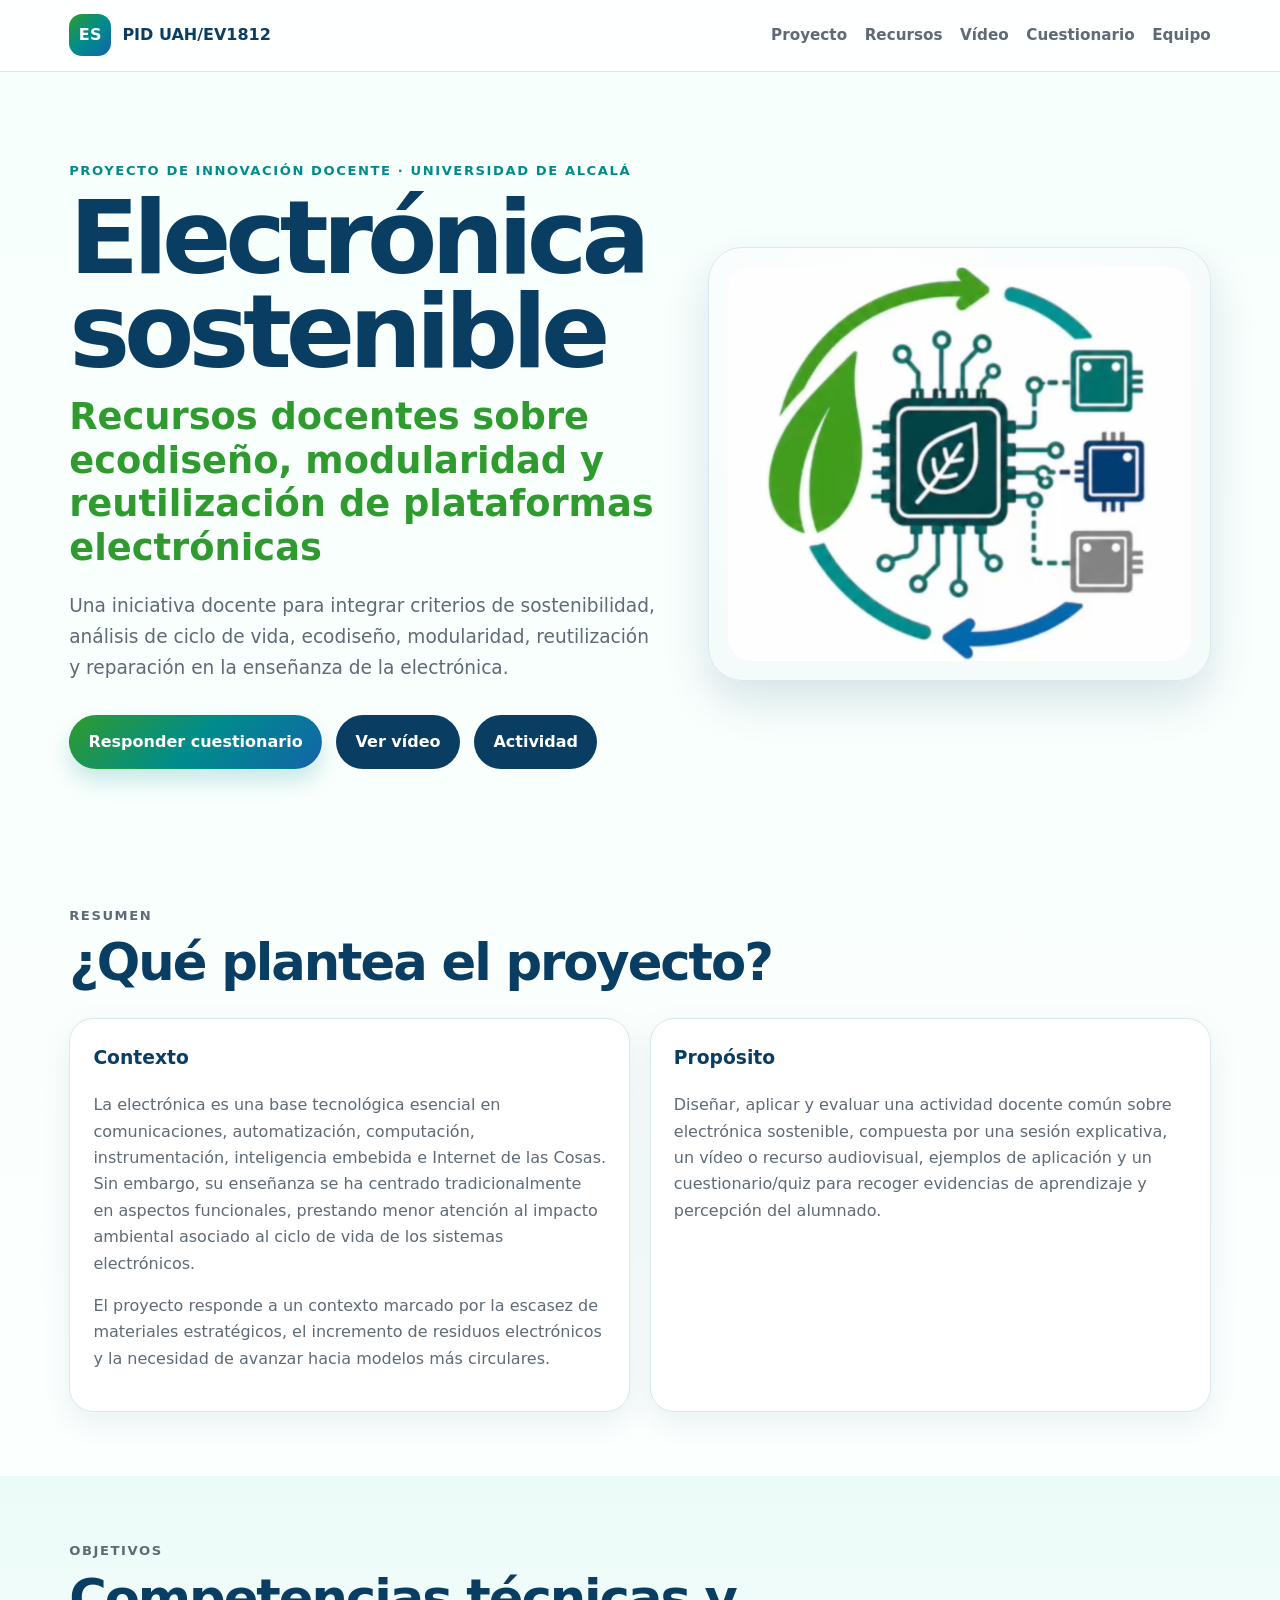
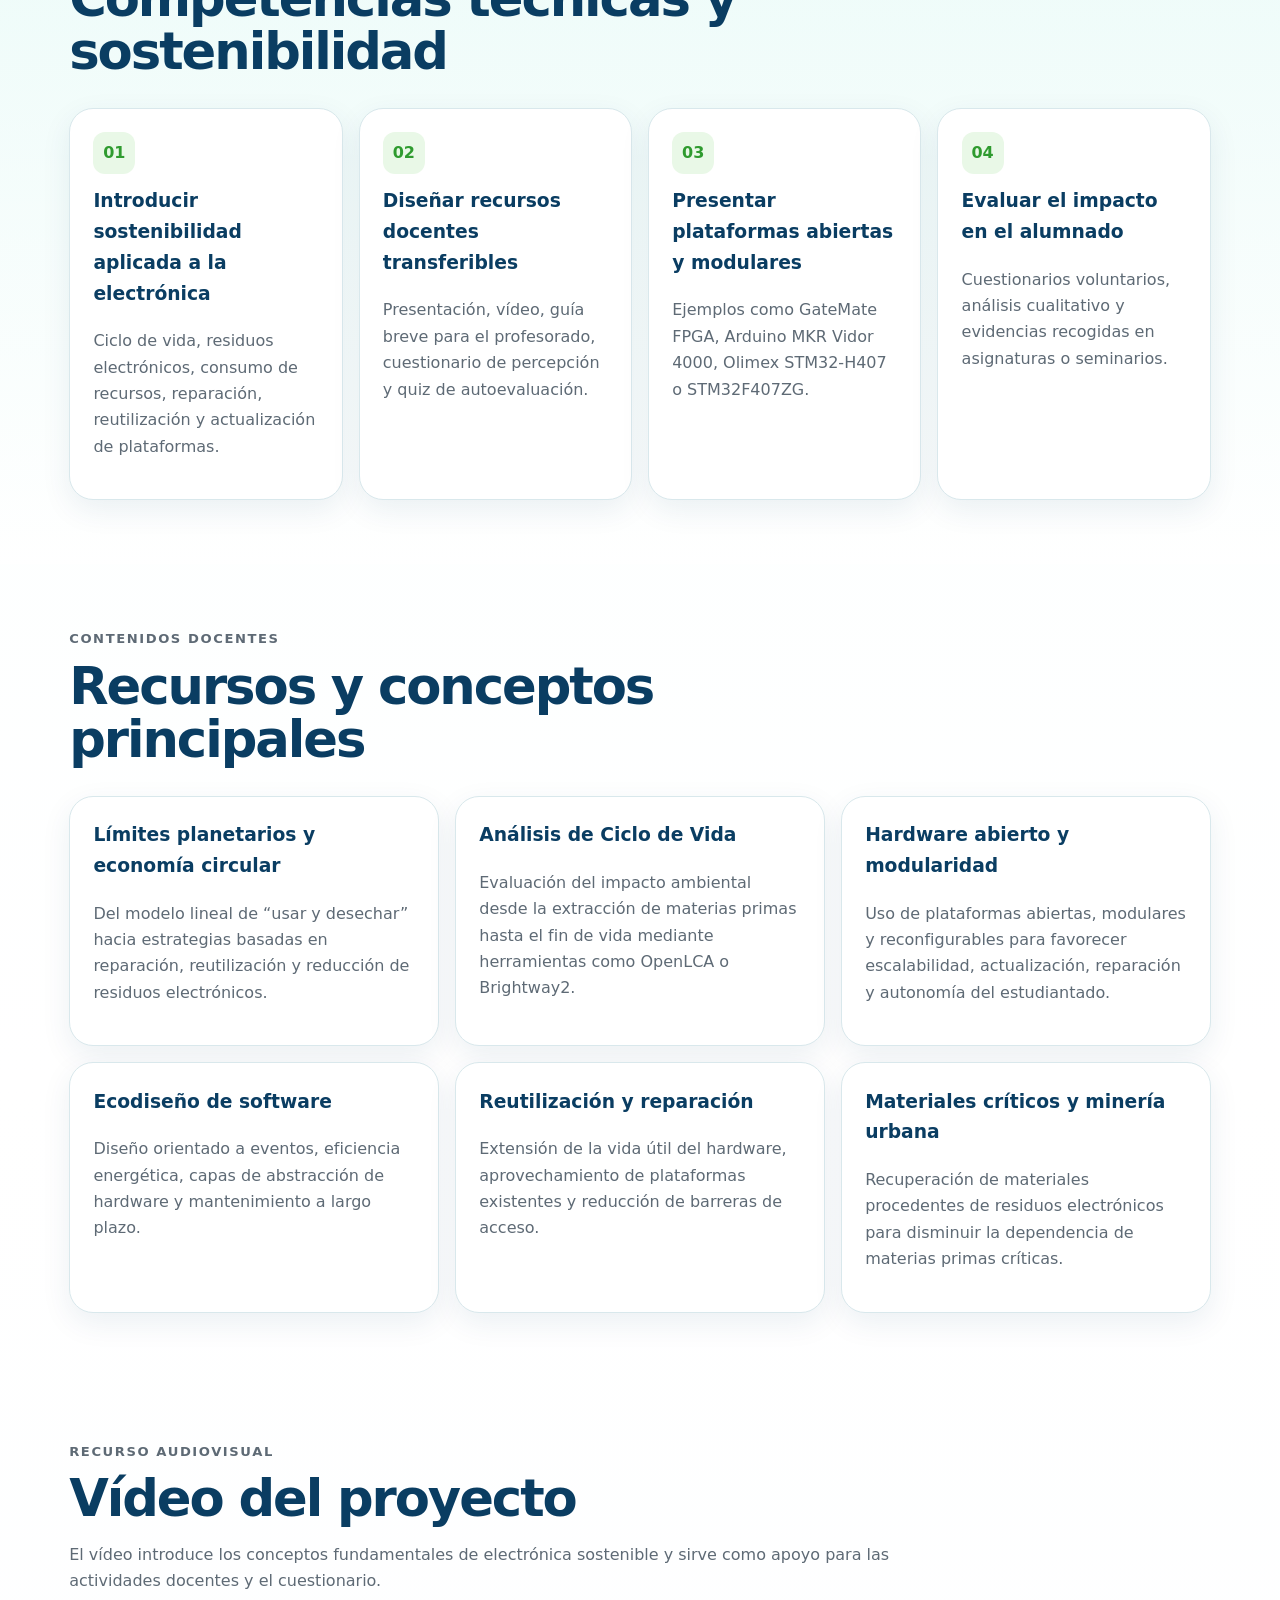
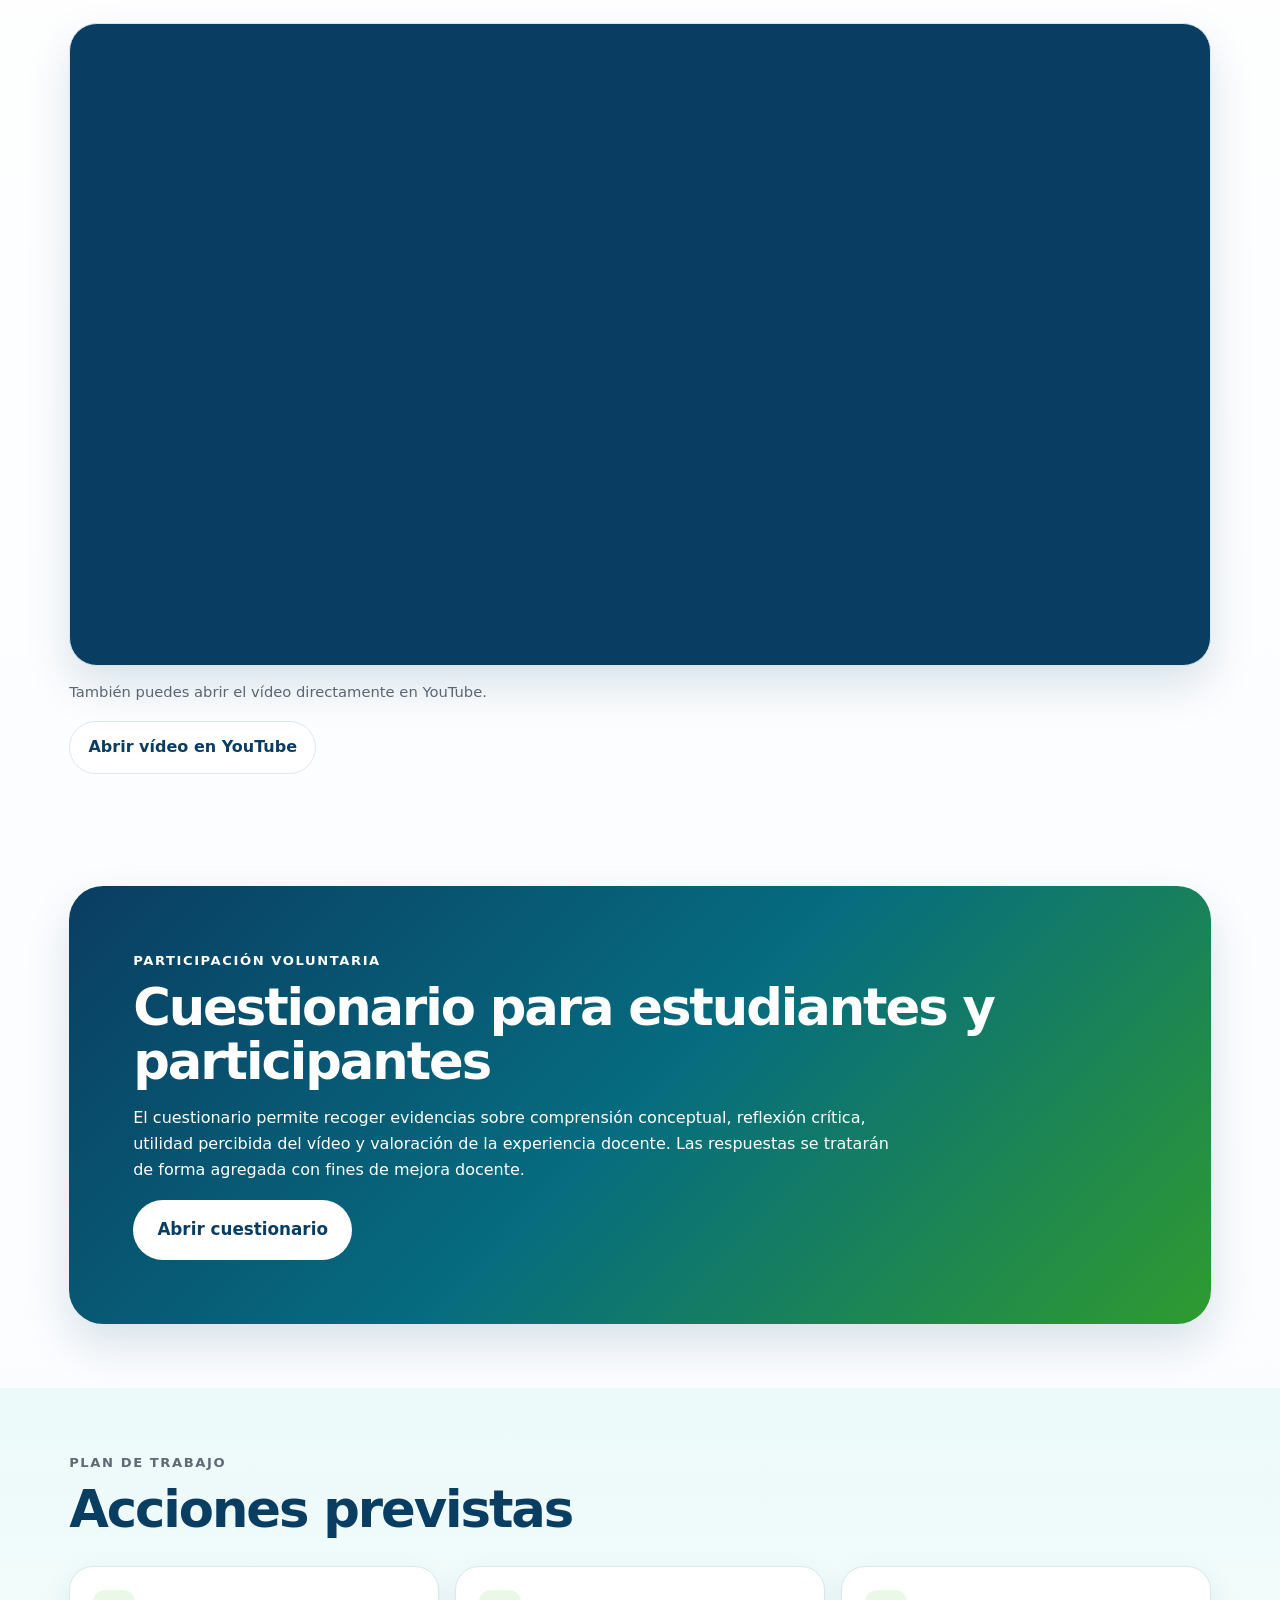
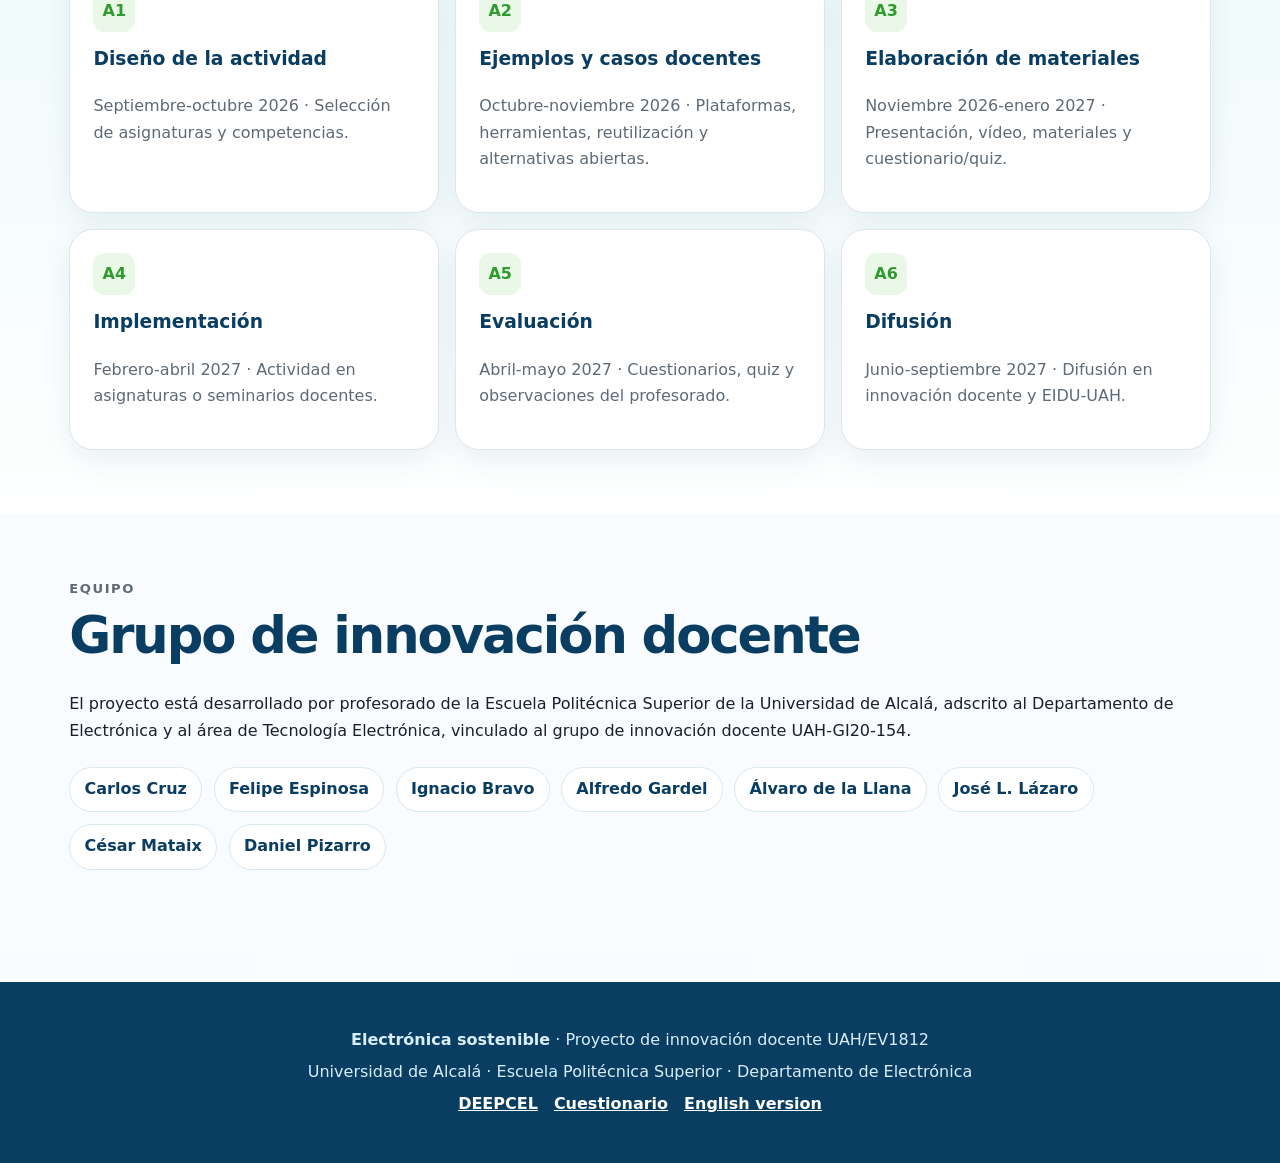
==== commit 4d8900b4: "Update index.html" ====
--- a/index.html
+++ b/index.html
@@ -44,7 +44,7 @@
         <div class="hero-actions" aria-label="Acciones principales">
           <a class="button primary" href="https://forms.cloud.microsoft/Pages/ResponsePage.aspx?id=UsXSzh99MUeqOi8OyWKeJmUz8OkWQOFGtOzalf_WhLFUMTdSUzQ0OTdFRDVIVExIVVpZMkoxTU9JRi4u" target="_blank" rel="noopener">Responder cuestionario</a>
           <a class="button secondary" href="#video">Ver vídeo</a>
-
+          <a class="button secondary" href="https://charlicruz.github.io/Teaching/Electronic%20Technology/PCB_site/index.html">Actividad</a>
         </div>
       </div>
       <div class="hero-card" aria-label="Logo del proyecto">
